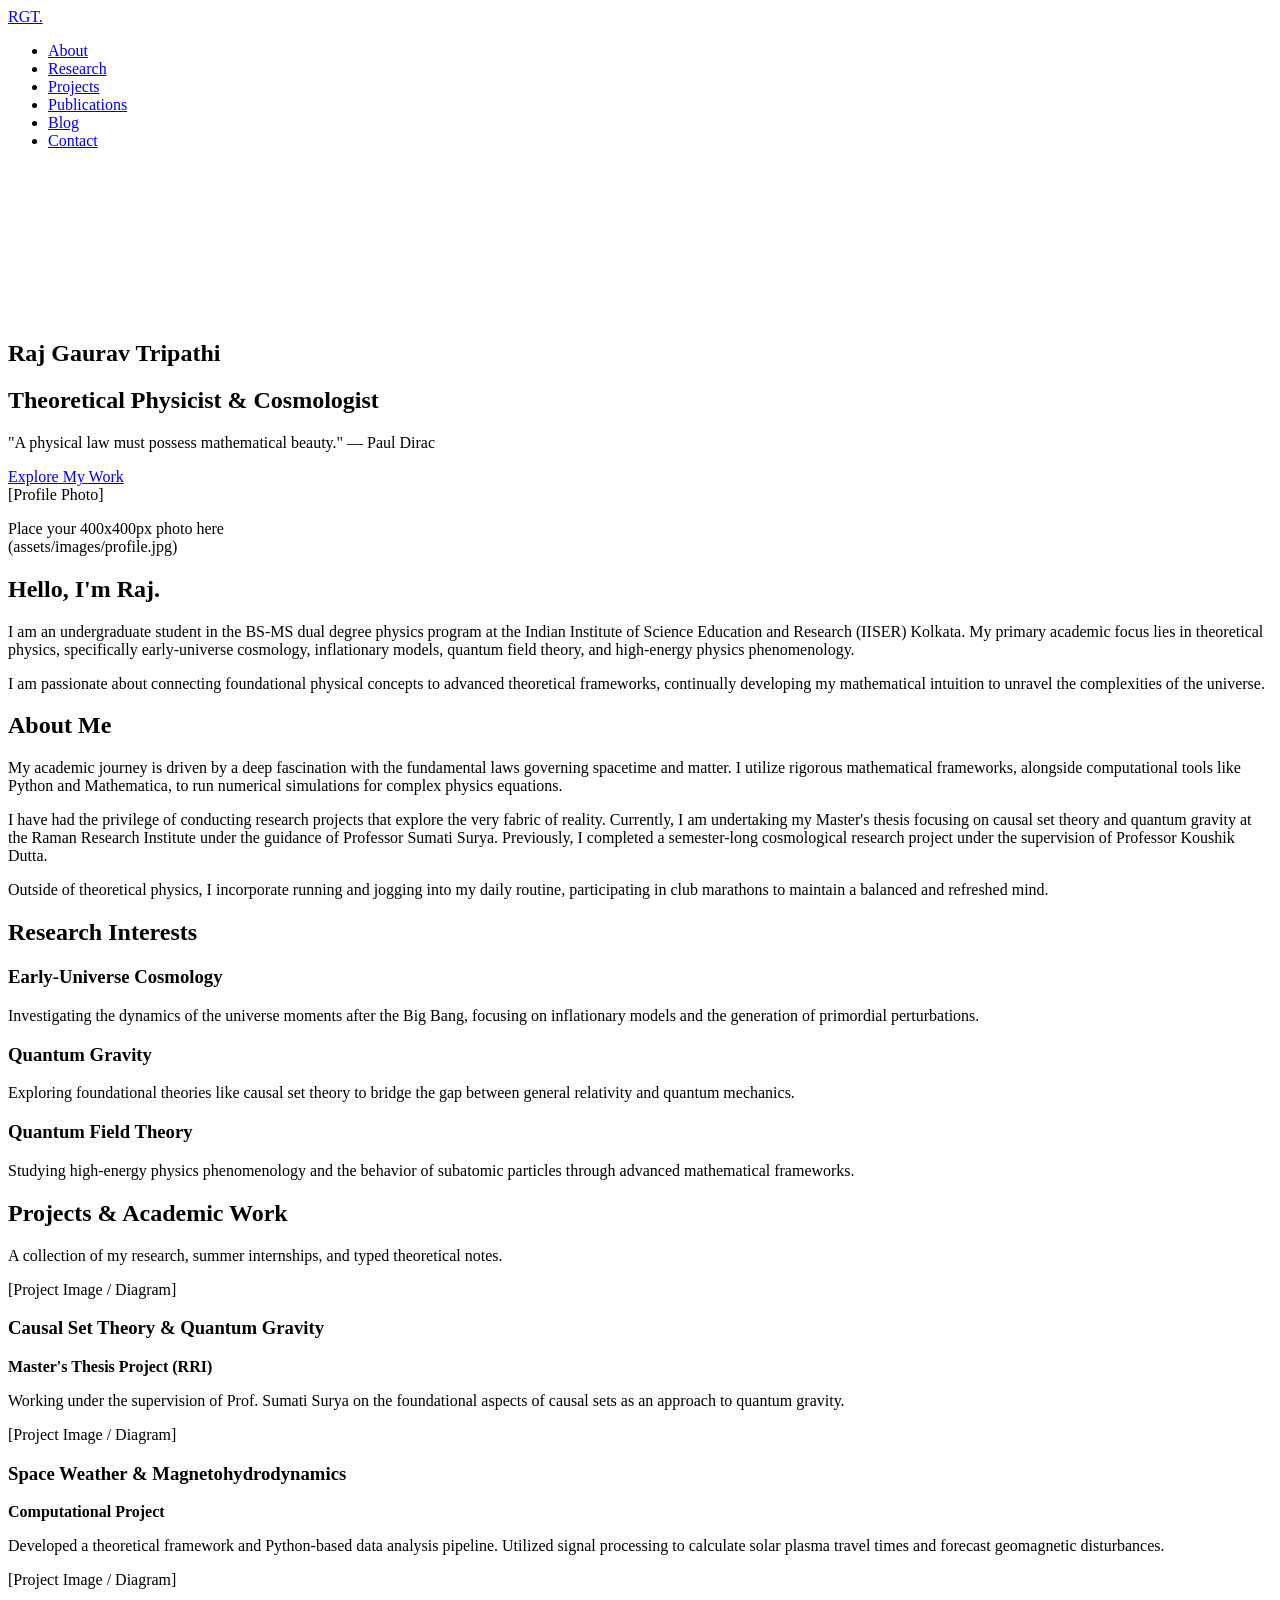
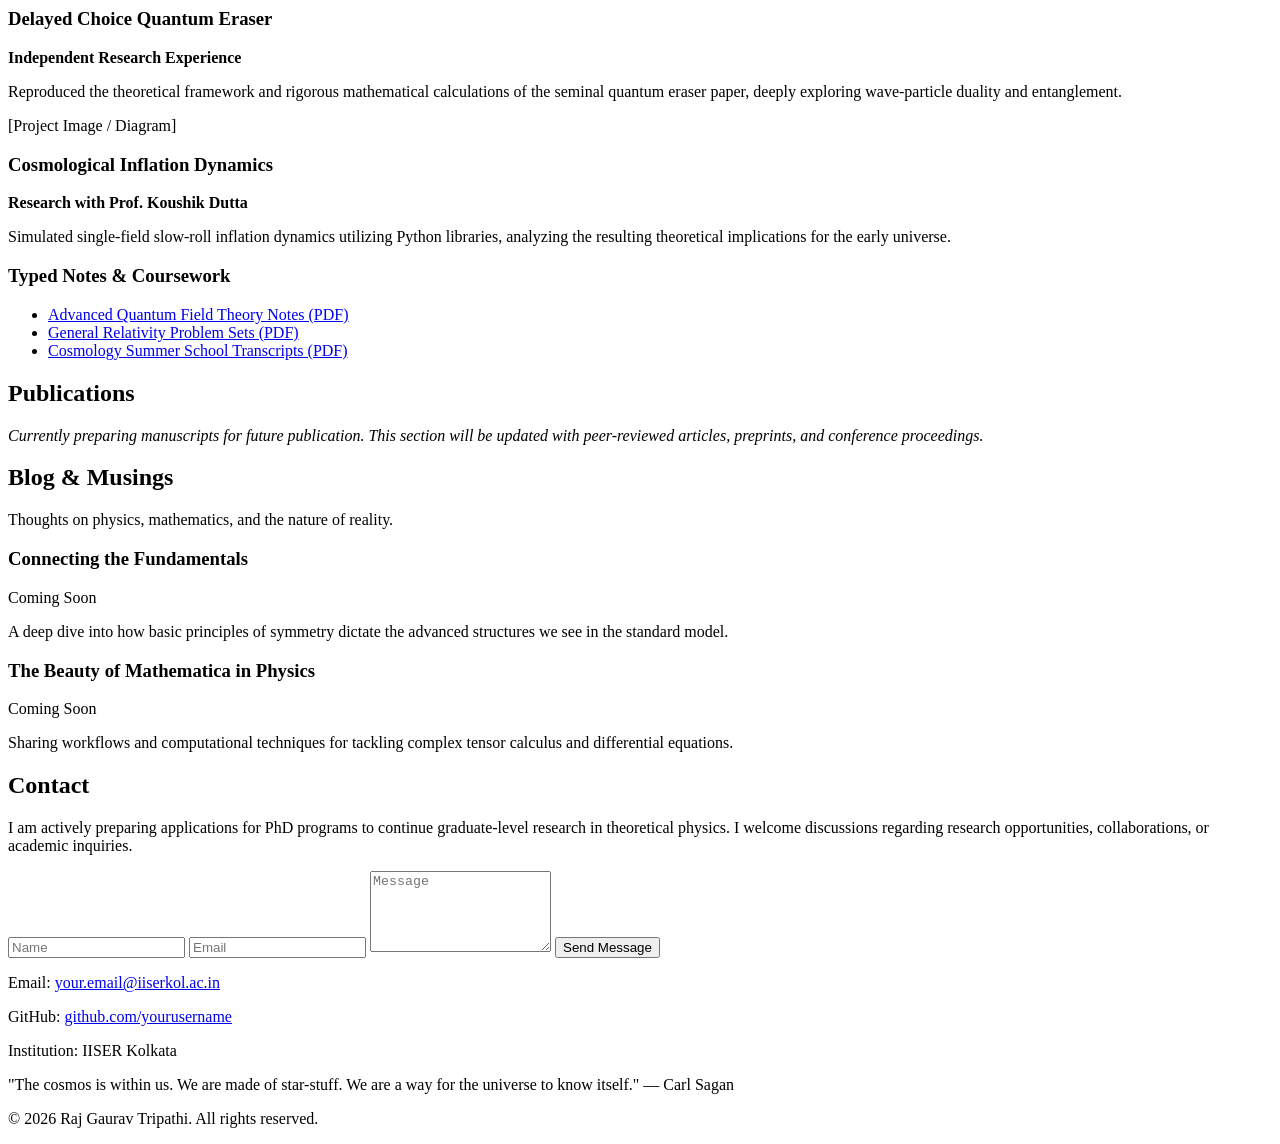
==== index.html @ 5aba6c73 "Add files via upload" ====
<!DOCTYPE html>
<html lang="en">
<head>
    <meta charset="UTF-8">
    <meta name="viewport" content="width=device-width, initial-scale=1.0">
    <title>Raj Gaurav Tripathi | Theoretical Physics Portfolio</title>
    <link rel="stylesheet" href="css/style.css">
    <!-- Google Fonts for academic typography -->
    <link href="https://fonts.googleapis.com/css2?family=Merriweather:wght@300;400;700&family=Inter:wght@300;400;600&display=swap" rel="stylesheet">
</head>
<body>

    <!-- Navigation -->
    <header class="header">
        <nav class="navbar">
            <a href="#" class="logo">RGT.</a>
            <ul class="nav-links">
                <li><a href="#about">About</a></li>
                <li><a href="#research">Research</a></li>
                <li><a href="#projects">Projects</a></li>
                <li><a href="#publications">Publications</a></li>
                <li><a href="#blog">Blog</a></li>
                <li><a href="#contact">Contact</a></li>
            </ul>
            <div class="hamburger">
                <span class="bar"></span>
                <span class="bar"></span>
                <span class="bar"></span>
            </div>
        </nav>
    </header>

    <!-- Hero Section -->
    <section id="hero" class="hero">
        <canvas id="cosmic-canvas"></canvas>
        <div class="hero-content">
            <h1>Raj Gaurav Tripathi</h1>
            <h2>Theoretical Physicist & Cosmologist</h2>
            <p>"A physical law must possess mathematical beauty." — Paul Dirac</p>
            <a href="#intro" class="btn">Explore My Work</a>
        </div>
    </section>

    <!-- Introduction & Photo -->
    <section id="intro" class="section light-bg">
        <div class="container intro-container">
            <div class="intro-photo">
                <!-- Placeholder for Profile Photo -->
                <div class="photo-placeholder">
                    <span>[Profile Photo]</span>
                    <p>Place your 400x400px photo here<br>(assets/images/profile.jpg)</p>
                </div>
            </div>
            <div class="intro-text">
                <h2>Hello, I'm Raj.</h2>
                <p>I am an undergraduate student in the BS-MS dual degree physics program at the Indian Institute of Science Education and Research (IISER) Kolkata. My primary academic focus lies in theoretical physics, specifically early-universe cosmology, inflationary models, quantum field theory, and high-energy physics phenomenology.</p>
                <p>I am passionate about connecting foundational physical concepts to advanced theoretical frameworks, continually developing my mathematical intuition to unravel the complexities of the universe.</p>
            </div>
        </div>
    </section>

    <!-- About -->
    <section id="about" class="section">
        <div class="container">
            <h2 class="section-title">About Me</h2>
            <p>My academic journey is driven by a deep fascination with the fundamental laws governing spacetime and matter. I utilize rigorous mathematical frameworks, alongside computational tools like Python and Mathematica, to run numerical simulations for complex physics equations.</p>
            <p>I have had the privilege of conducting research projects that explore the very fabric of reality. Currently, I am undertaking my Master's thesis focusing on causal set theory and quantum gravity at the Raman Research Institute under the guidance of Professor Sumati Surya. Previously, I completed a semester-long cosmological research project under the supervision of Professor Koushik Dutta.</p>
            <p>Outside of theoretical physics, I incorporate running and jogging into my daily routine, participating in club marathons to maintain a balanced and refreshed mind.</p>
        </div>
    </section>

    <!-- Research -->
    <section id="research" class="section light-bg">
        <div class="container">
            <h2 class="section-title">Research Interests</h2>
            <div class="grid-layout">
                <div class="card">
                    <h3>Early-Universe Cosmology</h3>
                    <p>Investigating the dynamics of the universe moments after the Big Bang, focusing on inflationary models and the generation of primordial perturbations.</p>
                </div>
                <div class="card">
                    <h3>Quantum Gravity</h3>
                    <p>Exploring foundational theories like causal set theory to bridge the gap between general relativity and quantum mechanics.</p>
                </div>
                <div class="card">
                    <h3>Quantum Field Theory</h3>
                    <p>Studying high-energy physics phenomenology and the behavior of subatomic particles through advanced mathematical frameworks.</p>
                </div>
            </div>
        </div>
    </section>

    <!-- Projects -->
    <section id="projects" class="section">
        <div class="container">
            <h2 class="section-title">Projects & Academic Work</h2>
            <p class="section-subtitle">A collection of my research, summer internships, and typed theoretical notes.</p>
            
            <div class="grid-layout">
                <!-- Project 1 -->
                <div class="card project-card">
                    <div class="project-img-placeholder">[Project Image / Diagram]</div>
                    <h3>Causal Set Theory & Quantum Gravity</h3>
                    <p><strong>Master's Thesis Project (RRI)</strong></p>
                    <p>Working under the supervision of Prof. Sumati Surya on the foundational aspects of causal sets as an approach to quantum gravity.</p>
                </div>
                
                <!-- Project 2 -->
                <div class="card project-card">
                    <div class="project-img-placeholder">[Project Image / Diagram]</div>
                    <h3>Space Weather & Magnetohydrodynamics</h3>
                    <p><strong>Computational Project</strong></p>
                    <p>Developed a theoretical framework and Python-based data analysis pipeline. Utilized signal processing to calculate solar plasma travel times and forecast geomagnetic disturbances.</p>
                </div>

                <!-- Project 3 -->
                <div class="card project-card">
                    <div class="project-img-placeholder">[Project Image / Diagram]</div>
                    <h3>Delayed Choice Quantum Eraser</h3>
                    <p><strong>Independent Research Experience</strong></p>
                    <p>Reproduced the theoretical framework and rigorous mathematical calculations of the seminal quantum eraser paper, deeply exploring wave-particle duality and entanglement.</p>
                </div>

                <!-- Project 4 -->
                <div class="card project-card">
                    <div class="project-img-placeholder">[Project Image / Diagram]</div>
                    <h3>Cosmological Inflation Dynamics</h3>
                    <p><strong>Research with Prof. Koushik Dutta</strong></p>
                    <p>Simulated single-field slow-roll inflation dynamics utilizing Python libraries, analyzing the resulting theoretical implications for the early universe.</p>
                </div>
            </div>

            <!-- Notes Section -->
            <div class="notes-section">
                <h3>Typed Notes & Coursework</h3>
                <ul class="notes-list">
                    <li><a href="#">Advanced Quantum Field Theory Notes (PDF)</a></li>
                    <li><a href="#">General Relativity Problem Sets (PDF)</a></li>
                    <li><a href="#">Cosmology Summer School Transcripts (PDF)</a></li>
                </ul>
            </div>
        </div>
    </section>

    <!-- Publications -->
    <section id="publications" class="section light-bg">
        <div class="container">
            <h2 class="section-title">Publications</h2>
            <div class="coming-soon">
                <p><em>Currently preparing manuscripts for future publication. This section will be updated with peer-reviewed articles, preprints, and conference proceedings.</em></p>
            </div>
        </div>
    </section>

    <!-- Blog -->
    <section id="blog" class="section">
        <div class="container">
            <h2 class="section-title">Blog & Musings</h2>
            <p class="section-subtitle">Thoughts on physics, mathematics, and the nature of reality.</p>
            <div class="grid-layout">
                <div class="card">
                    <h3>Connecting the Fundamentals</h3>
                    <p class="date">Coming Soon</p>
                    <p>A deep dive into how basic principles of symmetry dictate the advanced structures we see in the standard model.</p>
                </div>
                <div class="card">
                    <h3>The Beauty of Mathematica in Physics</h3>
                    <p class="date">Coming Soon</p>
                    <p>Sharing workflows and computational techniques for tackling complex tensor calculus and differential equations.</p>
                </div>
            </div>
        </div>
    </section>

    <!-- Contact -->
    <section id="contact" class="section light-bg">
        <div class="container">
            <h2 class="section-title">Contact</h2>
            <p>I am actively preparing applications for PhD programs to continue graduate-level research in theoretical physics. I welcome discussions regarding research opportunities, collaborations, or academic inquiries.</p>
            
            <form class="contact-form" action="#" method="POST">
                <input type="text" placeholder="Name" required>
                <input type="email" placeholder="Email" required>
                <textarea rows="5" placeholder="Message" required></textarea>
                <button type="submit" class="btn">Send Message</button>
            </form>
            
            <div class="contact-info">
                <p>Email: <a href="mailto:your.email@iiserkol.ac.in">your.email@iiserkol.ac.in</a></p>
                <p>GitHub: <a href="#">github.com/yourusername</a></p>
                <p>Institution: IISER Kolkata</p>
            </div>
        </div>
    </section>

    <!-- Footer -->
    <footer class="footer">
        <div class="container">
            <p>"The cosmos is within us. We are made of star-stuff. We are a way for the universe to know itself." — Carl Sagan</p>
            <p>&copy; 2026 Raj Gaurav Tripathi. All rights reserved.</p>
        </div>
    </footer>

    <script src="js/main.js"></script>
</body>
</html>
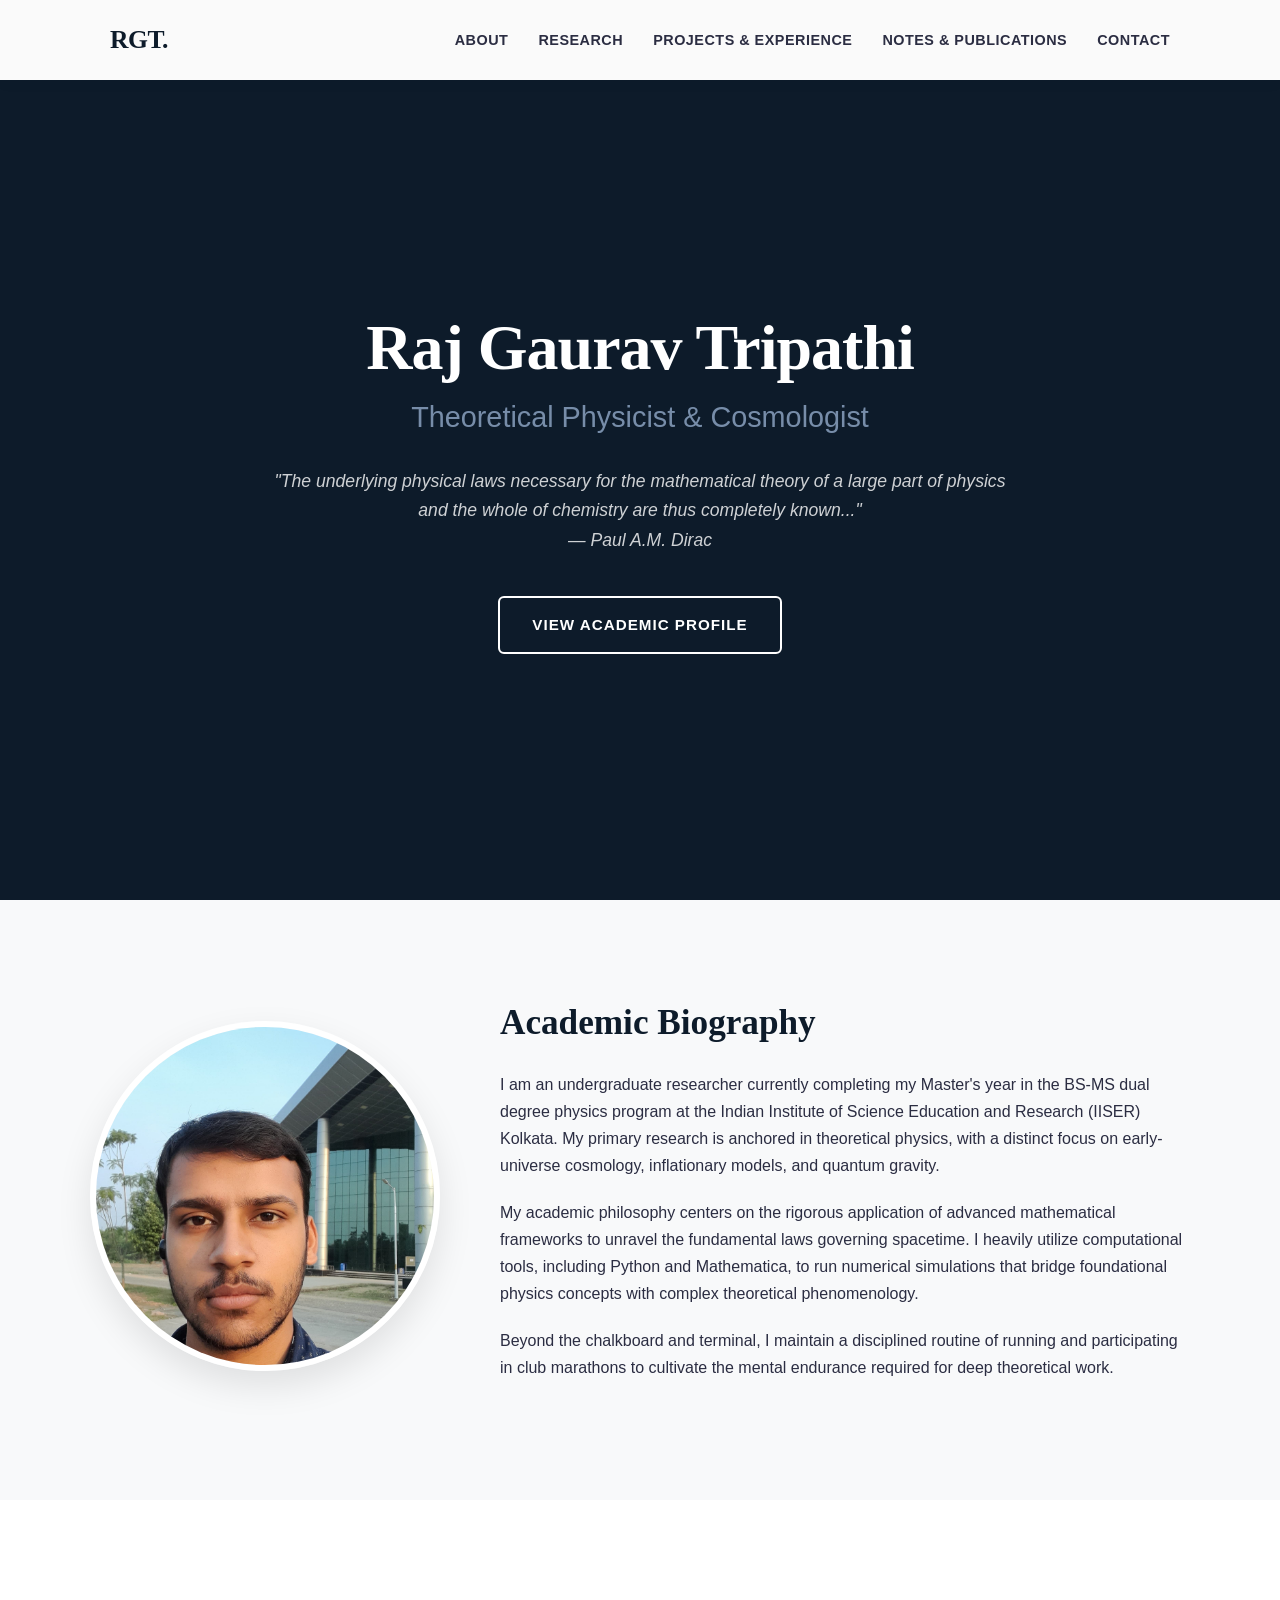
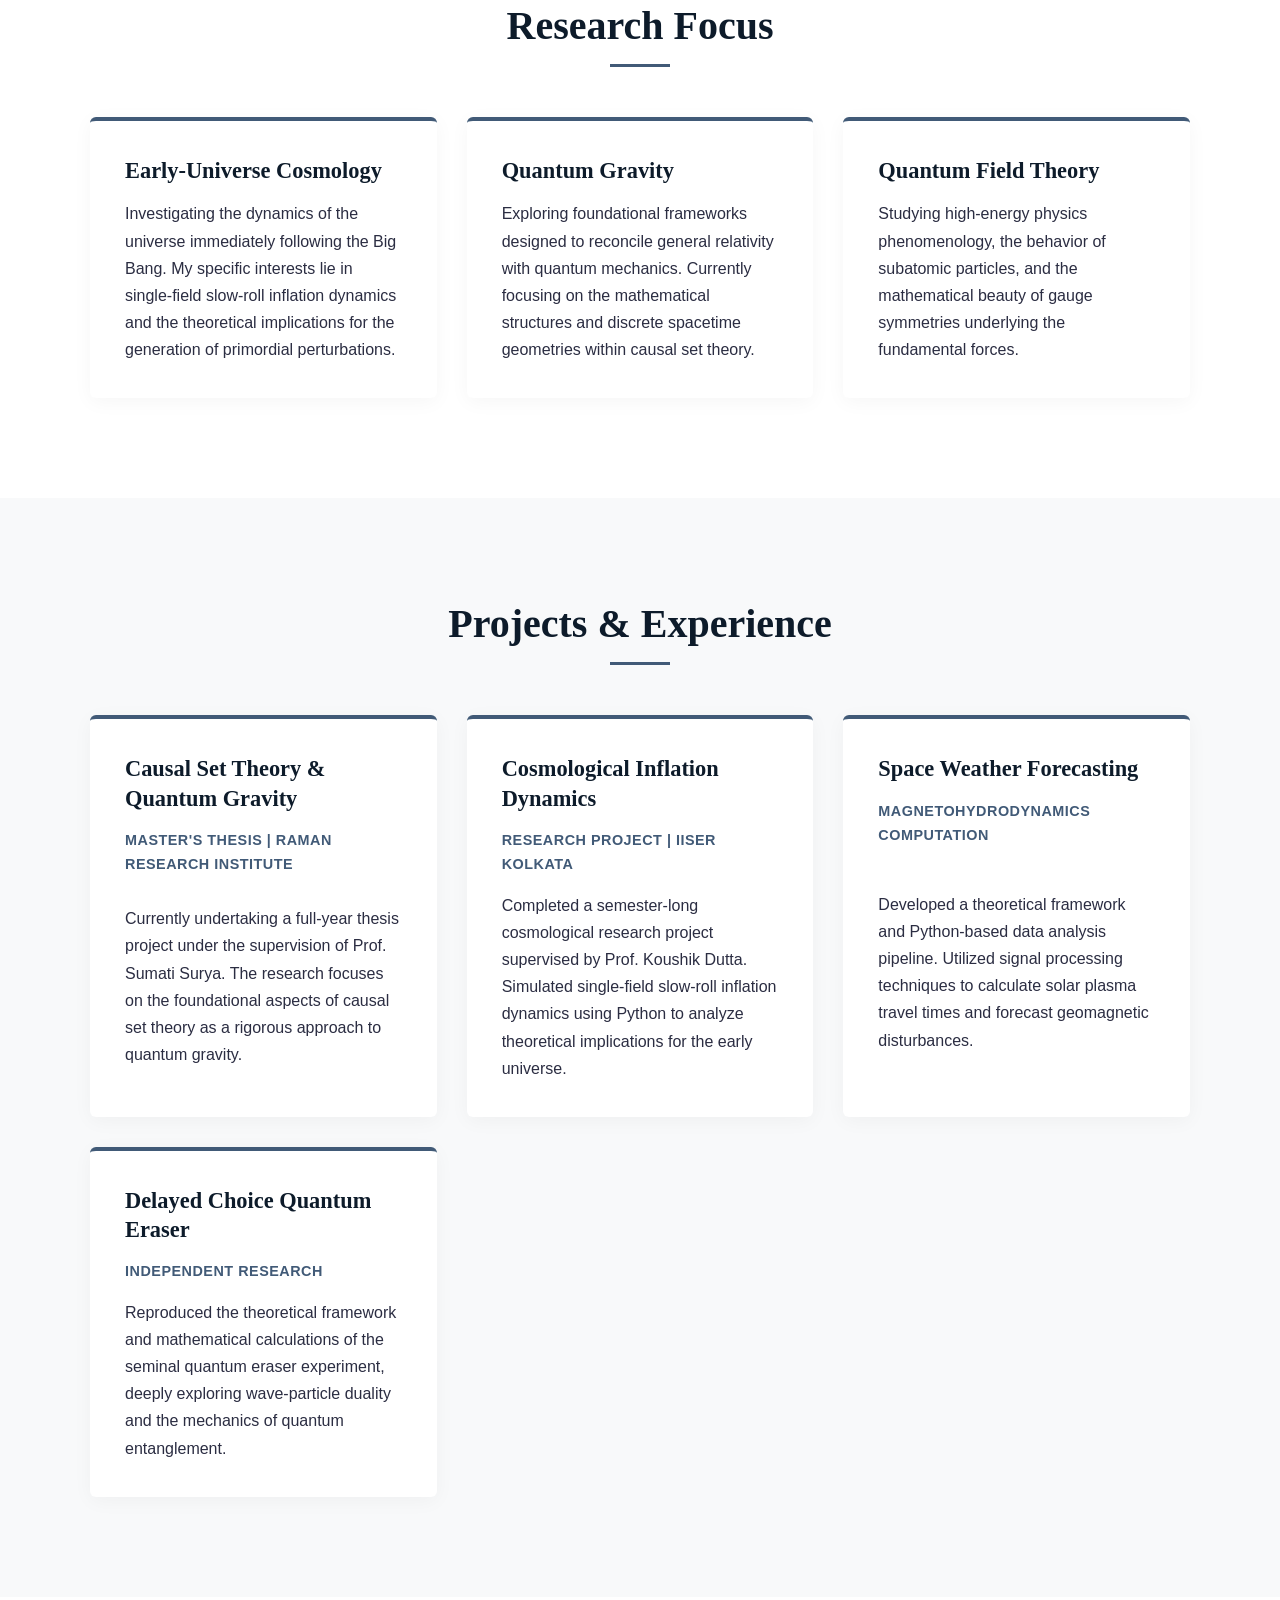
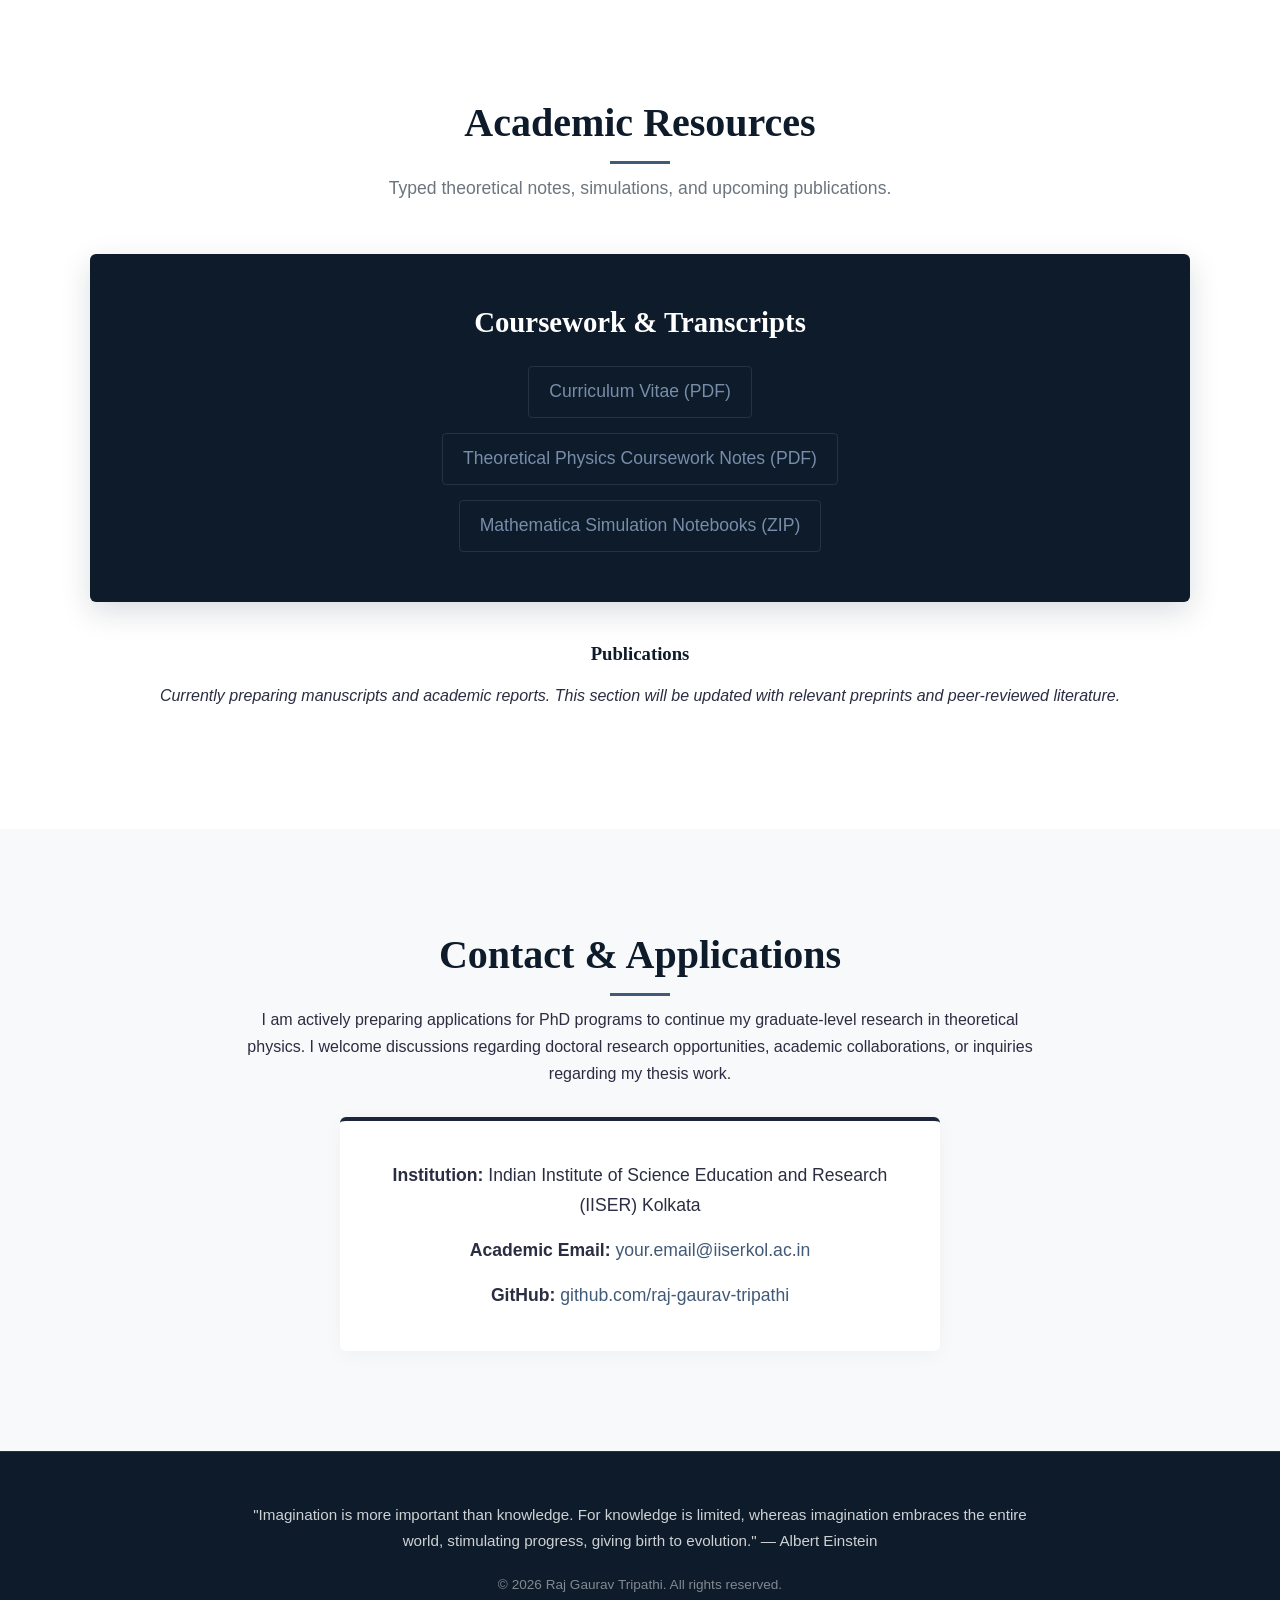
==== commit a8339bca: "Rename gemini-code-1784602385845.html to index.html" ====
--- a/index.html
+++ b/index.html
@@ -3,26 +3,30 @@
 <head>
     <meta charset="UTF-8">
     <meta name="viewport" content="width=device-width, initial-scale=1.0">
-    <title>Raj Gaurav Tripathi | Theoretical Physics Portfolio</title>
-    <link rel="stylesheet" href="css/style.css">
-    <!-- Google Fonts for academic typography -->
+    <!-- SEO meta tags to ensure your name ranks well when professors search for you -->
+    <meta name="description" content="Academic portfolio of Raj Gaurav Tripathi, researcher in theoretical physics, early-universe cosmology, and quantum gravity.">
+    <title>Raj Gaurav Tripathi | Theoretical Physics & Cosmology</title>
+    
+    <!-- Flat file path targeting the style.css in your root GitHub directory -->
+    <link rel="stylesheet" href="style.css">
+    
+    <!-- Academic Typography: Merriweather for rigorous text, Inter for clean UI -->
     <link href="https://fonts.googleapis.com/css2?family=Merriweather:wght@300;400;700&family=Inter:wght@300;400;600&display=swap" rel="stylesheet">
 </head>
 <body>
 
-    <!-- Navigation -->
-    <header class="header">
-        <nav class="navbar">
-            <a href="#" class="logo">RGT.</a>
+    <!-- Primary Navigation -->
+    <header class="header" role="banner">
+        <nav class="navbar" aria-label="Main Navigation">
+            <a href="#hero" class="logo">RGT.</a>
             <ul class="nav-links">
                 <li><a href="#about">About</a></li>
                 <li><a href="#research">Research</a></li>
-                <li><a href="#projects">Projects</a></li>
-                <li><a href="#publications">Publications</a></li>
-                <li><a href="#blog">Blog</a></li>
+                <li><a href="#projects">Projects & Experience</a></li>
+                <li><a href="#resources">Notes & Publications</a></li>
                 <li><a href="#contact">Contact</a></li>
             </ul>
-            <div class="hamburger">
+            <div class="hamburger" aria-label="Toggle Navigation">
                 <span class="bar"></span>
                 <span class="bar"></span>
                 <span class="bar"></span>
@@ -31,176 +35,143 @@
     </header>
 
     <!-- Hero Section -->
-    <section id="hero" class="hero">
-        <canvas id="cosmic-canvas"></canvas>
-        <div class="hero-content">
-            <h1>Raj Gaurav Tripathi</h1>
-            <h2>Theoretical Physicist & Cosmologist</h2>
-            <p>"A physical law must possess mathematical beauty." — Paul Dirac</p>
-            <a href="#intro" class="btn">Explore My Work</a>
-        </div>
-    </section>
+    <main>
+        <section id="hero" class="hero">
+            <!-- Canvas ID for the background animation we will add in the JS step -->
+            <canvas id="cosmic-canvas"></canvas>
+            <div class="hero-content">
+                <h1>Raj Gaurav Tripathi</h1>
+                <h2>Theoretical Physicist & Cosmologist</h2>
+                <blockquote>
+                    "The underlying physical laws necessary for the mathematical theory of a large part of physics and the whole of chemistry are thus completely known..." <br>— Paul A.M. Dirac
+                </blockquote>
+                <a href="#about" class="btn">View Academic Profile</a>
+            </div>
+        </section>
 
-    <!-- Introduction & Photo -->
-    <section id="intro" class="section light-bg">
-        <div class="container intro-container">
-            <div class="intro-photo">
-                <!-- Placeholder for Profile Photo -->
-                <div class="photo-placeholder">
-                    <span>[Profile Photo]</span>
-                    <p>Place your 400x400px photo here<br>(assets/images/profile.jpg)</p>
+        <!-- Academic Biography -->
+        <section id="about" class="section light-bg">
+            <div class="container intro-container">
+                <div class="intro-photo">
+                    <!-- Flat file path targeting your uploaded image -->
+                    <img src="profile.jpg" alt="Raj Gaurav Tripathi Profile" class="profile-image" onerror="this.style.display='none'; this.nextElementSibling.style.display='flex';">
+                    <div class="photo-placeholder" style="display:none;">
+                        <span>Upload profile.jpg</span>
+                    </div>
+                </div>
+                <div class="intro-text">
+                    <h2>Academic Biography</h2>
+                    <p>I am an undergraduate researcher currently completing my Master's year in the BS-MS dual degree physics program at the Indian Institute of Science Education and Research (IISER) Kolkata. My primary research is anchored in theoretical physics, with a distinct focus on early-universe cosmology, inflationary models, and quantum gravity.</p>
+                    <p>My academic philosophy centers on the rigorous application of advanced mathematical frameworks to unravel the fundamental laws governing spacetime. I heavily utilize computational tools, including Python and Mathematica, to run numerical simulations that bridge foundational physics concepts with complex theoretical phenomenology.</p>
+                    <p>Beyond the chalkboard and terminal, I maintain a disciplined routine of running and participating in club marathons to cultivate the mental endurance required for deep theoretical work.</p>
                 </div>
             </div>
-            <div class="intro-text">
-                <h2>Hello, I'm Raj.</h2>
-                <p>I am an undergraduate student in the BS-MS dual degree physics program at the Indian Institute of Science Education and Research (IISER) Kolkata. My primary academic focus lies in theoretical physics, specifically early-universe cosmology, inflationary models, quantum field theory, and high-energy physics phenomenology.</p>
-                <p>I am passionate about connecting foundational physical concepts to advanced theoretical frameworks, continually developing my mathematical intuition to unravel the complexities of the universe.</p>
-            </div>
-        </div>
-    </section>
+        </section>
 
-    <!-- About -->
-    <section id="about" class="section">
-        <div class="container">
-            <h2 class="section-title">About Me</h2>
-            <p>My academic journey is driven by a deep fascination with the fundamental laws governing spacetime and matter. I utilize rigorous mathematical frameworks, alongside computational tools like Python and Mathematica, to run numerical simulations for complex physics equations.</p>
-            <p>I have had the privilege of conducting research projects that explore the very fabric of reality. Currently, I am undertaking my Master's thesis focusing on causal set theory and quantum gravity at the Raman Research Institute under the guidance of Professor Sumati Surya. Previously, I completed a semester-long cosmological research project under the supervision of Professor Koushik Dutta.</p>
-            <p>Outside of theoretical physics, I incorporate running and jogging into my daily routine, participating in club marathons to maintain a balanced and refreshed mind.</p>
-        </div>
-    </section>
-
-    <!-- Research -->
-    <section id="research" class="section light-bg">
-        <div class="container">
-            <h2 class="section-title">Research Interests</h2>
-            <div class="grid-layout">
-                <div class="card">
-                    <h3>Early-Universe Cosmology</h3>
-                    <p>Investigating the dynamics of the universe moments after the Big Bang, focusing on inflationary models and the generation of primordial perturbations.</p>
-                </div>
-                <div class="card">
-                    <h3>Quantum Gravity</h3>
-                    <p>Exploring foundational theories like causal set theory to bridge the gap between general relativity and quantum mechanics.</p>
-                </div>
-                <div class="card">
-                    <h3>Quantum Field Theory</h3>
-                    <p>Studying high-energy physics phenomenology and the behavior of subatomic particles through advanced mathematical frameworks.</p>
+        <!-- Core Research Interests -->
+        <section id="research" class="section">
+            <div class="container">
+                <h2 class="section-title">Research Focus</h2>
+                <div class="grid-layout">
+                    <article class="card">
+                        <h3>Early-Universe Cosmology</h3>
+                        <p>Investigating the dynamics of the universe immediately following the Big Bang. My specific interests lie in single-field slow-roll inflation dynamics and the theoretical implications for the generation of primordial perturbations.</p>
+                    </article>
+                    <article class="card">
+                        <h3>Quantum Gravity</h3>
+                        <p>Exploring foundational frameworks designed to reconcile general relativity with quantum mechanics. Currently focusing on the mathematical structures and discrete spacetime geometries within causal set theory.</p>
+                    </article>
+                    <article class="card">
+                        <h3>Quantum Field Theory</h3>
+                        <p>Studying high-energy physics phenomenology, the behavior of subatomic particles, and the mathematical beauty of gauge symmetries underlying the fundamental forces.</p>
+                    </article>
                 </div>
             </div>
-        </div>
-    </section>
+        </section>
 
-    <!-- Projects -->
-    <section id="projects" class="section">
-        <div class="container">
-            <h2 class="section-title">Projects & Academic Work</h2>
-            <p class="section-subtitle">A collection of my research, summer internships, and typed theoretical notes.</p>
-            
-            <div class="grid-layout">
-                <!-- Project 1 -->
-                <div class="card project-card">
-                    <div class="project-img-placeholder">[Project Image / Diagram]</div>
-                    <h3>Causal Set Theory & Quantum Gravity</h3>
-                    <p><strong>Master's Thesis Project (RRI)</strong></p>
-                    <p>Working under the supervision of Prof. Sumati Surya on the foundational aspects of causal sets as an approach to quantum gravity.</p>
+        <!-- Academic Projects & Experience -->
+        <section id="projects" class="section light-bg">
+            <div class="container">
+                <h2 class="section-title">Projects & Experience</h2>
+                
+                <div class="grid-layout">
+                    <article class="card project-card">
+                        <h3>Causal Set Theory & Quantum Gravity</h3>
+                        <p class="institution"><strong>Master's Thesis | Raman Research Institute</strong></p>
+                        <p>Currently undertaking a full-year thesis project under the supervision of Prof. Sumati Surya. The research focuses on the foundational aspects of causal set theory as a rigorous approach to quantum gravity.</p>
+                    </article>
+                    
+                    <article class="card project-card">
+                        <h3>Cosmological Inflation Dynamics</h3>
+                        <p class="institution"><strong>Research Project | IISER Kolkata</strong></p>
+                        <p>Completed a semester-long cosmological research project supervised by Prof. Koushik Dutta. Simulated single-field slow-roll inflation dynamics using Python to analyze theoretical implications for the early universe.</p>
+                    </article>
+
+                    <article class="card project-card">
+                        <h3>Space Weather Forecasting</h3>
+                        <p class="institution"><strong>Magnetohydrodynamics Computation</strong></p>
+                        <p>Developed a theoretical framework and Python-based data analysis pipeline. Utilized signal processing techniques to calculate solar plasma travel times and forecast geomagnetic disturbances.</p>
+                    </article>
+
+                    <article class="card project-card">
+                        <h3>Delayed Choice Quantum Eraser</h3>
+                        <p class="institution"><strong>Independent Research</strong></p>
+                        <p>Reproduced the theoretical framework and mathematical calculations of the seminal quantum eraser experiment, deeply exploring wave-particle duality and the mechanics of quantum entanglement.</p>
+                    </article>
                 </div>
+            </div>
+        </section>
+
+        <!-- Resources, Notes & Publications -->
+        <section id="resources" class="section">
+            <div class="container">
+                <h2 class="section-title">Academic Resources</h2>
+                <p class="section-subtitle">Typed theoretical notes, simulations, and upcoming publications.</p>
                 
-                <!-- Project 2 -->
-                <div class="card project-card">
-                    <div class="project-img-placeholder">[Project Image / Diagram]</div>
-                    <h3>Space Weather & Magnetohydrodynamics</h3>
-                    <p><strong>Computational Project</strong></p>
-                    <p>Developed a theoretical framework and Python-based data analysis pipeline. Utilized signal processing to calculate solar plasma travel times and forecast geomagnetic disturbances.</p>
+                <div class="notes-section">
+                    <h3>Coursework & Transcripts</h3>
+                    <ul class="notes-list">
+                        <!-- Add your PDF filenames here once uploaded -->
+                        <li><a href="#">Curriculum Vitae (PDF)</a></li>
+                        <li><a href="#">Theoretical Physics Coursework Notes (PDF)</a></li>
+                        <li><a href="#">Mathematica Simulation Notebooks (ZIP)</a></li>
+                    </ul>
                 </div>
 
-                <!-- Project 3 -->
-                <div class="card project-card">
-                    <div class="project-img-placeholder">[Project Image / Diagram]</div>
-                    <h3>Delayed Choice Quantum Eraser</h3>
-                    <p><strong>Independent Research Experience</strong></p>
-                    <p>Reproduced the theoretical framework and rigorous mathematical calculations of the seminal quantum eraser paper, deeply exploring wave-particle duality and entanglement.</p>
-                </div>
-
-                <!-- Project 4 -->
-                <div class="card project-card">
-                    <div class="project-img-placeholder">[Project Image / Diagram]</div>
-                    <h3>Cosmological Inflation Dynamics</h3>
-                    <p><strong>Research with Prof. Koushik Dutta</strong></p>
-                    <p>Simulated single-field slow-roll inflation dynamics utilizing Python libraries, analyzing the resulting theoretical implications for the early universe.</p>
+                <div class="coming-soon" style="margin-top: 40px; text-align: center;">
+                    <h3>Publications</h3>
+                    <p><em>Currently preparing manuscripts and academic reports. This section will be updated with relevant preprints and peer-reviewed literature.</em></p>
                 </div>
             </div>
+        </section>
 
-            <!-- Notes Section -->
-            <div class="notes-section">
-                <h3>Typed Notes & Coursework</h3>
-                <ul class="notes-list">
-                    <li><a href="#">Advanced Quantum Field Theory Notes (PDF)</a></li>
-                    <li><a href="#">General Relativity Problem Sets (PDF)</a></li>
-                    <li><a href="#">Cosmology Summer School Transcripts (PDF)</a></li>
-                </ul>
-            </div>
-        </div>
-    </section>
-
-    <!-- Publications -->
-    <section id="publications" class="section light-bg">
-        <div class="container">
-            <h2 class="section-title">Publications</h2>
-            <div class="coming-soon">
-                <p><em>Currently preparing manuscripts for future publication. This section will be updated with peer-reviewed articles, preprints, and conference proceedings.</em></p>
-            </div>
-        </div>
-    </section>
-
-    <!-- Blog -->
-    <section id="blog" class="section">
-        <div class="container">
-            <h2 class="section-title">Blog & Musings</h2>
-            <p class="section-subtitle">Thoughts on physics, mathematics, and the nature of reality.</p>
-            <div class="grid-layout">
-                <div class="card">
-                    <h3>Connecting the Fundamentals</h3>
-                    <p class="date">Coming Soon</p>
-                    <p>A deep dive into how basic principles of symmetry dictate the advanced structures we see in the standard model.</p>
-                </div>
-                <div class="card">
-                    <h3>The Beauty of Mathematica in Physics</h3>
-                    <p class="date">Coming Soon</p>
-                    <p>Sharing workflows and computational techniques for tackling complex tensor calculus and differential equations.</p>
+        <!-- Contact Section -->
+        <section id="contact" class="section light-bg">
+            <div class="container">
+                <h2 class="section-title">Contact & Applications</h2>
+                <p style="text-align: center; max-width: 800px; margin: 0 auto 30px;">
+                    I am actively preparing applications for PhD programs to continue my graduate-level research in theoretical physics. I welcome discussions regarding doctoral research opportunities, academic collaborations, or inquiries regarding my thesis work.
+                </p>
+                
+                <div class="contact-info">
+                    <p><strong>Institution:</strong> Indian Institute of Science Education and Research (IISER) Kolkata</p>
+                    <!-- Update with your actual email and GitHub link -->
+                    <p><strong>Academic Email:</strong> <a href="mailto:your.email@iiserkol.ac.in">your.email@iiserkol.ac.in</a></p>
+                    <p><strong>GitHub:</strong> <a href="https://github.com/raj-gaurav-tripathi" target="_blank" rel="noopener noreferrer">github.com/raj-gaurav-tripathi</a></p>
                 </div>
             </div>
-        </div>
-    </section>
-
-    <!-- Contact -->
-    <section id="contact" class="section light-bg">
-        <div class="container">
-            <h2 class="section-title">Contact</h2>
-            <p>I am actively preparing applications for PhD programs to continue graduate-level research in theoretical physics. I welcome discussions regarding research opportunities, collaborations, or academic inquiries.</p>
-            
-            <form class="contact-form" action="#" method="POST">
-                <input type="text" placeholder="Name" required>
-                <input type="email" placeholder="Email" required>
-                <textarea rows="5" placeholder="Message" required></textarea>
-                <button type="submit" class="btn">Send Message</button>
-            </form>
-            
-            <div class="contact-info">
-                <p>Email: <a href="mailto:your.email@iiserkol.ac.in">your.email@iiserkol.ac.in</a></p>
-                <p>GitHub: <a href="#">github.com/yourusername</a></p>
-                <p>Institution: IISER Kolkata</p>
-            </div>
-        </div>
-    </section>
+        </section>
+    </main>
 
     <!-- Footer -->
-    <footer class="footer">
+    <footer class="footer" role="contentinfo">
         <div class="container">
-            <p>"The cosmos is within us. We are made of star-stuff. We are a way for the universe to know itself." — Carl Sagan</p>
+            <p>"Imagination is more important than knowledge. For knowledge is limited, whereas imagination embraces the entire world, stimulating progress, giving birth to evolution." — Albert Einstein</p>
             <p>&copy; 2026 Raj Gaurav Tripathi. All rights reserved.</p>
         </div>
     </footer>
 
-    <script src="js/main.js"></script>
+    <!-- Flat file path targeting the main.js in your root GitHub directory -->
+    <script src="main.js"></script>
 </body>
 </html>
--- a/style.css
+++ b/style.css
@@ -0,0 +1,503 @@
+/* CSS Reset & Core Variables */
+:root {
+    /* Academic Color Palette */
+    --primary-color: #0d1b2a;       /* Deep Cosmos Blue - for headers and footer */
+    --secondary-color: #1b263b;     /* Dark Slate - for accents and nav */
+    --accent-color: #415a77;        /* Muted Steel Blue - for links and borders */
+    --highlight-color: #778da9;     /* Light Steel - for hover states */
+    --text-main: #2b2d42;           /* Charcoal - for high readability body text */
+    --text-light: #6c757d;          /* Grey - for subtitles and metadata */
+    --bg-light: #f8f9fa;            /* Off-white - for alternating section backgrounds */
+    --bg-white: #ffffff;            /* Pure white - for cards and main background */
+    
+    /* Typography */
+    --font-heading: 'Merriweather', Georgia, serif;
+    --font-body: 'Inter', 'Helvetica Neue', Arial, sans-serif;
+    
+    /* Spacing & Layout */
+    --max-width: 1100px;
+    --section-padding: 100px 20px;
+    --border-radius: 6px;
+    --transition-speed: 0.3s;
+}
+
+* {
+    margin: 0;
+    padding: 0;
+    box-sizing: border-box;
+}
+
+html {
+    scroll-behavior: smooth;
+    font-size: 16px; /* Base size for rem scaling */
+}
+
+body {
+    font-family: var(--font-body);
+    color: var(--text-main);
+    line-height: 1.7;
+    background-color: var(--bg-white);
+    -webkit-font-smoothing: antialiased;
+    -moz-osx-font-smoothing: grayscale;
+}
+
+/* Base Typography */
+h1, h2, h3, h4 {
+    font-family: var(--font-heading);
+    color: var(--primary-color);
+    line-height: 1.3;
+    margin-bottom: 1rem;
+}
+
+p {
+    margin-bottom: 1.2rem;
+}
+
+a {
+    text-decoration: none;
+    color: var(--accent-color);
+    transition: color var(--transition-speed) ease;
+}
+
+a:hover {
+    color: var(--primary-color);
+}
+
+blockquote {
+    font-style: italic;
+    border-left: 4px solid var(--highlight-color);
+    padding-left: 1rem;
+    margin: 1.5rem 0;
+    color: var(--text-light);
+}
+
+/* Layout Containers */
+.container {
+    max-width: var(--max-width);
+    margin: 0 auto;
+}
+
+.section {
+    padding: var(--section-padding);
+}
+
+.section-title {
+    font-size: 2.5rem;
+    text-align: center;
+    margin-bottom: 10px;
+    position: relative;
+    padding-bottom: 15px;
+}
+
+/* Subtle underline for section titles */
+.section-title::after {
+    content: '';
+    position: absolute;
+    bottom: 0;
+    left: 50%;
+    transform: translateX(-50%);
+    width: 60px;
+    height: 3px;
+    background-color: var(--accent-color);
+}
+
+.section-subtitle {
+    text-align: center;
+    color: var(--text-light);
+    font-size: 1.1rem;
+    margin-bottom: 50px;
+}
+
+.light-bg {
+    background-color: var(--bg-light);
+}
+
+/* Navigation Menu */
+.header {
+    position: fixed;
+    top: 0;
+    width: 100%;
+    background-color: rgba(255, 255, 255, 0.98);
+    box-shadow: 0 1px 15px rgba(0, 0, 0, 0.05);
+    z-index: 1000;
+    transition: all var(--transition-speed) ease;
+}
+
+.navbar {
+    display: flex;
+    justify-content: space-between;
+    align-items: center;
+    padding: 18px 20px;
+    max-width: var(--max-width);
+    margin: 0 auto;
+}
+
+.logo {
+    font-family: var(--font-heading);
+    font-size: 1.6rem;
+    font-weight: 700;
+    color: var(--primary-color);
+    letter-spacing: -0.5px;
+}
+
+.nav-links {
+    display: flex;
+    list-style: none;
+}
+
+.nav-links li {
+    margin-left: 30px;
+}
+
+.nav-links a {
+    font-weight: 600;
+    font-size: 0.9rem;
+    color: var(--text-main);
+    text-transform: uppercase;
+    letter-spacing: 0.5px;
+    position: relative;
+}
+
+/* Hover effect for nav links */
+.nav-links a::after {
+    content: '';
+    position: absolute;
+    width: 0;
+    height: 2px;
+    bottom: -5px;
+    left: 0;
+    background-color: var(--accent-color);
+    transition: width var(--transition-speed) ease;
+}
+
+.nav-links a:hover::after {
+    width: 100%;
+}
+
+/* Hamburger Menu for Mobile */
+.hamburger {
+    display: none;
+    cursor: pointer;
+    background: transparent;
+    border: none;
+}
+
+.bar {
+    display: block;
+    width: 25px;
+    height: 3px;
+    margin: 5px auto;
+    background-color: var(--primary-color);
+    transition: all 0.3s ease-in-out;
+}
+
+/* Hero Section */
+.hero {
+    height: 100vh;
+    min-height: 600px;
+    position: relative;
+    display: flex;
+    align-items: center;
+    justify-content: center;
+    text-align: center;
+    color: var(--bg-white);
+    background-color: var(--primary-color);
+    overflow: hidden;
+    padding-top: 60px; /* Offset for fixed nav */
+}
+
+#cosmic-canvas {
+    position: absolute;
+    top: 0;
+    left: 0;
+    width: 100%;
+    height: 100%;
+    z-index: 1;
+}
+
+.hero-content {
+    position: relative;
+    z-index: 2;
+    padding: 0 20px;
+    max-width: 800px;
+}
+
+.hero h1 {
+    color: var(--bg-white);
+    font-size: clamp(2.5rem, 5vw, 4.5rem);
+    margin-bottom: 10px;
+    letter-spacing: -1px;
+}
+
+.hero h2 {
+    color: var(--highlight-color);
+    font-family: var(--font-body);
+    font-size: clamp(1.2rem, 3vw, 1.8rem);
+    font-weight: 300;
+    margin-bottom: 30px;
+}
+
+.hero blockquote {
+    border-left: none;
+    padding: 0;
+    color: rgba(255, 255, 255, 0.8);
+    font-size: 1.1rem;
+    margin-bottom: 40px;
+}
+
+.btn {
+    display: inline-block;
+    padding: 14px 32px;
+    background-color: transparent;
+    color: var(--bg-white);
+    border: 2px solid var(--bg-white);
+    border-radius: var(--border-radius);
+    font-weight: 600;
+    font-family: var(--font-body);
+    font-size: 0.95rem;
+    text-transform: uppercase;
+    letter-spacing: 1px;
+    transition: all var(--transition-speed) ease;
+}
+
+.btn:hover {
+    background-color: var(--bg-white);
+    color: var(--primary-color);
+}
+
+/* Introduction & Biography Section */
+.intro-container {
+    display: flex;
+    align-items: center;
+    gap: 60px;
+}
+
+.intro-photo {
+    flex: 0 0 350px;
+}
+
+.profile-image {
+    width: 100%;
+    height: auto;
+    aspect-ratio: 1 / 1;
+    object-fit: cover;
+    border-radius: 50%;
+    border: 6px solid var(--bg-white);
+    box-shadow: 0 15px 35px rgba(0, 0, 0, 0.1);
+}
+
+.photo-placeholder {
+    width: 100%;
+    aspect-ratio: 1 / 1;
+    background-color: #e9ecef;
+    border-radius: 50%;
+    display: flex;
+    flex-direction: column;
+    align-items: center;
+    justify-content: center;
+    color: var(--text-light);
+    border: 6px solid var(--bg-white);
+    box-shadow: 0 15px 35px rgba(0, 0, 0, 0.1);
+    font-family: monospace;
+}
+
+.intro-text {
+    flex: 1;
+}
+
+.intro-text h2 {
+    font-size: 2.2rem;
+    margin-bottom: 25px;
+}
+
+/* Grid Layout for Cards */
+.grid-layout {
+    display: grid;
+    grid-template-columns: repeat(auto-fit, minmax(320px, 1fr));
+    gap: 30px;
+    margin-top: 50px;
+}
+
+/* Academic Cards (Research & Projects) */
+.card {
+    background: var(--bg-white);
+    padding: 35px;
+    border-radius: var(--border-radius);
+    box-shadow: 0 4px 20px rgba(0, 0, 0, 0.04);
+    transition: transform var(--transition-speed) ease, box-shadow var(--transition-speed) ease;
+    border-top: 4px solid var(--accent-color);
+    display: flex;
+    flex-direction: column;
+}
+
+.card:hover {
+    transform: translateY(-5px);
+    box-shadow: 0 10px 25px rgba(0, 0, 0, 0.08);
+}
+
+.card h3 {
+    font-size: 1.4rem;
+    margin-bottom: 15px;
+}
+
+.project-card .institution {
+    color: var(--accent-color);
+    font-size: 0.9rem;
+    text-transform: uppercase;
+    letter-spacing: 0.5px;
+    margin-bottom: 15px;
+}
+
+.card p {
+    margin-bottom: 0;
+    flex-grow: 1; /* Pushes content to fill card height evenly */
+}
+
+/* Resources & Notes Section */
+.notes-section {
+    background-color: var(--primary-color);
+    color: var(--bg-white);
+    padding: 50px;
+    border-radius: var(--border-radius);
+    margin-top: 50px;
+    text-align: center;
+    box-shadow: 0 10px 30px rgba(13, 27, 42, 0.15);
+}
+
+.notes-section h3 {
+    color: var(--bg-white);
+    font-size: 1.8rem;
+    margin-bottom: 25px;
+}
+
+.notes-list {
+    list-style: none;
+    display: flex;
+    flex-direction: column;
+    gap: 15px;
+}
+
+.notes-list a {
+    color: var(--highlight-color);
+    font-family: var(--font-body);
+    font-size: 1.1rem;
+    display: inline-flex;
+    align-items: center;
+    justify-content: center;
+    padding: 10px 20px;
+    border: 1px solid rgba(255,255,255,0.1);
+    border-radius: 4px;
+    transition: all var(--transition-speed) ease;
+}
+
+.notes-list a:hover {
+    color: var(--bg-white);
+    border-color: var(--highlight-color);
+    background-color: rgba(255,255,255,0.05);
+}
+
+/* Contact Info Display */
+.contact-info {
+    background: var(--bg-white);
+    max-width: 600px;
+    margin: 0 auto;
+    padding: 40px;
+    border-radius: var(--border-radius);
+    box-shadow: 0 4px 20px rgba(0, 0, 0, 0.04);
+    text-align: center;
+    border-top: 4px solid var(--secondary-color);
+}
+
+.contact-info p {
+    margin-bottom: 15px;
+    font-size: 1.1rem;
+}
+
+.contact-info p:last-child {
+    margin-bottom: 0;
+}
+
+/* Footer */
+.footer {
+    background-color: var(--primary-color);
+    color: rgba(255, 255, 255, 0.8);
+    text-align: center;
+    padding: 50px 20px 30px;
+    border-top: 1px solid rgba(255,255,255,0.1);
+}
+
+.footer p {
+    font-size: 0.95rem;
+    max-width: 800px;
+    margin: 0 auto 20px;
+}
+
+.footer p:last-child {
+    font-size: 0.85rem;
+    opacity: 0.6;
+    margin-bottom: 0;
+}
+
+/* Mobile Responsiveness */
+@media (max-width: 992px) {
+    .intro-container {
+        flex-direction: column;
+        text-align: center;
+        gap: 40px;
+    }
+    
+    .intro-photo {
+        flex: 0 0 280px;
+        margin: 0 auto;
+    }
+}
+
+@media (max-width: 768px) {
+    :root {
+        --section-padding: 70px 20px;
+    }
+
+    .hamburger {
+        display: block;
+    }
+    
+    .nav-links {
+        position: fixed;
+        left: -100%;
+        top: 65px;
+        flex-direction: column;
+        background-color: rgba(255, 255, 255, 0.98);
+        width: 100%;
+        text-align: center;
+        transition: 0.3s ease;
+        box-shadow: 0 10px 15px rgba(0,0,0,0.05);
+        padding: 20px 0;
+    }
+    
+    .nav-links.active {
+        left: 0;
+    }
+
+    .nav-links li {
+        margin: 15px 0;
+    }
+
+    /* Hamburger Animation */
+    .hamburger.active .bar:nth-child(2) {
+        opacity: 0;
+    }
+    .hamburger.active .bar:nth-child(1) {
+        transform: translateY(8px) rotate(45deg);
+    }
+    .hamburger.active .bar:nth-child(3) {
+        transform: translateY(-8px) rotate(-45deg);
+    }
+
+    .section-title {
+        font-size: 2rem;
+    }
+    
+    .notes-section {
+        padding: 30px 20px;
+    }
+}
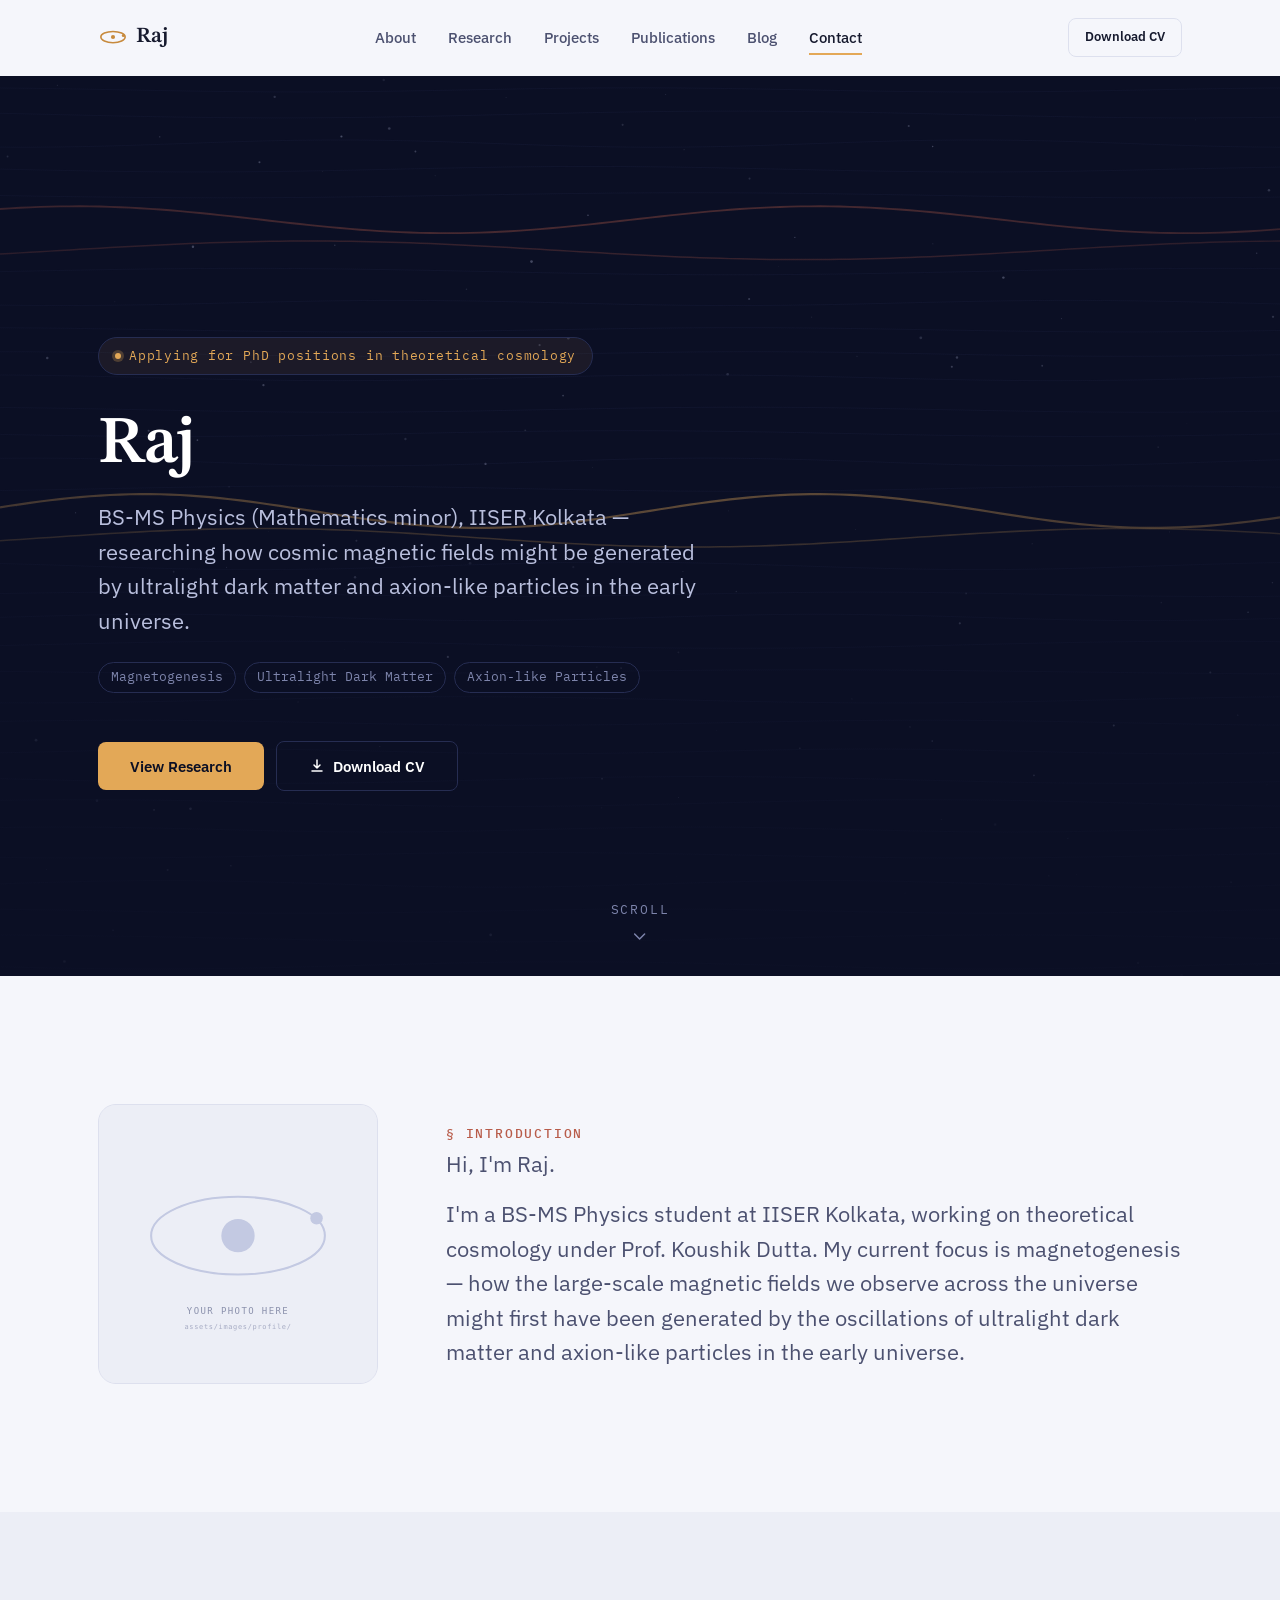
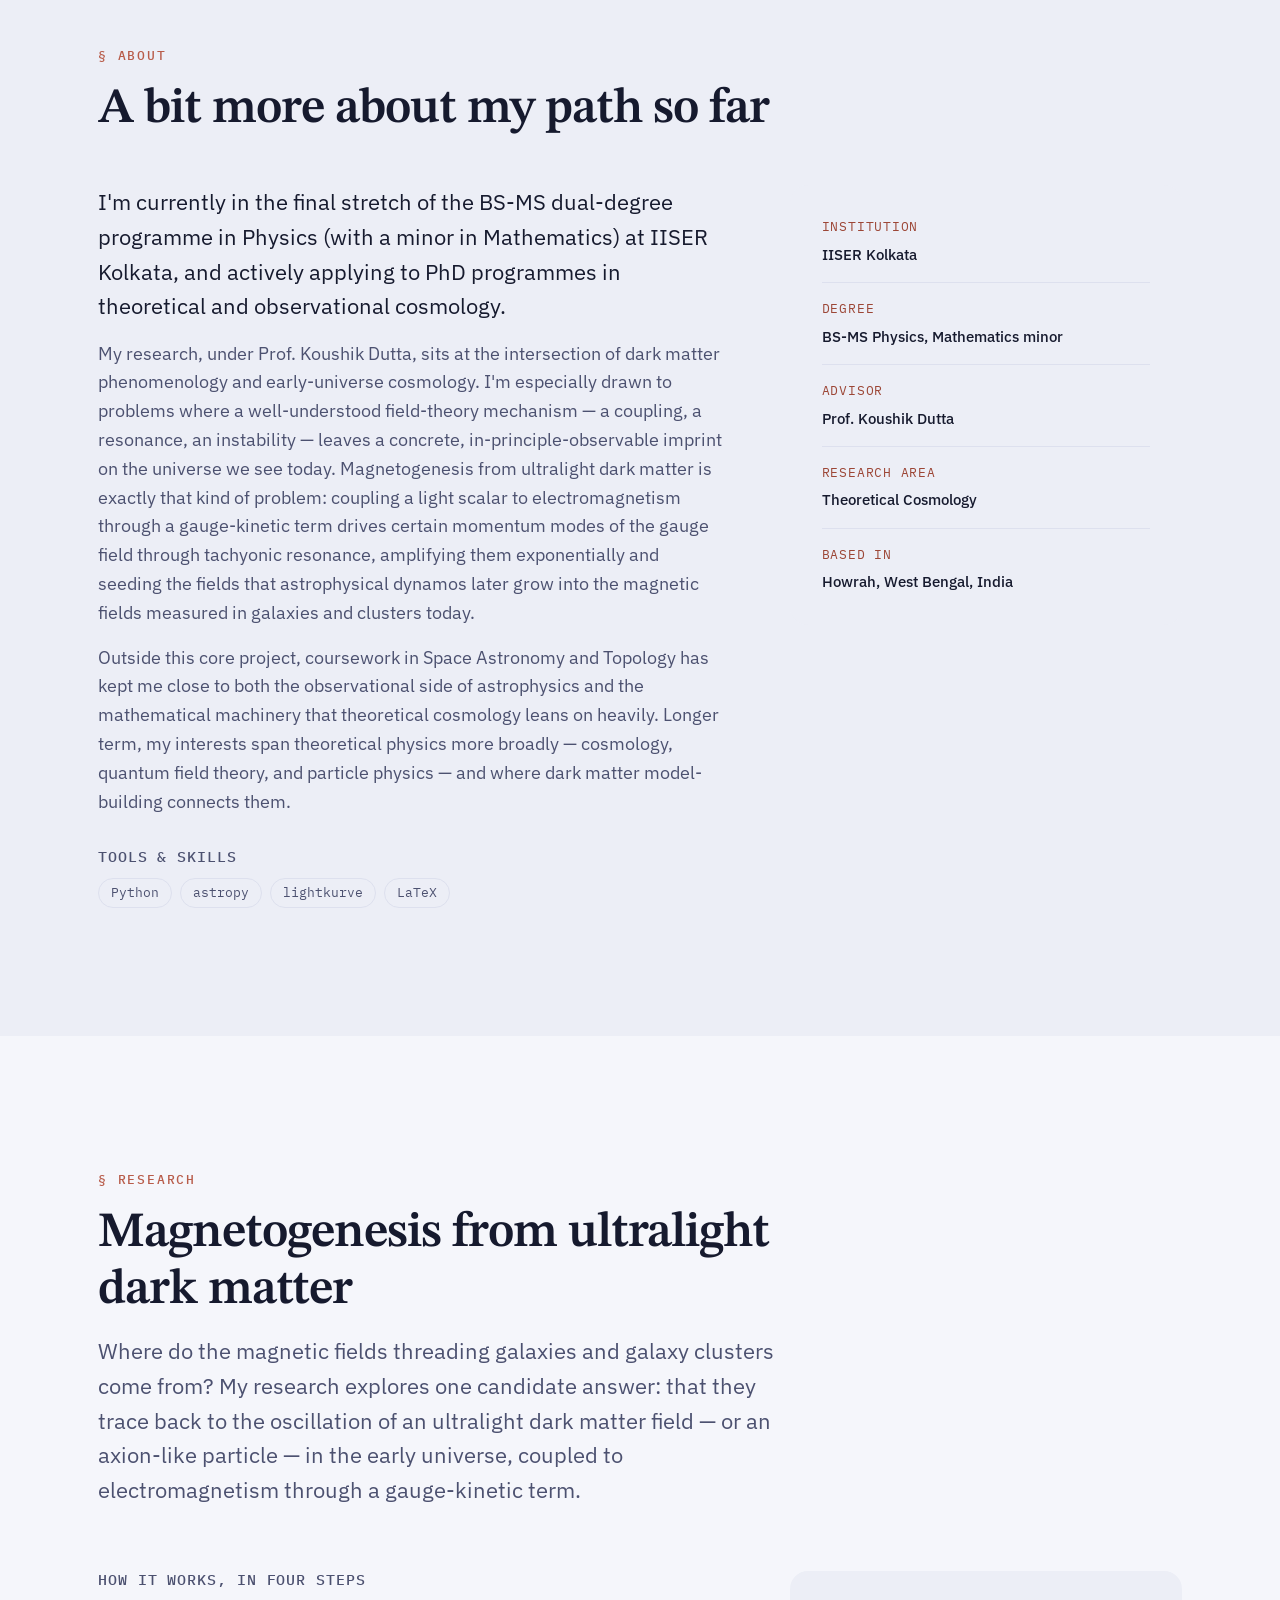
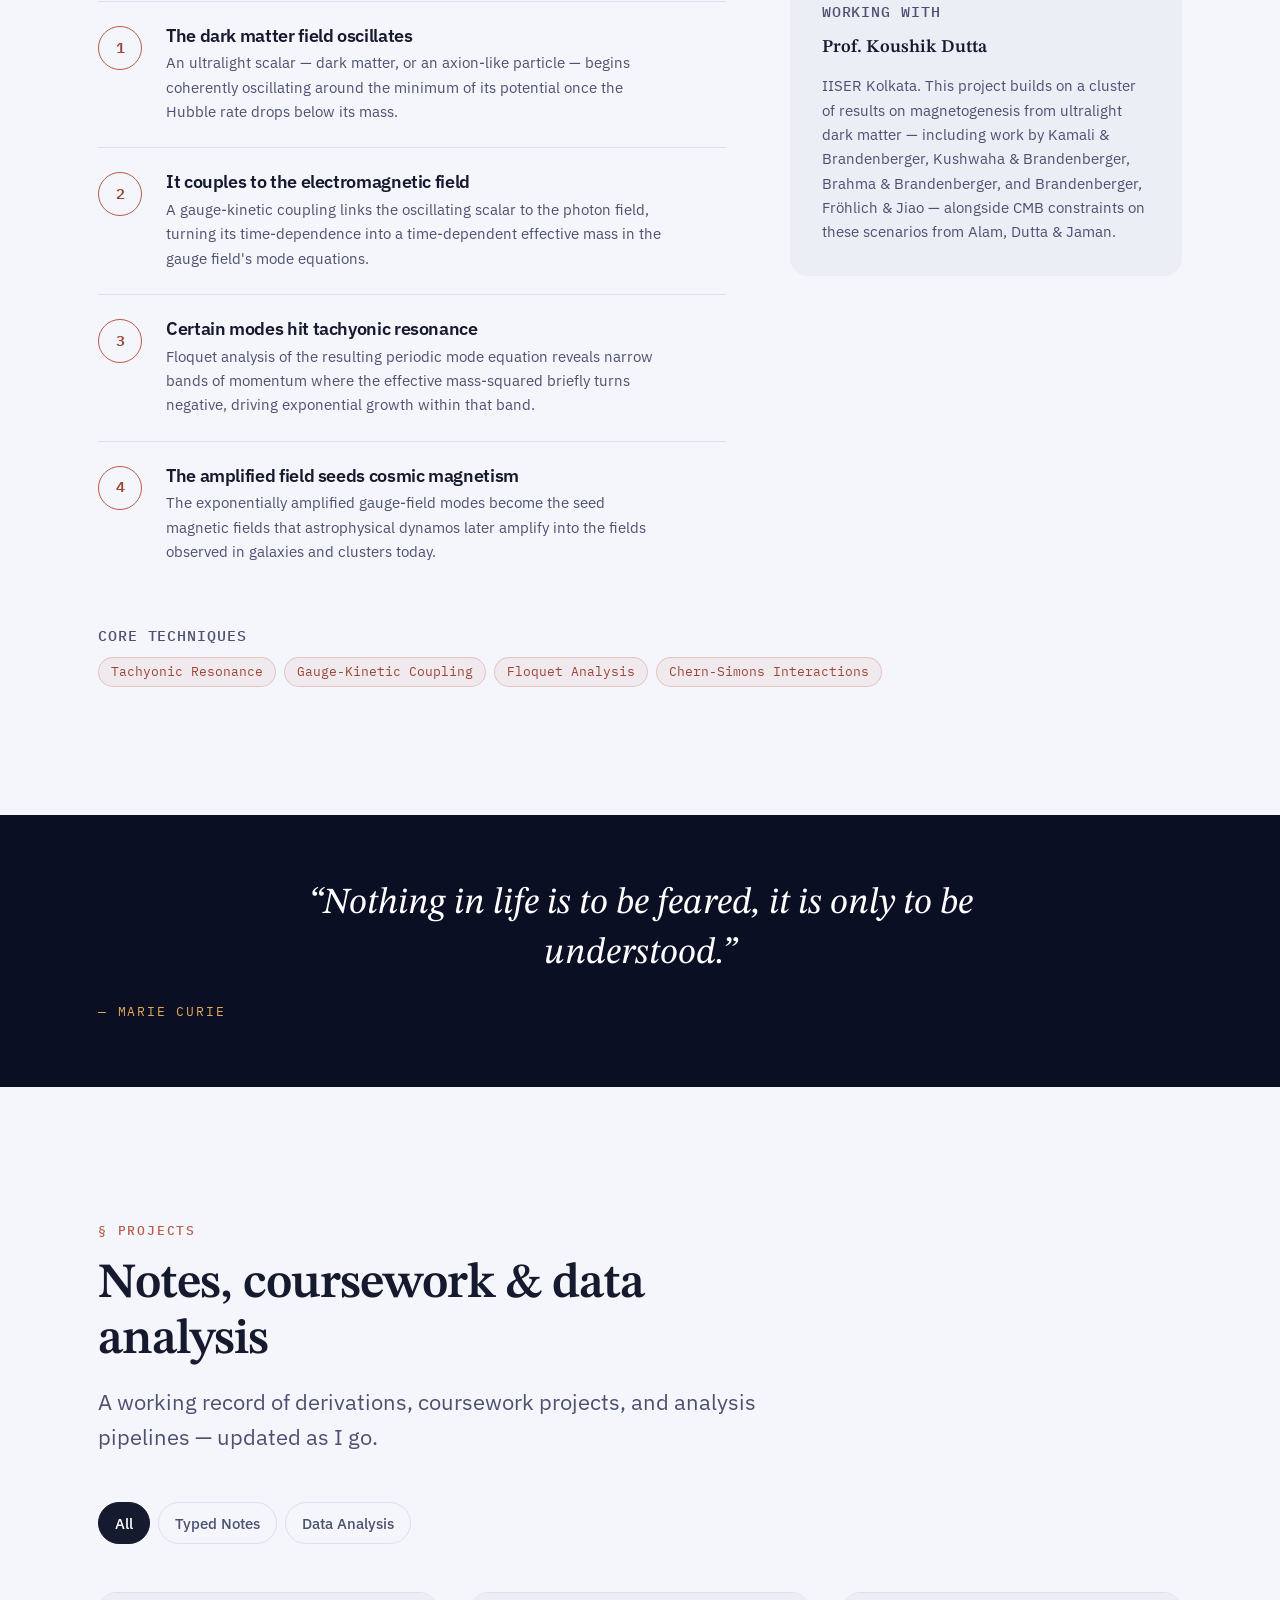
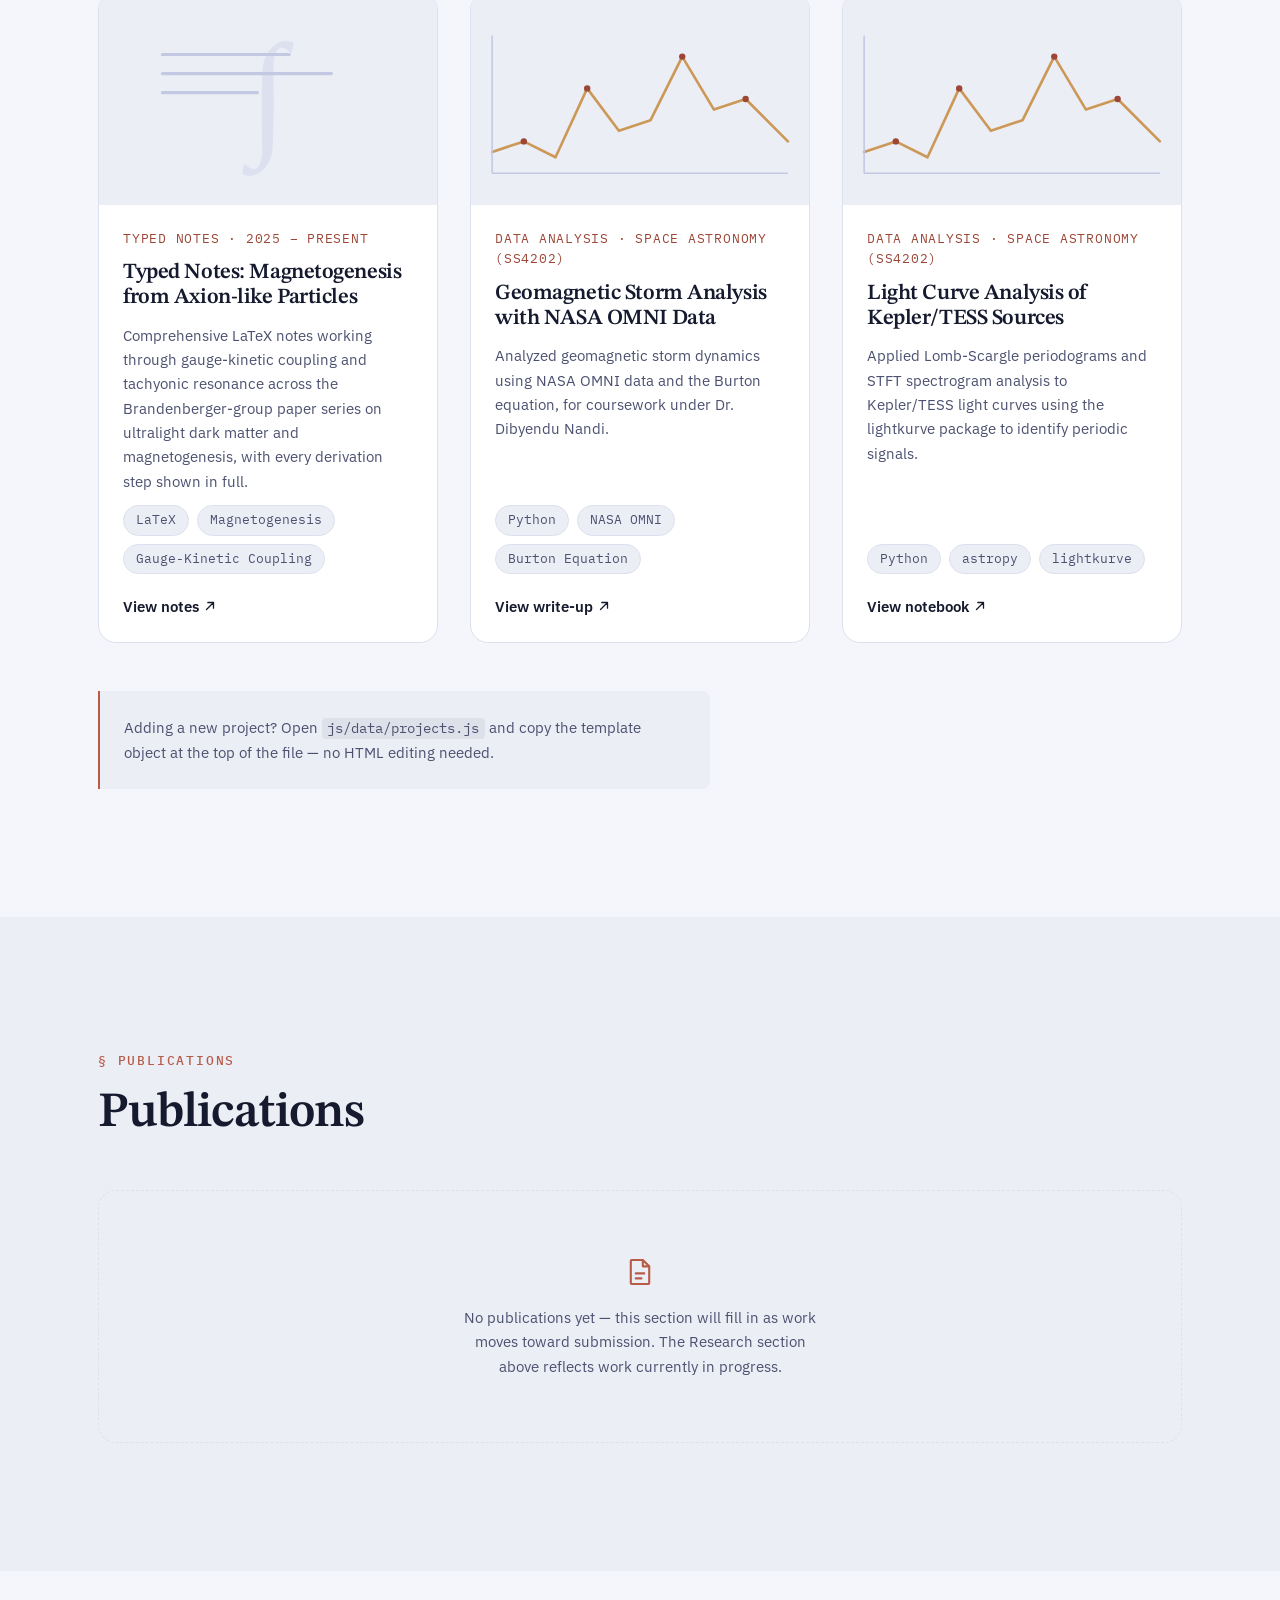
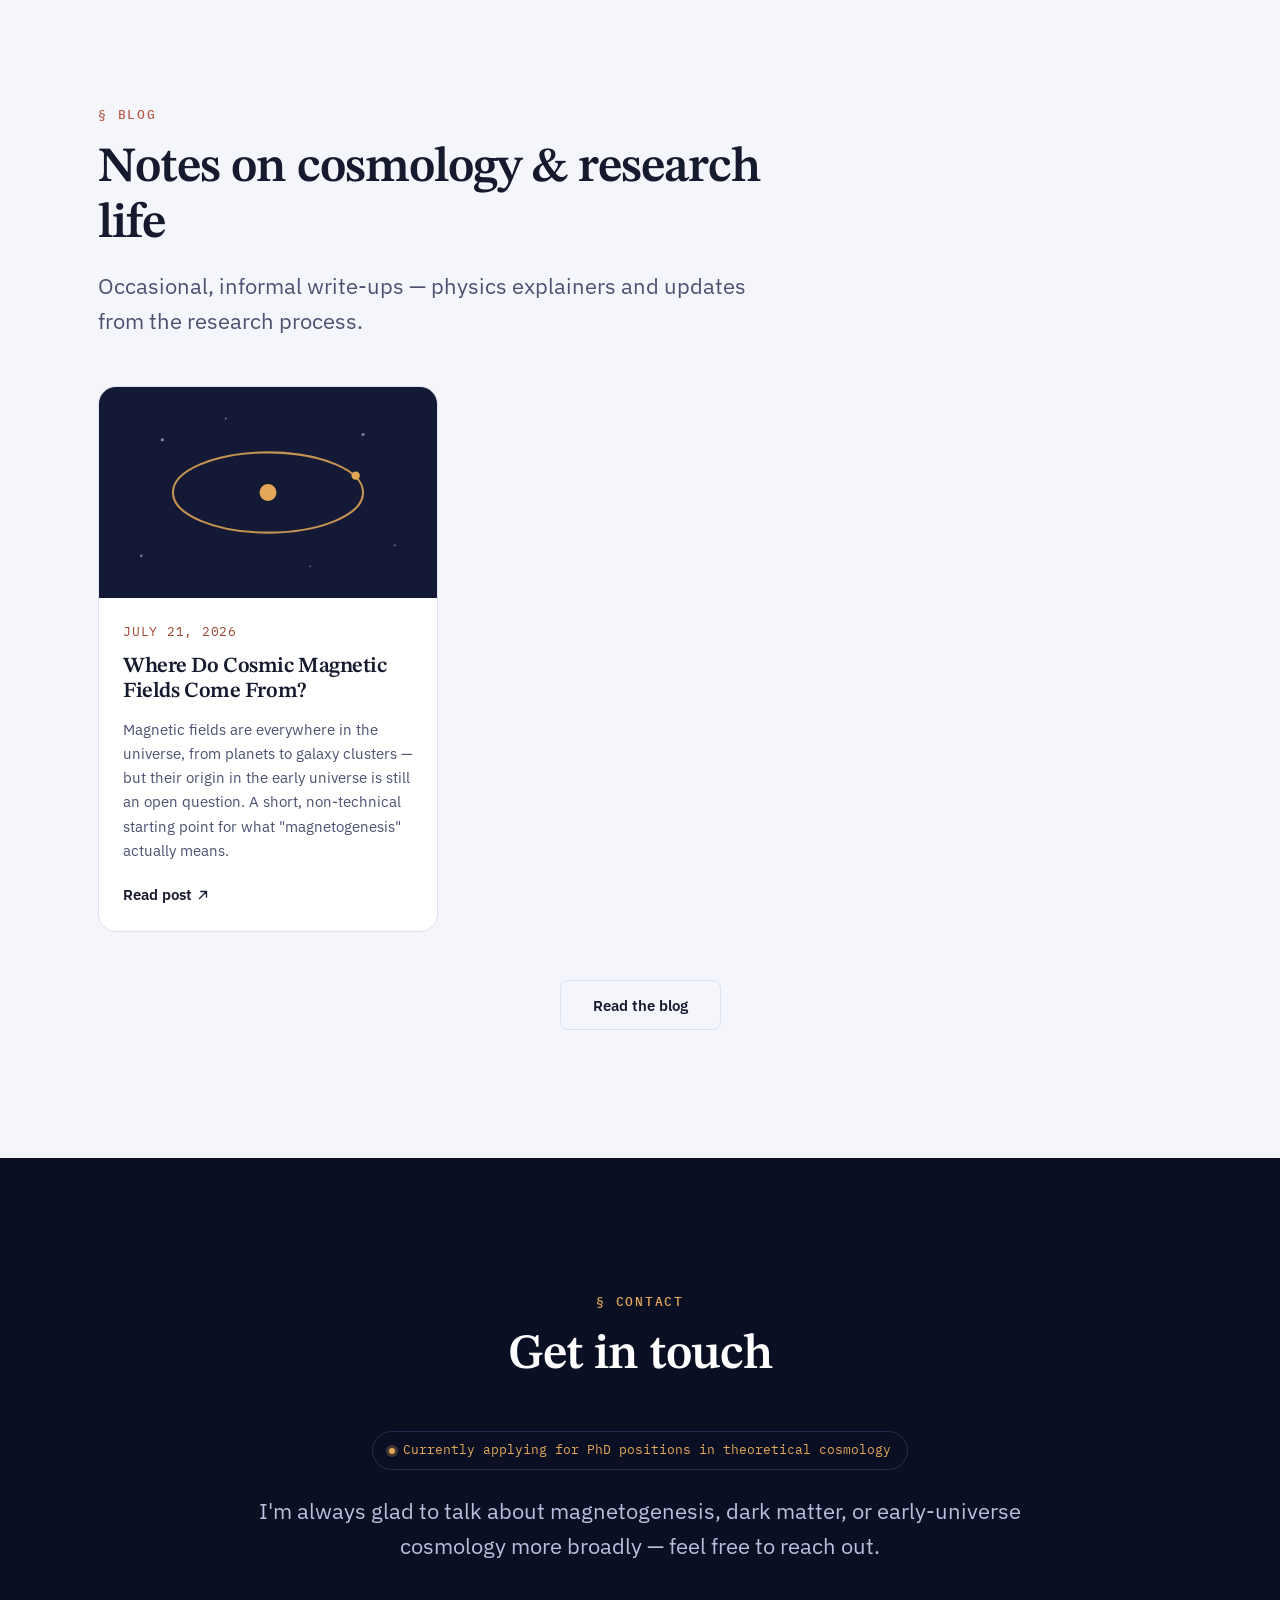
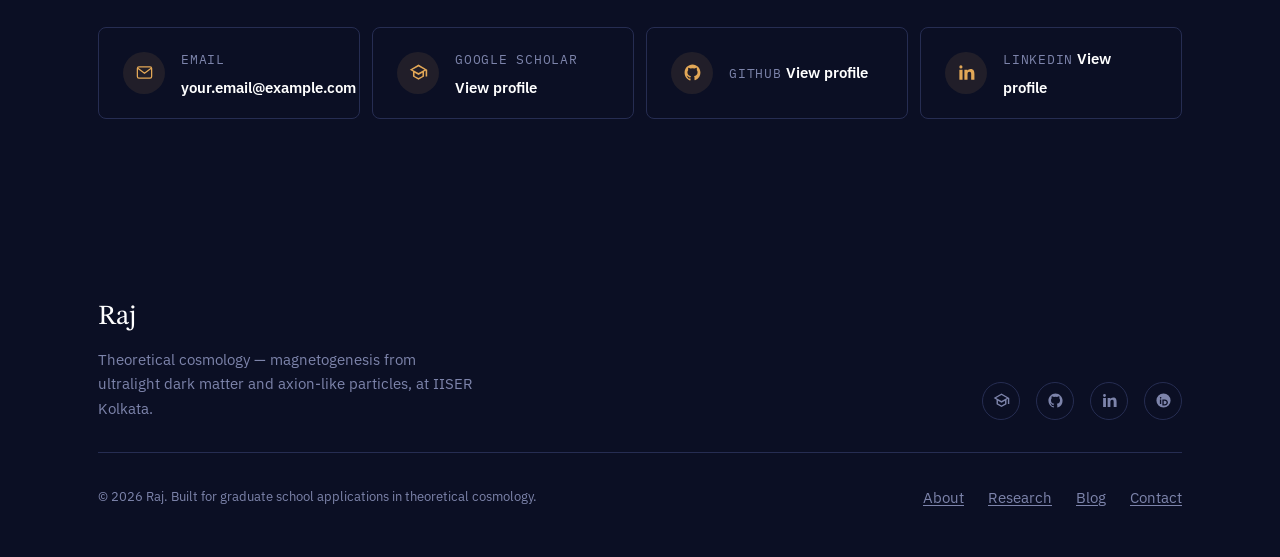
==== commit 3ed4f84d: "Add files via upload" ====
--- a/index.html
+++ b/index.html
@@ -1,177 +1,446 @@
 <!DOCTYPE html>
 <html lang="en">
 <head>
-    <meta charset="UTF-8">
-    <meta name="viewport" content="width=device-width, initial-scale=1.0">
-    <!-- SEO meta tags to ensure your name ranks well when professors search for you -->
-    <meta name="description" content="Academic portfolio of Raj Gaurav Tripathi, researcher in theoretical physics, early-universe cosmology, and quantum gravity.">
-    <title>Raj Gaurav Tripathi | Theoretical Physics & Cosmology</title>
-    
-    <!-- Flat file path targeting the style.css in your root GitHub directory -->
-    <link rel="stylesheet" href="style.css">
-    
-    <!-- Academic Typography: Merriweather for rigorous text, Inter for clean UI -->
-    <link href="https://fonts.googleapis.com/css2?family=Merriweather:wght@300;400;700&family=Inter:wght@300;400;600&display=swap" rel="stylesheet">
+  <meta charset="UTF-8">
+  <meta name="viewport" content="width=device-width, initial-scale=1.0">
+  <title>Raj — Theoretical Cosmology</title>
+  <meta name="description" content="Raj is a BS-MS physics student at IISER Kolkata working on theoretical cosmology — magnetogenesis from ultralight dark matter and axion-like particles — under Prof. Koushik Dutta.">
+  <meta name="color-scheme" content="light">
+
+  <!-- Open Graph — add a real og:image (ideally a 1200x630 JPG/PNG) once
+       you have a photo. SVGs generally don't render as link previews. -->
+  <meta property="og:title" content="Raj — Theoretical Cosmology">
+  <meta property="og:description" content="BS-MS physics student at IISER Kolkata, researching magnetogenesis from ultralight dark matter and axion-like particles.">
+  <meta property="og:type" content="website">
+
+  <link rel="icon" type="image/svg+xml" href="assets/images/favicon/favicon.svg">
+
+  <!-- Fonts: STIX Two Text (display — the typeface family built for physics
+       and math publishing), IBM Plex Sans (body/UI), IBM Plex Mono (labels,
+       tags, dates). See css/variables.css for how these are assigned. -->
+  <link rel="preconnect" href="https://fonts.googleapis.com">
+  <link rel="preconnect" href="https://fonts.gstatic.com" crossorigin>
+  <link href="https://fonts.googleapis.com/css2?family=STIX+Two+Text:ital,wght@0,400;0,500;0,600;0,700;1,400;1,500&family=IBM+Plex+Sans:wght@400;500;600;700&family=IBM+Plex+Mono:wght@400;500&display=swap" rel="stylesheet">
+
+  <link rel="stylesheet" href="css/variables.css">
+  <link rel="stylesheet" href="css/base.css">
+  <link rel="stylesheet" href="css/layout.css">
+  <link rel="stylesheet" href="css/hero.css">
+  <link rel="stylesheet" href="css/components.css">
+  <link rel="stylesheet" href="css/sections.css">
+  <link rel="stylesheet" href="css/animations.css">
+
+  <!-- This page lives at the project root, so shared-partial links need no
+       "../" prefix. See js/include-partials.js for how this is used. -->
+  <script>window.SITE_ROOT = "";</script>
 </head>
 <body>
-
-    <!-- Primary Navigation -->
-    <header class="header" role="banner">
-        <nav class="navbar" aria-label="Main Navigation">
-            <a href="#hero" class="logo">RGT.</a>
-            <ul class="nav-links">
-                <li><a href="#about">About</a></li>
-                <li><a href="#research">Research</a></li>
-                <li><a href="#projects">Projects & Experience</a></li>
-                <li><a href="#resources">Notes & Publications</a></li>
-                <li><a href="#contact">Contact</a></li>
-            </ul>
-            <div class="hamburger" aria-label="Toggle Navigation">
-                <span class="bar"></span>
-                <span class="bar"></span>
-                <span class="bar"></span>
+  <a class="skip-link" href="#main-content">Skip to content</a>
+
+  <!-- Nav is injected here from partials/nav.html — edit that ONE file to
+       change navigation on every page. -->
+  <div data-include="partials/nav.html"></div>
+
+  <main id="main-content">
+
+    <!-- ============================== HERO ============================== -->
+    <section class="hero section--void" id="hero">
+      <div class="hero__canvas-wrap">
+        <canvas id="hero-canvas" aria-hidden="true"></canvas>
+      </div>
+
+      <div class="hero__inner">
+        <span class="hero__badge">
+          <span class="hero__badge-dot"></span>
+          Applying for PhD positions in theoretical cosmology
+        </span>
+
+        <!-- EDIT: add your surname here if you'd like your full name shown -->
+        <h1>Raj</h1>
+
+        <p class="hero__role">
+          BS-MS Physics (Mathematics minor), IISER Kolkata — researching how
+          cosmic magnetic fields might be generated by ultralight dark
+          matter and axion-like particles in the early universe.
+        </p>
+
+        <div class="hero__tags">
+          <span>Magnetogenesis</span>
+          <span>Ultralight Dark Matter</span>
+          <span>Axion-like Particles</span>
+        </div>
+
+        <div class="hero__actions">
+          <a href="#research" class="btn btn--primary">View Research</a>
+          <!-- EDIT: add your CV as assets/resume/CV.pdf — see the file
+               already sitting in that folder for the exact name to use. -->
+          <a href="assets/resume/CV.pdf" class="btn btn--ghost">
+            <svg viewBox="0 0 16 16" fill="none" aria-hidden="true"><path d="M8 2v8m0 0 3-3m-3 3-3-3M3 13h10" stroke="currentColor" stroke-width="1.5" stroke-linecap="round" stroke-linejoin="round"/></svg>
+            Download CV
+          </a>
+        </div>
+      </div>
+
+      <div class="hero__scroll-cue">
+        <span>Scroll</span>
+        <svg viewBox="0 0 16 16" fill="none" aria-hidden="true"><path d="M3 6l5 5 5-5" stroke="currentColor" stroke-width="1.5" stroke-linecap="round" stroke-linejoin="round"/></svg>
+      </div>
+    </section>
+
+    <!-- ============================== INTRO ============================== -->
+    <section class="section" id="intro">
+      <div class="container intro">
+        <div class="intro__photo" data-reveal>
+          <!-- EDIT: replace this placeholder with your own photo. Save your
+               file as assets/images/profile/profile-photo.jpg (a square,
+               1:1 crop works best) and change the src below to match. -->
+          <img src="assets/images/profile/profile-photo-placeholder.svg" alt="Portrait of Raj" id="profile-photo">
+        </div>
+        <div class="intro__content" data-reveal>
+          <span class="eyebrow">§ Introduction</span>
+          <p>Hi, I'm Raj.</p>
+          <p>
+            I'm a BS-MS Physics student at IISER Kolkata, working on
+            theoretical cosmology under Prof. Koushik Dutta. My current
+            focus is magnetogenesis — how the large-scale magnetic fields
+            we observe across the universe might first have been generated
+            by the oscillations of ultralight dark matter and axion-like
+            particles in the early universe.
+          </p>
+        </div>
+      </div>
+    </section>
+
+    <!-- ============================== ABOUT ============================== -->
+    <section class="section section--alt" id="about">
+      <div class="container">
+        <div class="section-head">
+          <span class="eyebrow">§ About</span>
+          <h2>A bit more about my path so far</h2>
+        </div>
+
+        <div class="about">
+          <div class="about__bio prose" data-reveal>
+            <p>
+              I'm currently in the final stretch of the BS-MS dual-degree
+              programme in Physics (with a minor in Mathematics) at IISER
+              Kolkata, and actively applying to PhD programmes in
+              theoretical and observational cosmology.
+            </p>
+            <p>
+              My research, under Prof. Koushik Dutta, sits at the
+              intersection of dark matter phenomenology and early-universe
+              cosmology. I'm especially drawn to problems where a
+              well-understood field-theory mechanism — a coupling, a
+              resonance, an instability — leaves a concrete,
+              in-principle-observable imprint on the universe we see today.
+              Magnetogenesis from ultralight dark matter is exactly that
+              kind of problem: coupling a light scalar to electromagnetism
+              through a gauge-kinetic term drives certain momentum modes of
+              the gauge field through tachyonic resonance, amplifying them
+              exponentially and seeding the fields that astrophysical
+              dynamos later grow into the magnetic fields measured in
+              galaxies and clusters today.
+            </p>
+            <p>
+              Outside this core project, coursework in Space Astronomy and
+              Topology has kept me close to both the observational side of
+              astrophysics and the mathematical machinery that theoretical
+              cosmology leans on heavily. Longer term, my interests span
+              theoretical physics more broadly — cosmology, quantum field
+              theory, and particle physics — and where dark matter
+              model-building connects them.
+            </p>
+          </div>
+
+          <div class="about__facts" data-reveal>
+            <dl>
+              <div class="fact-row"><dt>Institution</dt><dd>IISER Kolkata</dd></div>
+              <div class="fact-row"><dt>Degree</dt><dd>BS-MS Physics, Mathematics minor</dd></div>
+              <div class="fact-row"><dt>Advisor</dt><dd>Prof. Koushik Dutta</dd></div>
+              <div class="fact-row"><dt>Research area</dt><dd>Theoretical Cosmology</dd></div>
+              <div class="fact-row"><dt>Based in</dt><dd>Howrah, West Bengal, India</dd></div>
+            </dl>
+          </div>
+        </div>
+
+        <div class="about__techniques" data-reveal>
+          <h3 class="label-heading">Tools &amp; skills</h3>
+          <div class="tag-row">
+            <span class="tag">Python</span>
+            <span class="tag">astropy</span>
+            <span class="tag">lightkurve</span>
+            <span class="tag">LaTeX</span>
+          </div>
+        </div>
+      </div>
+    </section>
+
+    <!-- ============================== RESEARCH ============================== -->
+    <section class="section" id="research">
+      <div class="container">
+        <div class="section-head">
+          <span class="eyebrow">§ Research</span>
+          <h2>Magnetogenesis from ultralight dark matter</h2>
+          <p class="research__intro">
+            Where do the magnetic fields threading galaxies and galaxy
+            clusters come from? My research explores one candidate answer:
+            that they trace back to the oscillation of an ultralight dark
+            matter field — or an axion-like particle — in the early
+            universe, coupled to electromagnetism through a gauge-kinetic
+            term.
+          </p>
+        </div>
+
+        <div class="research__grid">
+          <div class="research__process">
+            <h3 class="label-heading">How it works, in four steps</h3>
+            <div class="process" data-reveal-group>
+              <div class="process__step" data-reveal>
+                <span class="process__index">1</span>
+                <div>
+                  <h4 class="process__title">The dark matter field oscillates</h4>
+                  <p class="process__desc">
+                    An ultralight scalar — dark matter, or an axion-like
+                    particle — begins coherently oscillating around the
+                    minimum of its potential once the Hubble rate drops
+                    below its mass.
+                  </p>
+                </div>
+              </div>
+              <div class="process__step" data-reveal>
+                <span class="process__index">2</span>
+                <div>
+                  <h4 class="process__title">It couples to the electromagnetic field</h4>
+                  <p class="process__desc">
+                    A gauge-kinetic coupling links the oscillating scalar to
+                    the photon field, turning its time-dependence into a
+                    time-dependent effective mass in the gauge field's mode
+                    equations.
+                  </p>
+                </div>
+              </div>
+              <div class="process__step" data-reveal>
+                <span class="process__index">3</span>
+                <div>
+                  <h4 class="process__title">Certain modes hit tachyonic resonance</h4>
+                  <p class="process__desc">
+                    Floquet analysis of the resulting periodic mode equation
+                    reveals narrow bands of momentum where the effective
+                    mass-squared briefly turns negative, driving exponential
+                    growth within that band.
+                  </p>
+                </div>
+              </div>
+              <div class="process__step" data-reveal>
+                <span class="process__index">4</span>
+                <div>
+                  <h4 class="process__title">The amplified field seeds cosmic magnetism</h4>
+                  <p class="process__desc">
+                    The exponentially amplified gauge-field modes become the
+                    seed magnetic fields that astrophysical dynamos later
+                    amplify into the fields observed in galaxies and
+                    clusters today.
+                  </p>
+                </div>
+              </div>
             </div>
-        </nav>
-    </header>
-
-    <!-- Hero Section -->
-    <main>
-        <section id="hero" class="hero">
-            <!-- Canvas ID for the background animation we will add in the JS step -->
-            <canvas id="cosmic-canvas"></canvas>
-            <div class="hero-content">
-                <h1>Raj Gaurav Tripathi</h1>
-                <h2>Theoretical Physicist & Cosmologist</h2>
-                <blockquote>
-                    "The underlying physical laws necessary for the mathematical theory of a large part of physics and the whole of chemistry are thus completely known..." <br>— Paul A.M. Dirac
-                </blockquote>
-                <a href="#about" class="btn">View Academic Profile</a>
-            </div>
-        </section>
-
-        <!-- Academic Biography -->
-        <section id="about" class="section light-bg">
-            <div class="container intro-container">
-                <div class="intro-photo">
-                    <!-- Flat file path targeting your uploaded image -->
-                    <img src="profile.jpg" alt="Raj Gaurav Tripathi Profile" class="profile-image" onerror="this.style.display='none'; this.nextElementSibling.style.display='flex';">
-                    <div class="photo-placeholder" style="display:none;">
-                        <span>Upload profile.jpg</span>
-                    </div>
-                </div>
-                <div class="intro-text">
-                    <h2>Academic Biography</h2>
-                    <p>I am an undergraduate researcher currently completing my Master's year in the BS-MS dual degree physics program at the Indian Institute of Science Education and Research (IISER) Kolkata. My primary research is anchored in theoretical physics, with a distinct focus on early-universe cosmology, inflationary models, and quantum gravity.</p>
-                    <p>My academic philosophy centers on the rigorous application of advanced mathematical frameworks to unravel the fundamental laws governing spacetime. I heavily utilize computational tools, including Python and Mathematica, to run numerical simulations that bridge foundational physics concepts with complex theoretical phenomenology.</p>
-                    <p>Beyond the chalkboard and terminal, I maintain a disciplined routine of running and participating in club marathons to cultivate the mental endurance required for deep theoretical work.</p>
-                </div>
-            </div>
-        </section>
-
-        <!-- Core Research Interests -->
-        <section id="research" class="section">
-            <div class="container">
-                <h2 class="section-title">Research Focus</h2>
-                <div class="grid-layout">
-                    <article class="card">
-                        <h3>Early-Universe Cosmology</h3>
-                        <p>Investigating the dynamics of the universe immediately following the Big Bang. My specific interests lie in single-field slow-roll inflation dynamics and the theoretical implications for the generation of primordial perturbations.</p>
-                    </article>
-                    <article class="card">
-                        <h3>Quantum Gravity</h3>
-                        <p>Exploring foundational frameworks designed to reconcile general relativity with quantum mechanics. Currently focusing on the mathematical structures and discrete spacetime geometries within causal set theory.</p>
-                    </article>
-                    <article class="card">
-                        <h3>Quantum Field Theory</h3>
-                        <p>Studying high-energy physics phenomenology, the behavior of subatomic particles, and the mathematical beauty of gauge symmetries underlying the fundamental forces.</p>
-                    </article>
-                </div>
-            </div>
-        </section>
-
-        <!-- Academic Projects & Experience -->
-        <section id="projects" class="section light-bg">
-            <div class="container">
-                <h2 class="section-title">Projects & Experience</h2>
-                
-                <div class="grid-layout">
-                    <article class="card project-card">
-                        <h3>Causal Set Theory & Quantum Gravity</h3>
-                        <p class="institution"><strong>Master's Thesis | Raman Research Institute</strong></p>
-                        <p>Currently undertaking a full-year thesis project under the supervision of Prof. Sumati Surya. The research focuses on the foundational aspects of causal set theory as a rigorous approach to quantum gravity.</p>
-                    </article>
-                    
-                    <article class="card project-card">
-                        <h3>Cosmological Inflation Dynamics</h3>
-                        <p class="institution"><strong>Research Project | IISER Kolkata</strong></p>
-                        <p>Completed a semester-long cosmological research project supervised by Prof. Koushik Dutta. Simulated single-field slow-roll inflation dynamics using Python to analyze theoretical implications for the early universe.</p>
-                    </article>
-
-                    <article class="card project-card">
-                        <h3>Space Weather Forecasting</h3>
-                        <p class="institution"><strong>Magnetohydrodynamics Computation</strong></p>
-                        <p>Developed a theoretical framework and Python-based data analysis pipeline. Utilized signal processing techniques to calculate solar plasma travel times and forecast geomagnetic disturbances.</p>
-                    </article>
-
-                    <article class="card project-card">
-                        <h3>Delayed Choice Quantum Eraser</h3>
-                        <p class="institution"><strong>Independent Research</strong></p>
-                        <p>Reproduced the theoretical framework and mathematical calculations of the seminal quantum eraser experiment, deeply exploring wave-particle duality and the mechanics of quantum entanglement.</p>
-                    </article>
-                </div>
-            </div>
-        </section>
-
-        <!-- Resources, Notes & Publications -->
-        <section id="resources" class="section">
-            <div class="container">
-                <h2 class="section-title">Academic Resources</h2>
-                <p class="section-subtitle">Typed theoretical notes, simulations, and upcoming publications.</p>
-                
-                <div class="notes-section">
-                    <h3>Coursework & Transcripts</h3>
-                    <ul class="notes-list">
-                        <!-- Add your PDF filenames here once uploaded -->
-                        <li><a href="#">Curriculum Vitae (PDF)</a></li>
-                        <li><a href="#">Theoretical Physics Coursework Notes (PDF)</a></li>
-                        <li><a href="#">Mathematica Simulation Notebooks (ZIP)</a></li>
-                    </ul>
-                </div>
-
-                <div class="coming-soon" style="margin-top: 40px; text-align: center;">
-                    <h3>Publications</h3>
-                    <p><em>Currently preparing manuscripts and academic reports. This section will be updated with relevant preprints and peer-reviewed literature.</em></p>
-                </div>
-            </div>
-        </section>
-
-        <!-- Contact Section -->
-        <section id="contact" class="section light-bg">
-            <div class="container">
-                <h2 class="section-title">Contact & Applications</h2>
-                <p style="text-align: center; max-width: 800px; margin: 0 auto 30px;">
-                    I am actively preparing applications for PhD programs to continue my graduate-level research in theoretical physics. I welcome discussions regarding doctoral research opportunities, academic collaborations, or inquiries regarding my thesis work.
-                </p>
-                
-                <div class="contact-info">
-                    <p><strong>Institution:</strong> Indian Institute of Science Education and Research (IISER) Kolkata</p>
-                    <!-- Update with your actual email and GitHub link -->
-                    <p><strong>Academic Email:</strong> <a href="mailto:your.email@iiserkol.ac.in">your.email@iiserkol.ac.in</a></p>
-                    <p><strong>GitHub:</strong> <a href="https://github.com/raj-gaurav-tripathi" target="_blank" rel="noopener noreferrer">github.com/raj-gaurav-tripathi</a></p>
-                </div>
-            </div>
-        </section>
-    </main>
-
-    <!-- Footer -->
-    <footer class="footer" role="contentinfo">
-        <div class="container">
-            <p>"Imagination is more important than knowledge. For knowledge is limited, whereas imagination embraces the entire world, stimulating progress, giving birth to evolution." — Albert Einstein</p>
-            <p>&copy; 2026 Raj Gaurav Tripathi. All rights reserved.</p>
-        </div>
-    </footer>
-
-    <!-- Flat file path targeting the main.js in your root GitHub directory -->
-    <script src="main.js"></script>
+          </div>
+
+          <div class="research__advisor" data-reveal>
+            <h3 class="label-heading">Working with</h3>
+            <p><strong>Prof. Koushik Dutta</strong></p>
+            <p>
+              IISER Kolkata. This project builds on a cluster of results on
+              magnetogenesis from ultralight dark matter — including work by
+              Kamali &amp; Brandenberger, Kushwaha &amp; Brandenberger,
+              Brahma &amp; Brandenberger, and Brandenberger, Fr&ouml;hlich
+              &amp; Jiao — alongside CMB constraints on these scenarios from
+              Alam, Dutta &amp; Jaman.
+            </p>
+          </div>
+        </div>
+
+        <div class="research__techniques" data-reveal>
+          <h3 class="label-heading">Core techniques</h3>
+          <div class="tag-row">
+            <span class="tag tag--accent">Tachyonic Resonance</span>
+            <span class="tag tag--accent">Gauge-Kinetic Coupling</span>
+            <span class="tag tag--accent">Floquet Analysis</span>
+            <span class="tag tag--accent">Chern-Simons Interactions</span>
+          </div>
+        </div>
+      </div>
+    </section>
+
+    <!-- ============================== QUOTE STRIP ============================== -->
+    <section class="section--void quote-strip">
+      <div class="container" id="quote-mount">
+        <!-- Filled by js/ui.js (initRandomQuote), picking one entry at
+             random from js/data/quotes.js on every load. -->
+      </div>
+    </section>
+
+    <!-- ============================== PROJECTS ============================== -->
+    <section class="section" id="projects">
+      <div class="container">
+        <div class="section-head">
+          <span class="eyebrow">§ Projects</span>
+          <h2>Notes, coursework &amp; data analysis</h2>
+          <p>A working record of derivations, coursework projects, and analysis pipelines — updated as I go.</p>
+        </div>
+
+        <div class="projects__filters" id="projects-filters">
+          <!-- Filled by js/render.js (renderProjects), built automatically
+               from the categories used in js/data/projects.js. -->
+        </div>
+
+        <div class="projects__grid" id="projects-grid" data-reveal-group>
+          <!-- Filled by js/render.js (renderProjects). -->
+        </div>
+
+        <p class="projects__note">
+          Adding a new project? Open <code>js/data/projects.js</code> and
+          copy the template object at the top of the file — no HTML editing
+          needed.
+        </p>
+      </div>
+    </section>
+
+    <!-- ============================== PUBLICATIONS ============================== -->
+    <section class="section section--alt" id="publications">
+      <div class="container">
+        <div class="section-head">
+          <span class="eyebrow">§ Publications</span>
+          <h2>Publications</h2>
+        </div>
+
+        <div id="publications-list">
+          <!-- Static fallback — js/render.js (renderPublications) replaces
+               this automatically the moment js/data/publications.js has at
+               least one entry. Until then, this stays as-is. -->
+          <div class="empty-state" data-reveal>
+            <svg viewBox="0 0 24 24" fill="none" stroke="currentColor" stroke-width="1.5" aria-hidden="true">
+              <path d="M6 3.5h8l4.5 4.5V20a.5.5 0 0 1-.5.5H6a.5.5 0 0 1-.5-.5V4a.5.5 0 0 1 .5-.5Z" stroke-linejoin="round"/>
+              <path d="M14 3.5V8h4.5" stroke-linejoin="round"/>
+              <path d="M9 13h6M9 16.5h4" stroke-linecap="round"/>
+            </svg>
+            <p>
+              No publications yet — this section will fill in as work moves
+              toward submission. The Research section above reflects work
+              currently in progress.
+            </p>
+          </div>
+        </div>
+      </div>
+    </section>
+
+    <!-- ============================== BLOG TEASER ============================== -->
+    <section class="section" id="blog">
+      <div class="container">
+        <div class="section-head">
+          <span class="eyebrow">§ Blog</span>
+          <h2>Notes on cosmology &amp; research life</h2>
+          <p>Occasional, informal write-ups — physics explainers and updates from the research process.</p>
+        </div>
+
+        <div class="blog-teaser__grid" id="blog-teaser-grid" data-reveal-group>
+          <!-- Filled by js/render.js (renderBlogTeaser), pulling the most
+               recent entries from js/data/blog-posts.js. -->
+        </div>
+
+        <div class="blog-teaser__foot">
+          <a href="blog.html" class="btn btn--outline">Read the blog</a>
+        </div>
+      </div>
+    </section>
+
+    <!-- ============================== CONTACT ============================== -->
+    <section class="section section--void" id="contact">
+      <div class="container">
+        <div class="section-head section-head--center">
+          <span class="eyebrow eyebrow--on-dark">§ Contact</span>
+          <h2>Get in touch</h2>
+        </div>
+
+        <div class="contact__lead">
+          <span class="contact__availability">
+            <span class="hero__badge-dot"></span>
+            Currently applying for PhD positions in theoretical cosmology
+          </span>
+          <p class="contact__note">
+            I'm always glad to talk about magnetogenesis, dark matter, or
+            early-universe cosmology more broadly — feel free to reach out.
+          </p>
+        </div>
+
+        <!-- EDIT: replace every href="#" below with your real address / profile URLs -->
+        <div class="contact-grid" data-reveal-group>
+          <a class="contact-tile" href="mailto:your.email@example.com" data-reveal>
+            <span class="contact-tile__icon">
+              <svg viewBox="0 0 24 24" fill="none" stroke="currentColor" stroke-width="1.6" aria-hidden="true"><rect x="3" y="5" width="18" height="14" rx="2"/><path d="m4 7 8 6 8-6" stroke-linecap="round" stroke-linejoin="round"/></svg>
+            </span>
+            <span>
+              <span class="contact-tile__label">Email</span>
+              <span class="contact-tile__value">your.email@example.com</span>
+            </span>
+          </a>
+
+          <a class="contact-tile" href="#" data-reveal>
+            <span class="contact-tile__icon">
+              <svg viewBox="0 0 24 24" fill="currentColor" aria-hidden="true"><path d="M12 2 1 8.5l4 2.3v6.4l7 3.8 7-3.8v-6.4l2-1.1V17h2V8.5L12 2Zm0 2.3 7.6 4.2L12 12.7 4.4 8.5 12 4.3Zm-5 8.1 5 2.7 5-2.7v3.9l-5 2.7-5-2.7v-3.9Z"/></svg>
+            </span>
+            <span>
+              <span class="contact-tile__label">Google Scholar</span>
+              <span class="contact-tile__value">View profile</span>
+            </span>
+          </a>
+
+          <a class="contact-tile" href="#" data-reveal>
+            <span class="contact-tile__icon">
+              <svg viewBox="0 0 24 24" fill="currentColor" aria-hidden="true"><path d="M12 2C6.48 2 2 6.58 2 12.25c0 4.53 2.87 8.37 6.84 9.73.5.1.68-.22.68-.5v-1.94c-2.78.62-3.37-1.36-3.37-1.36-.46-1.2-1.11-1.52-1.11-1.52-.9-.64.07-.63.07-.63 1 .07 1.53 1.05 1.53 1.05.9 1.57 2.34 1.12 2.91.86.09-.66.35-1.12.64-1.38-2.22-.26-4.56-1.14-4.56-5.06 0-1.12.39-2.03 1.03-2.75-.1-.26-.45-1.3.1-2.71 0 0 .84-.27 2.75 1.05a9.4 9.4 0 0 1 5 0c1.9-1.32 2.75-1.05 2.75-1.05.55 1.41.2 2.45.1 2.71.64.72 1.03 1.63 1.03 2.75 0 3.93-2.34 4.79-4.57 5.05.36.32.68.94.68 1.9v2.82c0 .28.18.61.69.5A10.26 10.26 0 0 0 22 12.25C22 6.58 17.52 2 12 2Z"/></svg>
+            </span>
+            <span>
+              <span class="contact-tile__label">GitHub</span>
+              <span class="contact-tile__value">View profile</span>
+            </span>
+          </a>
+
+          <a class="contact-tile" href="#" data-reveal>
+            <span class="contact-tile__icon">
+              <svg viewBox="0 0 24 24" fill="currentColor" aria-hidden="true"><path d="M6.94 5a2 2 0 1 1-4-.02 2 2 0 0 1 4 .02ZM7 8.48H3V21h4V8.48Zm6.32 0H9.34V21h3.94v-6.57c0-1.74.33-3.42 2.48-3.42 2.12 0 2.15 1.98 2.15 3.53V21H22v-7.19c0-3.5-.76-6.19-4.84-6.19-1.96 0-3.28 1.08-3.82 2.1h-.05V8.48Z"/></svg>
+            </span>
+            <span>
+              <span class="contact-tile__label">LinkedIn</span>
+              <span class="contact-tile__value">View profile</span>
+            </span>
+          </a>
+        </div>
+      </div>
+    </section>
+
+  </main>
+
+  <!-- Footer is injected here from partials/footer.html -->
+  <div data-include="partials/footer.html"></div>
+
+  <div class="back-to-top-wrap" id="back-to-top-wrap">
+    <button id="back-to-top-btn" aria-label="Back to top">
+      <svg viewBox="0 0 16 16" fill="none" aria-hidden="true"><path d="M13 9 8 4 3 9m5-5v12" stroke="currentColor" stroke-width="1.6" stroke-linecap="round" stroke-linejoin="round"/></svg>
+    </button>
+  </div>
+
+  <!-- Scripts: partial-loading first, then data, then behaviour, then the
+       page's own entry script (main.js) which sequences everything else. -->
+  <script src="js/include-partials.js"></script>
+  <script src="js/data/projects.js"></script>
+  <script src="js/data/publications.js"></script>
+  <script src="js/data/quotes.js"></script>
+  <script src="js/data/blog-posts.js"></script>
+  <script src="js/nav.js"></script>
+  <script src="js/ui.js"></script>
+  <script src="js/starfield.js"></script>
+  <script src="js/render.js"></script>
+  <script src="js/main.js"></script>
 </body>
 </html>
--- a/css/variables.css
+++ b/css/variables.css
@@ -0,0 +1,125 @@
+/* ==========================================================================
+   DESIGN TOKENS
+   ==========================================================================
+   Every color, font, spacing value and timing used anywhere on the site is
+   defined once here as a CSS custom property ("variable") and referenced
+   everywhere else. This is the ONE file to edit if you want to re-skin the
+   whole site — change a value here and it updates everywhere it's used.
+
+   Palette concept: the site is grounded in your own physics rather than a
+   generic "space" look. VOID is the vacuum of the early universe, FLUX is
+   the electromagnetic field magnetogenesis generates, RESONANCE is the
+   tachyonic growth that seeds it, QUIET is the stable (non-resonant) modes.
+   ========================================================================== */
+
+:root {
+
+  /* --- COLOR: base ------------------------------------------------------ */
+  /* Deep indigo-black used for the hero and the contact band. Intentionally
+     NOT pure black — it carries a blue undertone so it reads as "night sky"
+     rather than "OLED dark mode". */
+  --color-void: #0b0f24;
+  --color-void-soft: #141a35;   /* lighter tint of void, for cards/gradients on dark bg */
+  --color-void-line: #262d52;   /* hairline borders on dark backgrounds */
+
+  /* Cool off-white for the main reading surface. Deliberately cool-toned
+     (not cream/beige) to avoid the generic "warm editorial" look and to sit
+     comfortably next to the indigo. */
+  --color-paper: #f5f6fb;
+  --color-paper-alt: #eceef6;   /* slightly deeper tint, for alternating section bg / cards */
+  --color-paper-line: #dde0ee;  /* hairline borders on light backgrounds */
+
+  /* Text */
+  --color-ink: #161a2e;         /* primary text on paper */
+  --color-ink-soft: #4c5170;    /* secondary / muted text on paper */
+  --color-mist: #b9bfdd;        /* secondary / muted text on void */
+  --color-mist-soft: #7d84ab;   /* tertiary text on void */
+
+  /* --- COLOR: accent ------------------------------------------------------
+     FLUX  = the generated field itself: warm amber, used for links, calls
+             to action, and the "growing" resonance bands in the hero.
+     RESONANCE = the instability that seeds it: a muted copper-rose, used
+             sparingly for tags, hover states and secondary emphasis. */
+  --color-flux: #e3a857;
+  --color-flux-strong: #c78a3d;
+  --color-resonance: #b85c4a;
+  --color-resonance-strong: #9c4636;
+
+  /* --- TYPOGRAPHY ---------------------------------------------------------
+     Display: STIX Two Text — the typeface family built for physics and
+     mathematics publishing, so headings carry real disciplinary heritage
+     rather than a generic "elegant serif".
+     Body / UI: IBM Plex Sans — clean, technical extraction, pairs with the
+     matching Plex Mono for anything data-like (dates, tags, categories). */
+  --font-display: 'STIX Two Text', 'Iowan Old Style', Georgia, 'Times New Roman', serif;
+  --font-body: 'IBM Plex Sans', -apple-system, BlinkMacSystemFont, 'Segoe UI', Roboto, sans-serif;
+  --font-mono: 'IBM Plex Mono', ui-monospace, 'SF Mono', Consolas, monospace;
+
+  /* Fluid type scale — clamp(min, preferred, max) so text scales smoothly
+     between mobile and desktop without extra breakpoint overrides. */
+  --text-xs:   clamp(0.72rem, 0.69rem + 0.15vw, 0.8rem);
+  --text-sm:   clamp(0.84rem, 0.8rem + 0.2vw, 0.95rem);
+  --text-base: clamp(1rem, 0.95rem + 0.25vw, 1.125rem);
+  --text-lg:   clamp(1.15rem, 1.05rem + 0.4vw, 1.35rem);
+  --text-xl:   clamp(1.4rem, 1.25rem + 0.6vw, 1.75rem);
+  --text-2xl:  clamp(1.75rem, 1.5rem + 1vw, 2.3rem);
+  --text-3xl:  clamp(2.2rem, 1.8rem + 1.6vw, 3.2rem);
+  --text-4xl:  clamp(2.75rem, 2.1rem + 2.6vw, 4.5rem);
+
+  --leading-tight: 1.15;
+  --leading-snug: 1.35;
+  --leading-normal: 1.6;
+  --leading-relaxed: 1.75;
+
+  --tracking-tight: -0.02em;
+  --tracking-normal: 0;
+  --tracking-wide: 0.06em;
+  --tracking-wider: 0.14em;
+
+  /* --- SPACING --------------------------------------------------------- */
+  --space-1: 0.25rem;   /*  4px */
+  --space-2: 0.5rem;    /*  8px */
+  --space-3: 0.75rem;   /* 12px */
+  --space-4: 1rem;      /* 16px */
+  --space-5: 1.5rem;    /* 24px */
+  --space-6: 2rem;      /* 32px */
+  --space-7: 3rem;      /* 48px */
+  --space-8: 4rem;      /* 64px */
+  --space-9: 6rem;      /* 96px */
+  --space-10: 8rem;     /* 128px */
+
+  /* --- SHAPE & DEPTH -----------------------------------------------------
+     Radii are modest and present (not zero, not pill-shaped) — crisp but
+     not sharp. Shadows are tinted with ink/void instead of flat gray so
+     they feel like part of the same palette rather than a UI-kit default. */
+  --radius-sm: 4px;
+  --radius-md: 8px;
+  --radius-lg: 18px;
+  --radius-full: 999px;
+
+  --shadow-sm: 0 1px 2px rgba(11, 15, 36, 0.06), 0 1px 1px rgba(11, 15, 36, 0.04);
+  --shadow-md: 0 8px 24px rgba(11, 15, 36, 0.09), 0 2px 6px rgba(11, 15, 36, 0.06);
+  --shadow-lg: 0 20px 48px rgba(11, 15, 36, 0.16), 0 6px 16px rgba(11, 15, 36, 0.08);
+  --shadow-glow-flux: 0 0 0 1px rgba(227, 168, 87, 0.35), 0 8px 28px rgba(227, 168, 87, 0.18);
+
+  /* --- MOTION ------------------------------------------------------------
+     One consistent easing curve used everywhere so movement feels like a
+     single hand designed it, rather than mixed browser defaults. */
+  --ease-out: cubic-bezier(0.16, 1, 0.3, 1);
+  --duration-fast: 150ms;
+  --duration-base: 280ms;
+  --duration-slow: 500ms;
+
+  /* --- LAYOUT --------------------------------------------------------- */
+  --container-max: 1180px;
+  --container-padding: clamp(1.25rem, 4vw, 3rem);
+  --nav-height: 76px;
+
+  /* --- BREAKPOINTS (reference only — CSS vars can't be used inside
+     @media conditions, so these are written as plain px in every file.
+     Documented here so the convention stays consistent everywhere.)
+     tablet : 640px
+     desktop: 1024px
+     wide   : 1280px
+     ----------------------------------------------------------------- */
+}
--- a/css/base.css
+++ b/css/base.css
@@ -0,0 +1,250 @@
+/* ==========================================================================
+   BASE
+   ==========================================================================
+   A light reset + default typography + a handful of utility classes that
+   get reused across many sections. Component-specific styles (buttons,
+   cards…) live in components.css; section-specific layout lives in
+   sections.css. This file is the "ground floor" everything else builds on.
+   ========================================================================== */
+
+/* --- Reset -------------------------------------------------------------- */
+*,
+*::before,
+*::after {
+  box-sizing: border-box;
+}
+
+* {
+  margin: 0;
+}
+
+html {
+  -webkit-text-size-adjust: 100%;
+  scroll-behavior: smooth;
+}
+
+/* Respect users who've asked for reduced motion — smooth scroll and all
+   keyframe animation get switched off. This is also handled per-animation
+   in animations.css / starfield.js, this is the page-scroll piece. */
+@media (prefers-reduced-motion: reduce) {
+  html {
+    scroll-behavior: auto;
+  }
+  *,
+  *::before,
+  *::after {
+    animation-duration: 0.01ms !important;
+    animation-iteration-count: 1 !important;
+    transition-duration: 0.01ms !important;
+    scroll-behavior: auto !important;
+  }
+}
+
+img,
+picture,
+svg {
+  display: block;
+  max-width: 100%;
+}
+
+button,
+input,
+textarea,
+select {
+  font: inherit;
+  color: inherit;
+}
+
+button {
+  background: none;
+  border: none;
+  cursor: pointer;
+  padding: 0;
+}
+
+a {
+  color: inherit;
+  text-decoration: none;
+}
+
+ul,
+ol {
+  list-style: none;
+  padding: 0;
+}
+
+/* --- Document defaults ---------------------------------------------------*/
+body {
+  font-family: var(--font-body);
+  font-size: var(--text-base);
+  line-height: var(--leading-normal);
+  color: var(--color-ink);
+  background-color: var(--color-paper);
+  -webkit-font-smoothing: antialiased;
+  text-rendering: optimizeLegibility;
+}
+
+h1, h2, h3, h4 {
+  font-family: var(--font-display);
+  font-weight: 600;
+  line-height: var(--leading-tight);
+  letter-spacing: var(--tracking-tight);
+  color: var(--color-ink);
+}
+
+h1 { font-size: var(--text-4xl); }
+h2 { font-size: var(--text-3xl); }
+h3 { font-size: var(--text-xl); }
+h4 { font-size: var(--text-lg); font-family: var(--font-body); font-weight: 600; }
+
+p {
+  max-width: 68ch;
+}
+
+p + p {
+  margin-top: var(--space-4);
+}
+
+strong { font-weight: 600; }
+
+/* Links inside prose get a quiet underline that brightens on hover, rather
+   than a full color change — keeps body copy calm. */
+.prose a {
+  color: var(--color-ink);
+  text-decoration: underline;
+  text-decoration-color: var(--color-flux);
+  text-decoration-thickness: 1.5px;
+  text-underline-offset: 3px;
+  transition: color var(--duration-fast) var(--ease-out);
+}
+
+.prose a:hover {
+  color: var(--color-flux-strong);
+}
+
+/* --- Focus states ---------------------------------------------------------
+   Visible on every interactive element for keyboard users, but only shown
+   for keyboard focus (not mouse clicks) via :focus-visible. */
+a:focus-visible,
+button:focus-visible,
+input:focus-visible,
+textarea:focus-visible {
+  outline: 2px solid var(--color-flux);
+  outline-offset: 3px;
+  border-radius: var(--radius-sm);
+}
+
+/* --- Skip link -----------------------------------------------------------
+   Hidden until focused; lets keyboard/screen-reader users jump straight to
+   the main content instead of tabbing through the whole nav every time. */
+.skip-link {
+  position: absolute;
+  top: -100px;
+  left: var(--space-4);
+  z-index: 1000;
+  background: var(--color-flux);
+  color: var(--color-void);
+  padding: var(--space-3) var(--space-5);
+  border-radius: var(--radius-sm);
+  font-weight: 600;
+  transition: top var(--duration-fast) var(--ease-out);
+}
+
+.skip-link:focus {
+  top: var(--space-4);
+}
+
+/* --- Layout utilities ----------------------------------------------------*/
+.container {
+  width: 100%;
+  max-width: var(--container-max);
+  margin-inline: auto;
+  padding-inline: var(--container-padding);
+}
+
+.visually-hidden {
+  position: absolute;
+  width: 1px;
+  height: 1px;
+  padding: 0;
+  margin: -1px;
+  overflow: hidden;
+  clip: rect(0, 0, 0, 0);
+  white-space: nowrap;
+  border: 0;
+}
+
+/* Small caps "eyebrow" label used above section headings — e.g. "§ RESEARCH".
+   The section-mark (§) nods to physics-paper section numbering. */
+.eyebrow {
+  display: inline-flex;
+  align-items: center;
+  gap: var(--space-2);
+  font-family: var(--font-mono);
+  font-size: var(--text-xs);
+  font-weight: 500;
+  letter-spacing: var(--tracking-wider);
+  text-transform: uppercase;
+  color: var(--color-resonance);
+}
+
+.eyebrow--on-dark {
+  color: var(--color-flux);
+}
+
+/* Reusable section header block: eyebrow + heading + optional intro copy */
+.section-head {
+  max-width: 62ch;
+  margin-bottom: var(--space-7);
+}
+
+.section-head h2 {
+  margin-top: var(--space-3);
+}
+
+.section-head p {
+  margin-top: var(--space-4);
+  color: var(--color-ink-soft);
+  font-size: var(--text-lg);
+}
+
+/* Centered variant — text-align:center cascades down and also centers the
+   eyebrow, since .eyebrow is an inline-flex (atomic inline) box. */
+.section-head--center {
+  margin-inline: auto;
+  text-align: center;
+}
+
+/* Section spacing rhythm — every full-width <section> gets consistent
+   vertical breathing room. */
+.section {
+  padding-block: var(--space-9);
+}
+
+@media (min-width: 1024px) {
+  .section {
+    padding-block: var(--space-10);
+  }
+}
+
+.section--tight {
+  padding-block: var(--space-7);
+}
+
+/* Dark "band" sections (hero, quote strip, contact) share this treatment */
+.section--void {
+  background-color: var(--color-void);
+  color: var(--color-mist);
+  position: relative;
+  overflow: hidden;
+}
+
+.section--void h1,
+.section--void h2,
+.section--void h3 {
+  color: #fff;
+}
+
+.section--alt {
+  background-color: var(--color-paper-alt);
+}
--- a/css/layout.css
+++ b/css/layout.css
@@ -0,0 +1,298 @@
+/* ==========================================================================
+   LAYOUT — Navigation + Footer
+   ==========================================================================
+   Styles for the markup that lives in partials/nav.html and
+   partials/footer.html. These two files are fetched and injected into every
+   page by js/include-partials.js, so their styling lives in one shared
+   place here rather than being duplicated per page.
+   ========================================================================== */
+
+/* --- Navigation ----------------------------------------------------------*/
+.site-nav {
+  position: sticky;
+  top: 0;
+  z-index: 100;
+  height: var(--nav-height);
+  display: flex;
+  align-items: center;
+  background-color: rgba(245, 246, 251, 0.85);
+  backdrop-filter: blur(10px) saturate(1.4);
+  -webkit-backdrop-filter: blur(10px) saturate(1.4);
+  border-bottom: 1px solid transparent;
+  transition: border-color var(--duration-base) var(--ease-out),
+              box-shadow var(--duration-base) var(--ease-out);
+}
+
+/* nav.js toggles this class on once the page has scrolled a little, so the
+   hairline + shadow only appear once there's content to separate from. */
+.site-nav.is-scrolled {
+  border-bottom-color: var(--color-paper-line);
+  box-shadow: var(--shadow-sm);
+}
+
+.site-nav__inner {
+  width: 100%;
+  max-width: var(--container-max);
+  margin-inline: auto;
+  padding-inline: var(--container-padding);
+  display: flex;
+  align-items: center;
+  justify-content: space-between;
+}
+
+.site-nav__brand {
+  display: flex;
+  align-items: center;
+  gap: var(--space-2);
+  font-family: var(--font-display);
+  font-weight: 600;
+  font-size: var(--text-lg);
+  color: var(--color-ink);
+}
+
+.site-nav__brand-mark {
+  width: 30px;
+  height: 30px;
+  color: var(--color-flux-strong);
+}
+
+.site-nav__links {
+  display: none;
+  align-items: center;
+  gap: var(--space-6);
+  font-size: var(--text-sm);
+  font-weight: 500;
+}
+
+.site-nav__links a {
+  position: relative;
+  padding-block: var(--space-1);
+  color: var(--color-ink-soft);
+  transition: color var(--duration-fast) var(--ease-out);
+}
+
+.site-nav__links a::after {
+  content: '';
+  position: absolute;
+  left: 0;
+  right: 100%;
+  bottom: -4px;
+  height: 2px;
+  background-color: var(--color-flux);
+  transition: right var(--duration-base) var(--ease-out);
+}
+
+.site-nav__links a:hover {
+  color: var(--color-ink);
+}
+
+.site-nav__links a:hover::after {
+  right: 0;
+}
+
+/* JS adds this to the link matching the section currently in view */
+.site-nav__links a.is-active {
+  color: var(--color-ink);
+}
+
+.site-nav__links a.is-active::after {
+  right: 0;
+}
+
+.site-nav__cta {
+  display: none;
+}
+
+/* Hamburger toggle — visible on mobile only */
+.site-nav__toggle {
+  display: flex;
+  flex-direction: column;
+  justify-content: center;
+  gap: 5px;
+  width: 40px;
+  height: 40px;
+  padding: 8px;
+}
+
+.site-nav__toggle span {
+  display: block;
+  height: 2px;
+  width: 100%;
+  background-color: var(--color-ink);
+  border-radius: var(--radius-full);
+  transition: transform var(--duration-base) var(--ease-out),
+              opacity var(--duration-base) var(--ease-out);
+}
+
+.site-nav__toggle[aria-expanded="true"] span:nth-child(1) {
+  transform: translateY(7px) rotate(45deg);
+}
+.site-nav__toggle[aria-expanded="true"] span:nth-child(2) {
+  opacity: 0;
+}
+.site-nav__toggle[aria-expanded="true"] span:nth-child(3) {
+  transform: translateY(-7px) rotate(-45deg);
+}
+
+/* Mobile menu overlay */
+.site-nav__mobile {
+  position: fixed;
+  inset: var(--nav-height) 0 0 0;
+  background-color: var(--color-paper);
+  padding: var(--space-6) var(--container-padding);
+  display: flex;
+  flex-direction: column;
+  gap: var(--space-2);
+  transform: translateX(100%);
+  transition: transform var(--duration-slow) var(--ease-out);
+  z-index: 99;
+  overflow-y: auto;
+}
+
+.site-nav__mobile.is-open {
+  transform: translateX(0);
+}
+
+.site-nav__mobile a {
+  font-family: var(--font-display);
+  font-size: var(--text-2xl);
+  padding-block: var(--space-3);
+  border-bottom: 1px solid var(--color-paper-line);
+  color: var(--color-ink);
+}
+
+.site-nav__mobile .site-nav__cta {
+  display: inline-flex;
+  margin-top: var(--space-5);
+}
+
+@media (min-width: 1024px) {
+  .site-nav__links {
+    display: flex;
+  }
+  .site-nav__cta {
+    display: inline-flex;
+  }
+  .site-nav__toggle,
+  .site-nav__mobile {
+    display: none;
+  }
+}
+
+/* --- Footer ----------------------------------------------------------- */
+.site-footer {
+  background-color: var(--color-void);
+  color: var(--color-mist-soft);
+  padding-block: var(--space-7);
+}
+
+.site-footer__inner {
+  display: flex;
+  flex-direction: column;
+  gap: var(--space-6);
+}
+
+.site-footer__top {
+  display: flex;
+  flex-direction: column;
+  gap: var(--space-5);
+  padding-bottom: var(--space-6);
+  border-bottom: 1px solid var(--color-void-line);
+}
+
+.site-footer__brand {
+  font-family: var(--font-display);
+  font-size: var(--text-xl);
+  color: #fff;
+}
+
+.site-footer__tagline {
+  font-size: var(--text-sm);
+  max-width: 42ch;
+  margin-top: var(--space-2);
+}
+
+.site-footer__links {
+  display: flex;
+  flex-wrap: wrap;
+  gap: var(--space-2) var(--space-5);
+  font-size: var(--text-sm);
+}
+
+.site-footer__links a {
+  transition: color var(--duration-fast) var(--ease-out);
+}
+
+.site-footer__links a:hover {
+  color: var(--color-flux);
+}
+
+.site-footer__social {
+  display: flex;
+  gap: var(--space-4);
+}
+
+.site-footer__social a {
+  display: flex;
+  align-items: center;
+  justify-content: center;
+  width: 38px;
+  height: 38px;
+  border: 1px solid var(--color-void-line);
+  border-radius: var(--radius-full);
+  transition: border-color var(--duration-fast) var(--ease-out),
+              color var(--duration-fast) var(--ease-out);
+}
+
+.site-footer__social a:hover {
+  border-color: var(--color-flux);
+  color: var(--color-flux);
+}
+
+.site-footer__social svg {
+  width: 17px;
+  height: 17px;
+}
+
+.site-footer__bottom {
+  display: flex;
+  flex-direction: column-reverse;
+  gap: var(--space-3);
+  font-size: var(--text-xs);
+  color: var(--color-mist-soft);
+}
+
+.site-footer__bottom a {
+  text-decoration: underline;
+  text-underline-offset: 2px;
+}
+
+.back-to-top {
+  display: inline-flex;
+  align-items: center;
+  gap: var(--space-2);
+  font-family: var(--font-mono);
+  font-size: var(--text-xs);
+  letter-spacing: var(--tracking-wide);
+  text-transform: uppercase;
+  color: var(--color-mist);
+  align-self: flex-start;
+}
+
+.back-to-top svg {
+  width: 14px;
+  height: 14px;
+}
+
+@media (min-width: 640px) {
+  .site-footer__top {
+    flex-direction: row;
+    align-items: flex-end;
+    justify-content: space-between;
+  }
+  .site-footer__bottom {
+    flex-direction: row;
+    align-items: center;
+    justify-content: space-between;
+  }
+}
--- a/css/hero.css
+++ b/css/hero.css
@@ -0,0 +1,166 @@
+/* ==========================================================================
+   HERO
+   ==========================================================================
+   The hero is the site's one big signature moment: a full-height dark band
+   with a canvas animation behind the title. The animation (drawn by
+   js/starfield.js) visualises a Floquet instability / resonance-band
+   pattern — the actual physics behind magnetogenesis — rather than a
+   generic twinkling starfield. Everything else in the hero stays quiet so
+   that animation can carry the visual interest.
+   ========================================================================== */
+
+.hero {
+  min-height: 100svh;
+  display: flex;
+  flex-direction: column;
+  justify-content: center;
+  padding-top: var(--nav-height);
+}
+
+.hero__canvas-wrap {
+  position: absolute;
+  inset: 0;
+  z-index: 0;
+}
+
+#hero-canvas {
+  width: 100%;
+  height: 100%;
+  display: block;
+}
+
+/* Soft vignette so text stays legible over the animation without needing a
+   flat overlay that would mute the visualisation underneath it. */
+.hero__canvas-wrap::after {
+  content: '';
+  position: absolute;
+  inset: 0;
+  background:
+    radial-gradient(ellipse 80% 60% at 50% 40%, transparent 0%, rgba(11, 15, 36, 0.55) 100%),
+    linear-gradient(180deg, rgba(11,15,36,0.15) 0%, rgba(11,15,36,0.75) 100%);
+  pointer-events: none;
+}
+
+.hero__inner {
+  position: relative;
+  z-index: 1;
+  width: 100%;
+  max-width: var(--container-max);
+  margin-inline: auto;
+  padding-inline: var(--container-padding);
+  padding-block: var(--space-8);
+  text-align: center;
+}
+
+.hero__badge {
+  display: inline-flex;
+  align-items: center;
+  gap: var(--space-2);
+  padding: var(--space-2) var(--space-4);
+  border: 1px solid var(--color-void-line);
+  border-radius: var(--radius-full);
+  font-family: var(--font-mono);
+  font-size: var(--text-xs);
+  letter-spacing: var(--tracking-wide);
+  color: var(--color-flux);
+  background-color: rgba(227, 168, 87, 0.08);
+  margin-bottom: var(--space-6);
+}
+
+.hero__badge-dot {
+  width: 6px;
+  height: 6px;
+  border-radius: 50%;
+  background-color: var(--color-flux);
+  box-shadow: 0 0 0 3px rgba(227, 168, 87, 0.25);
+}
+
+.hero h1 {
+  font-size: var(--text-4xl);
+  color: #fff;
+  letter-spacing: var(--tracking-tight);
+}
+
+.hero__role {
+  margin-top: var(--space-4);
+  font-size: var(--text-lg);
+  color: var(--color-mist);
+  max-width: 46ch;
+  margin-inline: auto;
+}
+
+.hero__tags {
+  margin-top: var(--space-5);
+  display: flex;
+  flex-wrap: wrap;
+  justify-content: center;
+  gap: var(--space-2);
+  font-family: var(--font-mono);
+  font-size: var(--text-xs);
+}
+
+.hero__tags span {
+  padding: var(--space-1) var(--space-3);
+  border: 1px solid var(--color-void-line);
+  border-radius: var(--radius-full);
+  color: var(--color-mist-soft);
+}
+
+.hero__actions {
+  margin-top: var(--space-7);
+  display: flex;
+  flex-direction: column;
+  align-items: center;
+  gap: var(--space-3);
+}
+
+.hero__scroll-cue {
+  position: absolute;
+  left: 50%;
+  bottom: var(--space-6);
+  transform: translateX(-50%);
+  z-index: 1;
+  display: flex;
+  flex-direction: column;
+  align-items: center;
+  gap: var(--space-2);
+  color: var(--color-mist-soft);
+}
+
+.hero__scroll-cue span {
+  font-family: var(--font-mono);
+  font-size: var(--text-xs);
+  letter-spacing: var(--tracking-wider);
+  text-transform: uppercase;
+}
+
+.hero__scroll-cue svg {
+  width: 16px;
+  height: 16px;
+  animation: hero-scroll-bounce 2.2s var(--ease-out) infinite;
+}
+
+@media (min-width: 640px) {
+  .hero__actions {
+    flex-direction: row;
+    justify-content: center;
+  }
+}
+
+@media (min-width: 1024px) {
+  .hero__inner {
+    text-align: left;
+  }
+  .hero__role {
+    margin-inline: 0;
+  }
+  .hero__badge {
+    margin-inline: 0;
+  }
+  .hero__tags {
+    justify-content: flex-start;
+  }
+  .hero__actions {
+    justify-content: flex-start;
+  }
+}
--- a/css/components.css
+++ b/css/components.css
@@ -0,0 +1,362 @@
+/* ==========================================================================
+   COMPONENTS
+   ==========================================================================
+   Small reusable pieces used across multiple sections: buttons, cards,
+   tags/badges, the quote block, and contact link tiles. If you want to
+   change what every card or button on the site looks like, this is the
+   file to edit.
+   ========================================================================== */
+
+/* --- Buttons ------------------------------------------------------------*/
+.btn {
+  display: inline-flex;
+  align-items: center;
+  justify-content: center;
+  gap: var(--space-2);
+  padding: var(--space-3) var(--space-6);
+  border-radius: var(--radius-md);
+  font-size: var(--text-sm);
+  font-weight: 600;
+  letter-spacing: var(--tracking-normal);
+  transition: transform var(--duration-fast) var(--ease-out),
+              box-shadow var(--duration-fast) var(--ease-out),
+              background-color var(--duration-fast) var(--ease-out),
+              border-color var(--duration-fast) var(--ease-out);
+  white-space: nowrap;
+}
+
+.btn svg {
+  width: 16px;
+  height: 16px;
+}
+
+.btn:active {
+  transform: translateY(1px);
+}
+
+.btn--primary {
+  background-color: var(--color-flux);
+  color: var(--color-void);
+}
+
+.btn--primary:hover {
+  background-color: var(--color-flux-strong);
+  box-shadow: var(--shadow-glow-flux);
+}
+
+.btn--ghost {
+  background-color: transparent;
+  color: #fff;
+  border: 1px solid var(--color-void-line);
+}
+
+.btn--ghost:hover {
+  border-color: var(--color-flux);
+  color: var(--color-flux);
+}
+
+.btn--outline {
+  background-color: transparent;
+  color: var(--color-ink);
+  border: 1px solid var(--color-paper-line);
+}
+
+.btn--outline:hover {
+  border-color: var(--color-resonance);
+  color: var(--color-resonance-strong);
+}
+
+.btn--sm {
+  padding: var(--space-2) var(--space-4);
+  font-size: var(--text-xs);
+}
+
+/* --- Label heading ---------------------------------------------------------
+   Small mono, uppercase, letterspaced sub-heading used above things like
+   "Tools & Techniques" or "Working with" — reused across About and
+   Research so it's defined once here instead of per section. */
+.label-heading {
+  font-family: var(--font-mono);
+  font-size: var(--text-sm);
+  font-weight: 500;
+  letter-spacing: var(--tracking-wide);
+  text-transform: uppercase;
+  color: var(--color-ink-soft);
+  margin-bottom: var(--space-3);
+}
+
+/* --- Tags / badges --------------------------------------------------------
+   Used for research techniques, project categories, publication types. The
+   monospace face signals "this is metadata", consistent with dates below. */
+.tag {
+  display: inline-flex;
+  align-items: center;
+  padding: var(--space-1) var(--space-3);
+  border-radius: var(--radius-full);
+  font-family: var(--font-mono);
+  font-size: var(--text-xs);
+  letter-spacing: var(--tracking-normal);
+  background-color: var(--color-paper-alt);
+  color: var(--color-ink-soft);
+  border: 1px solid var(--color-paper-line);
+}
+
+.tag--accent {
+  background-color: rgba(184, 92, 74, 0.08);
+  border-color: rgba(184, 92, 74, 0.25);
+  color: var(--color-resonance-strong);
+}
+
+.tag-row {
+  display: flex;
+  flex-wrap: wrap;
+  gap: var(--space-2);
+}
+
+/* --- Cards ---------------------------------------------------------------
+   Shared card shell used by project cards, publication cards and blog
+   teaser cards. Flat at rest, a small lift + border brighten on hover. */
+.card {
+  display: flex;
+  flex-direction: column;
+  background-color: #fff;
+  border: 1px solid var(--color-paper-line);
+  border-radius: var(--radius-lg);
+  overflow: hidden;
+  transition: transform var(--duration-base) var(--ease-out),
+              box-shadow var(--duration-base) var(--ease-out),
+              border-color var(--duration-base) var(--ease-out);
+}
+
+.card:hover {
+  transform: translateY(-4px);
+  box-shadow: var(--shadow-md);
+  border-color: var(--color-paper-line);
+}
+
+.card__media {
+  aspect-ratio: 16 / 10;
+  background-color: var(--color-paper-alt);
+  overflow: hidden;
+}
+
+.card__media img,
+.card__media svg {
+  width: 100%;
+  height: 100%;
+  object-fit: cover;
+}
+
+.card__body {
+  padding: var(--space-5);
+  display: flex;
+  flex-direction: column;
+  gap: var(--space-3);
+  flex: 1;
+}
+
+.card__meta {
+  font-family: var(--font-mono);
+  font-size: var(--text-xs);
+  letter-spacing: var(--tracking-wide);
+  text-transform: uppercase;
+  color: var(--color-resonance-strong);
+}
+
+.card__title {
+  font-family: var(--font-display);
+  font-size: var(--text-lg);
+  font-weight: 600;
+  color: var(--color-ink);
+}
+
+.card__desc {
+  font-size: var(--text-sm);
+  color: var(--color-ink-soft);
+  flex: 1;
+}
+
+.card__footer {
+  display: flex;
+  align-items: center;
+  justify-content: space-between;
+  margin-top: var(--space-2);
+}
+
+.card__link {
+  display: inline-flex;
+  align-items: center;
+  gap: var(--space-1);
+  font-size: var(--text-sm);
+  font-weight: 600;
+  color: var(--color-ink);
+}
+
+.card__link svg {
+  width: 14px;
+  height: 14px;
+  transition: transform var(--duration-fast) var(--ease-out);
+}
+
+.card__link:hover svg {
+  transform: translate(2px, -2px);
+}
+
+/* --- Quote strip -----------------------------------------------------------
+   A single quote, chosen at random on load from js/data/quotes.js, shown in
+   a slim dark band. Deliberately static (no auto-cycling) to stay quiet. */
+.quote-strip {
+  padding-block: var(--space-8);
+}
+
+.quote-strip blockquote {
+  max-width: 44rem;
+  margin-inline: auto;
+  text-align: center;
+  font-family: var(--font-display);
+  font-style: italic;
+  font-size: var(--text-2xl);
+  line-height: var(--leading-snug);
+  color: #fff;
+}
+
+.quote-strip cite {
+  display: block;
+  margin-top: var(--space-5);
+  font-family: var(--font-mono);
+  font-style: normal;
+  font-size: var(--text-xs);
+  letter-spacing: var(--tracking-wider);
+  text-transform: uppercase;
+  color: var(--color-flux);
+}
+
+/* --- Empty state -----------------------------------------------------------
+   Used by the Publications section until real entries are added. */
+.empty-state {
+  display: flex;
+  flex-direction: column;
+  align-items: center;
+  text-align: center;
+  gap: var(--space-4);
+  padding: var(--space-8) var(--space-5);
+  border: 1px dashed var(--color-paper-line);
+  border-radius: var(--radius-lg);
+  color: var(--color-ink-soft);
+}
+
+.empty-state svg {
+  width: 34px;
+  height: 34px;
+  color: var(--color-resonance);
+}
+
+.empty-state p {
+  max-width: 40ch;
+  font-size: var(--text-sm);
+}
+
+/* --- Contact tiles ---------------------------------------------------------
+   Each way to reach Raj (email, Scholar, GitHub…) as a small linked tile. */
+.contact-grid {
+  display: grid;
+  grid-template-columns: repeat(auto-fit, minmax(220px, 1fr));
+  gap: var(--space-3);
+}
+
+.contact-tile {
+  display: flex;
+  align-items: center;
+  gap: var(--space-4);
+  padding: var(--space-4) var(--space-5);
+  border: 1px solid var(--color-void-line);
+  border-radius: var(--radius-md);
+  transition: border-color var(--duration-fast) var(--ease-out),
+              background-color var(--duration-fast) var(--ease-out);
+}
+
+.contact-tile:hover {
+  border-color: var(--color-flux);
+  background-color: rgba(227, 168, 87, 0.05);
+}
+
+.contact-tile__icon {
+  display: flex;
+  align-items: center;
+  justify-content: center;
+  width: 42px;
+  height: 42px;
+  flex-shrink: 0;
+  border-radius: var(--radius-full);
+  background-color: rgba(227, 168, 87, 0.1);
+  color: var(--color-flux);
+}
+
+.contact-tile__icon svg {
+  width: 19px;
+  height: 19px;
+}
+
+.contact-tile__label {
+  font-size: var(--text-xs);
+  color: var(--color-mist-soft);
+  font-family: var(--font-mono);
+  letter-spacing: var(--tracking-wide);
+  text-transform: uppercase;
+}
+
+.contact-tile__value {
+  font-size: var(--text-sm);
+  font-weight: 600;
+  color: #fff;
+  margin-top: 2px;
+}
+
+/* --- Process steps (used in Research section) -----------------------------
+   A genuinely sequential 4-step diagram of how magnetogenesis happens —
+   numbers are used here because the steps really are causal/ordered, not
+   as decoration. */
+.process {
+  display: flex;
+  flex-direction: column;
+}
+
+.process__step {
+  display: flex;
+  gap: var(--space-5);
+  padding-block: var(--space-5);
+  border-top: 1px solid var(--color-paper-line);
+}
+
+.process__step:last-child {
+  padding-bottom: 0;
+}
+
+.process__index {
+  flex-shrink: 0;
+  display: flex;
+  align-items: center;
+  justify-content: center;
+  width: 44px;
+  height: 44px;
+  border-radius: 50%;
+  border: 1px solid var(--color-resonance);
+  color: var(--color-resonance-strong);
+  font-family: var(--font-mono);
+  font-size: var(--text-sm);
+  font-weight: 600;
+}
+
+.process__title {
+  font-family: var(--font-body);
+  font-weight: 600;
+  font-size: var(--text-base);
+  color: var(--color-ink);
+}
+
+.process__desc {
+  margin-top: var(--space-1);
+  font-size: var(--text-sm);
+  color: var(--color-ink-soft);
+  max-width: 56ch;
+}
--- a/css/sections.css
+++ b/css/sections.css
@@ -0,0 +1,293 @@
+/* ==========================================================================
+   SECTIONS
+   ==========================================================================
+   Layout for each named section of index.html, in the order they appear on
+   the page: Intro, About, Research, Projects, Publications, Blog teaser,
+   Contact. Shared building blocks (cards, tags, buttons) live in
+   components.css — this file is about how they're arranged per section.
+   ========================================================================== */
+
+/* --- Intro (photo + short greeting) ---------------------------------------*/
+.intro {
+  display: grid;
+  gap: var(--space-7);
+  align-items: center;
+}
+
+.intro__photo {
+  width: 100%;
+  max-width: 280px;
+  margin-inline: auto;
+  aspect-ratio: 1;
+  border-radius: var(--radius-lg);
+  overflow: hidden;
+  background-color: var(--color-paper-alt);
+  border: 1px solid var(--color-paper-line);
+}
+
+.intro__photo img {
+  width: 100%;
+  height: 100%;
+  object-fit: cover;
+}
+
+.intro__content p {
+  font-size: var(--text-lg);
+  color: var(--color-ink-soft);
+}
+
+.intro__content p:first-child {
+  color: var(--color-ink);
+  font-family: var(--font-display);
+  font-size: var(--text-2xl);
+}
+
+@media (min-width: 768px) {
+  .intro {
+    grid-template-columns: 300px 1fr;
+  }
+  .intro__photo {
+    margin-inline: 0;
+  }
+}
+
+/* --- About ------------------------------------------------------------ */
+.about {
+  display: grid;
+  gap: var(--space-8);
+}
+
+.about__bio p {
+  font-size: var(--text-base);
+  color: var(--color-ink-soft);
+}
+
+.about__bio p:first-child {
+  font-size: var(--text-lg);
+  color: var(--color-ink);
+}
+
+.about__techniques {
+  margin-top: var(--space-6);
+}
+
+.about__facts {
+  padding: var(--space-6);
+  background-color: var(--color-paper-alt);
+  border-radius: var(--radius-lg);
+  height: fit-content;
+}
+
+.about__facts dl {
+  display: flex;
+  flex-direction: column;
+  gap: var(--space-4);
+}
+
+.about__facts .fact-row {
+  padding-bottom: var(--space-4);
+  border-bottom: 1px solid var(--color-paper-line);
+}
+
+.about__facts .fact-row:last-child {
+  border-bottom: none;
+  padding-bottom: 0;
+}
+
+.about__facts dt {
+  font-family: var(--font-mono);
+  font-size: var(--text-xs);
+  letter-spacing: var(--tracking-wide);
+  text-transform: uppercase;
+  color: var(--color-resonance-strong);
+}
+
+.about__facts dd {
+  margin-top: var(--space-1);
+  font-size: var(--text-sm);
+  color: var(--color-ink);
+  font-weight: 500;
+}
+
+@media (min-width: 1024px) {
+  .about {
+    grid-template-columns: 1.6fr 1fr;
+  }
+}
+
+/* --- Research ----------------------------------------------------------- */
+.research__intro {
+  max-width: 72ch;
+  font-size: var(--text-lg);
+  color: var(--color-ink-soft);
+}
+
+.research__grid {
+  margin-top: var(--space-8);
+  display: grid;
+  gap: var(--space-8);
+}
+
+.research__advisor {
+  padding: var(--space-6);
+  background-color: var(--color-paper-alt);
+  border-radius: var(--radius-lg);
+  height: fit-content;
+}
+
+.research__advisor p {
+  font-size: var(--text-sm);
+  color: var(--color-ink-soft);
+  margin-top: var(--space-3);
+}
+
+.research__advisor strong {
+  color: var(--color-ink);
+  font-size: var(--text-base);
+  font-family: var(--font-display);
+}
+
+.research__techniques {
+  margin-top: var(--space-8);
+}
+
+@media (min-width: 1024px) {
+  .research__grid {
+    grid-template-columns: 1.6fr 1fr;
+  }
+}
+
+/* --- Projects ------------------------------------------------------------*/
+.projects__filters {
+  display: flex;
+  flex-wrap: wrap;
+  gap: var(--space-2);
+  margin-bottom: var(--space-7);
+}
+
+.filter-pill {
+  padding: var(--space-2) var(--space-4);
+  border-radius: var(--radius-full);
+  border: 1px solid var(--color-paper-line);
+  font-size: var(--text-sm);
+  font-weight: 500;
+  color: var(--color-ink-soft);
+  transition: all var(--duration-fast) var(--ease-out);
+}
+
+.filter-pill:hover {
+  border-color: var(--color-resonance);
+  color: var(--color-resonance-strong);
+}
+
+.filter-pill.is-active {
+  background-color: var(--color-ink);
+  border-color: var(--color-ink);
+  color: #fff;
+}
+
+.projects__grid,
+.blog-teaser__grid {
+  display: grid;
+  grid-template-columns: 1fr;
+  gap: var(--space-6);
+}
+
+@media (min-width: 640px) {
+  .projects__grid,
+  .blog-teaser__grid {
+    grid-template-columns: repeat(2, 1fr);
+  }
+}
+
+@media (min-width: 1024px) {
+  .projects__grid,
+  .blog-teaser__grid {
+    grid-template-columns: repeat(3, 1fr);
+  }
+}
+
+.projects__note {
+  margin-top: var(--space-7);
+  padding: var(--space-5);
+  border-left: 2px solid var(--color-resonance);
+  background-color: var(--color-paper-alt);
+  border-radius: 0 var(--radius-md) var(--radius-md) 0;
+  font-size: var(--text-sm);
+  color: var(--color-ink-soft);
+}
+
+.projects__note code {
+  font-family: var(--font-mono);
+  font-size: 0.9em;
+  background-color: rgba(11, 15, 36, 0.06);
+  padding: 0.1em 0.4em;
+  border-radius: 4px;
+}
+
+/* --- Publications ---------------------------------------------------------*/
+.pub-list {
+  display: flex;
+  flex-direction: column;
+  gap: var(--space-4);
+}
+
+.pub-item {
+  padding: var(--space-5);
+  border: 1px solid var(--color-paper-line);
+  border-radius: var(--radius-md);
+  display: flex;
+  flex-direction: column;
+  gap: var(--space-2);
+}
+
+.pub-item__title {
+  font-family: var(--font-display);
+  font-size: var(--text-base);
+  font-weight: 600;
+}
+
+.pub-item__meta {
+  font-size: var(--text-sm);
+  color: var(--color-ink-soft);
+}
+
+.pub-item__links {
+  display: flex;
+  gap: var(--space-4);
+  margin-top: var(--space-1);
+  font-size: var(--text-sm);
+  font-weight: 600;
+}
+
+/* --- Blog teaser (on the homepage) ----------------------------------------*/
+.blog-teaser__foot {
+  margin-top: var(--space-7);
+  text-align: center;
+}
+
+/* --- Contact ---------------------------------------------------------- */
+.contact__lead {
+  text-align: center;
+  margin-bottom: var(--space-8);
+}
+
+.contact__note {
+  max-width: 60ch;
+  margin-inline: auto;
+  color: var(--color-mist);
+  font-size: var(--text-lg);
+}
+
+.contact__availability {
+  display: inline-flex;
+  align-items: center;
+  gap: var(--space-2);
+  margin-bottom: var(--space-5);
+  padding: var(--space-2) var(--space-4);
+  border: 1px solid var(--color-void-line);
+  border-radius: var(--radius-full);
+  font-family: var(--font-mono);
+  font-size: var(--text-xs);
+  color: var(--color-flux);
+}
--- a/css/animations.css
+++ b/css/animations.css
@@ -0,0 +1,127 @@
+/* ==========================================================================
+   ANIMATIONS
+   ==========================================================================
+   Keyframes + the scroll-reveal system. js/ui.js adds the class
+   "is-revealed" to elements carrying [data-reveal] once they scroll into
+   view (via IntersectionObserver); the actual fade/rise is defined here in
+   CSS so it stays GPU-cheap and easy to retune.
+
+   Reduced motion: base.css already disables most transitions/animations
+   globally when prefers-reduced-motion is set. The one exception is the
+   scroll-reveal below, which we handle explicitly so content doesn't get
+   stuck invisible if a browser only partially honours the global rule.
+   ========================================================================== */
+
+[data-reveal] {
+  opacity: 0;
+  transform: translateY(18px);
+  transition: opacity var(--duration-slow) var(--ease-out),
+              transform var(--duration-slow) var(--ease-out);
+}
+
+[data-reveal].is-revealed {
+  opacity: 1;
+  transform: translateY(0);
+}
+
+/* Stagger helper — add [data-reveal-group] to a grid/list parent and each
+   direct child with [data-reveal] receives an increasing delay. Set via
+   inline custom property by ui.js rather than N manual classes. */
+[data-reveal] {
+  transition-delay: calc(var(--reveal-delay, 0) * 70ms);
+}
+
+@media (prefers-reduced-motion: reduce) {
+  [data-reveal] {
+    opacity: 1;
+    transform: none;
+    transition: none;
+  }
+}
+
+/* Hero scroll cue */
+@keyframes hero-scroll-bounce {
+  0%, 100% { transform: translateY(0); opacity: 0.6; }
+  50% { transform: translateY(6px); opacity: 1; }
+}
+
+/* Gentle pulse used by the hero badge dot */
+@keyframes badge-pulse {
+  0%, 100% { box-shadow: 0 0 0 3px rgba(227, 168, 87, 0.25); }
+  50% { box-shadow: 0 0 0 6px rgba(227, 168, 87, 0.12); }
+}
+
+.hero__badge-dot {
+  animation: badge-pulse 2.6s var(--ease-out) infinite;
+}
+
+@media (prefers-reduced-motion: reduce) {
+  .hero__badge-dot,
+  .hero__scroll-cue svg {
+    animation: none;
+  }
+}
+
+/* Fade-in used once for the whole hero on first paint, independent of the
+   scroll-reveal system since it's above the fold and visible immediately. */
+@keyframes hero-fade-in {
+  from { opacity: 0; transform: translateY(14px); }
+  to { opacity: 1; transform: translateY(0); }
+}
+
+.hero__inner > * {
+  animation: hero-fade-in var(--duration-slow) var(--ease-out) both;
+}
+
+.hero__badge      { animation-delay: 0ms; }
+.hero h1          { animation-delay: 80ms; }
+.hero__role       { animation-delay: 150ms; }
+.hero__tags       { animation-delay: 220ms; }
+.hero__actions    { animation-delay: 300ms; }
+
+@media (prefers-reduced-motion: reduce) {
+  .hero__inner > * {
+    animation: none;
+  }
+}
+
+/* Back-to-top button visibility, toggled by ui.js adding .is-visible */
+.back-to-top-wrap {
+  position: fixed;
+  right: var(--space-5);
+  bottom: var(--space-5);
+  z-index: 90;
+  opacity: 0;
+  transform: translateY(10px);
+  pointer-events: none;
+  transition: opacity var(--duration-base) var(--ease-out),
+              transform var(--duration-base) var(--ease-out);
+}
+
+.back-to-top-wrap.is-visible {
+  opacity: 1;
+  transform: translateY(0);
+  pointer-events: auto;
+}
+
+.back-to-top-wrap button {
+  display: flex;
+  align-items: center;
+  justify-content: center;
+  width: 46px;
+  height: 46px;
+  border-radius: 50%;
+  background-color: var(--color-ink);
+  color: #fff;
+  box-shadow: var(--shadow-md);
+  transition: background-color var(--duration-fast) var(--ease-out);
+}
+
+.back-to-top-wrap button:hover {
+  background-color: var(--color-void);
+}
+
+.back-to-top-wrap svg {
+  width: 18px;
+  height: 18px;
+}
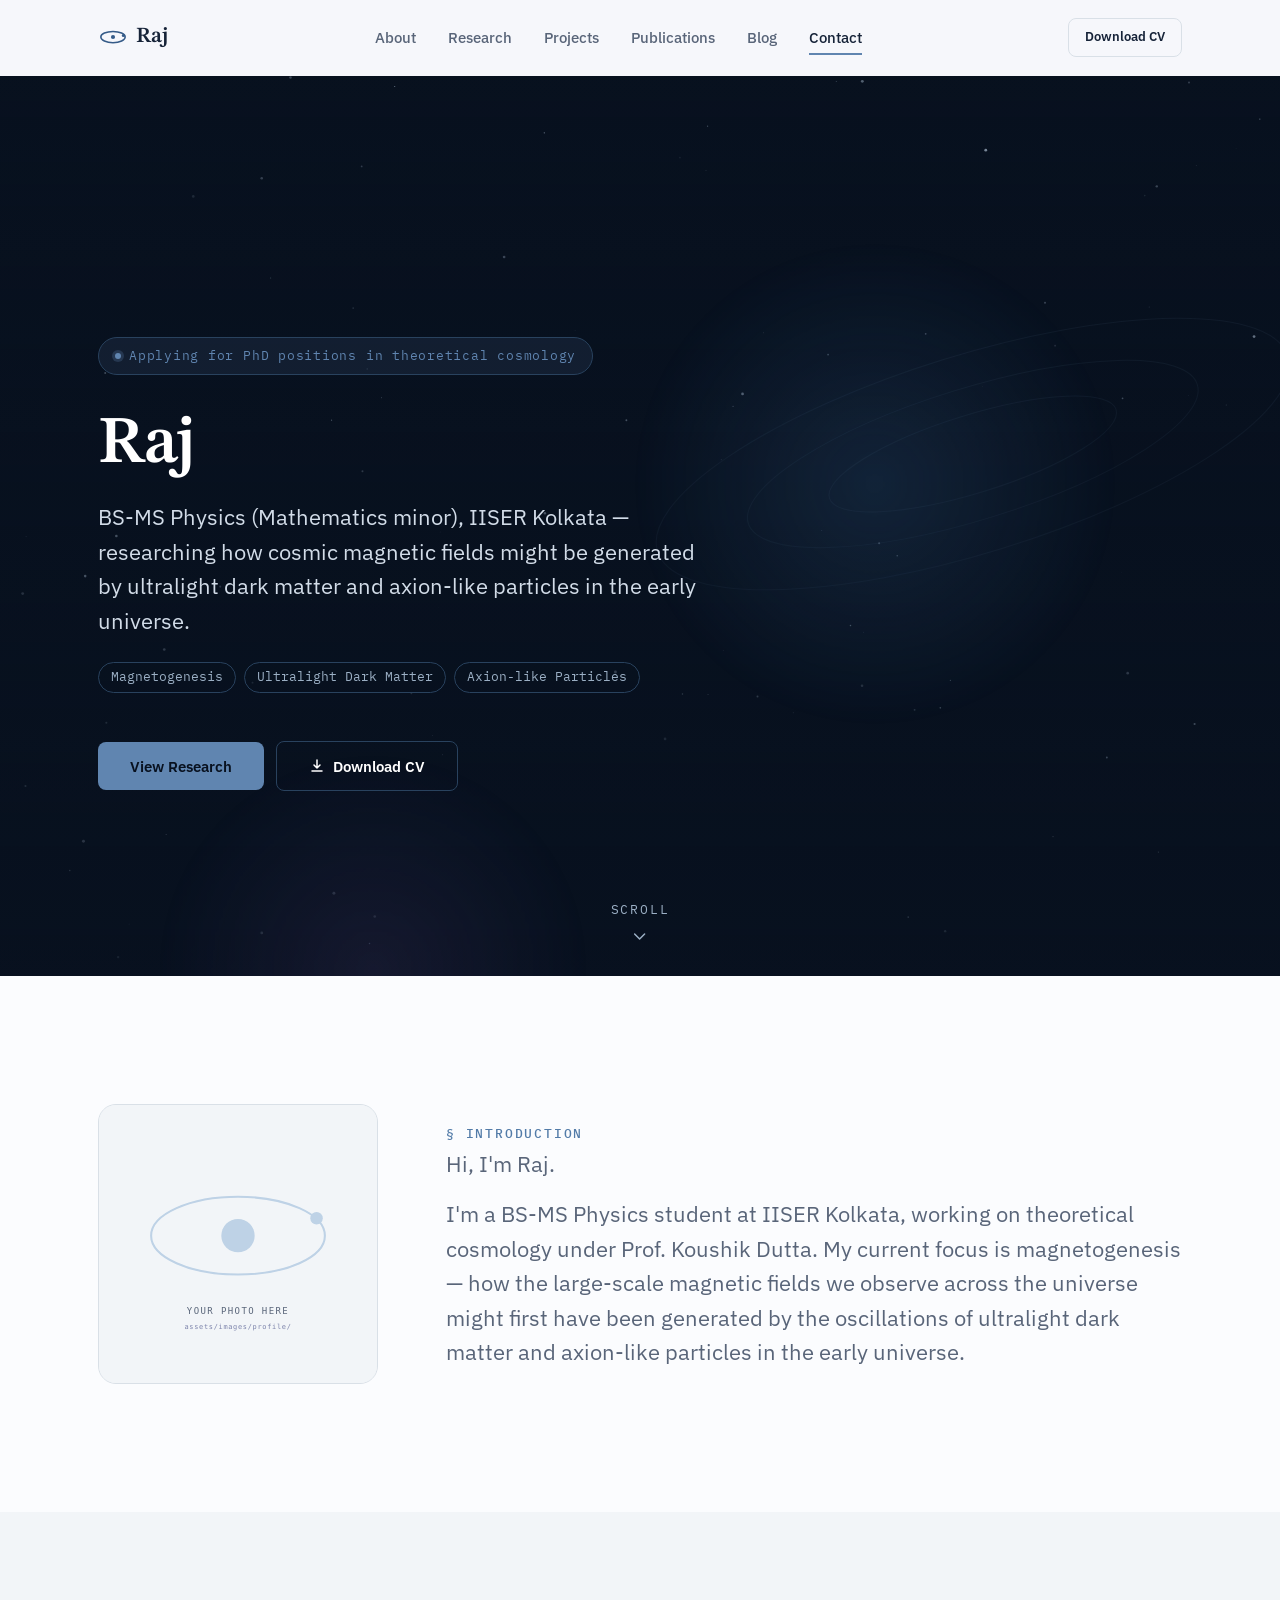
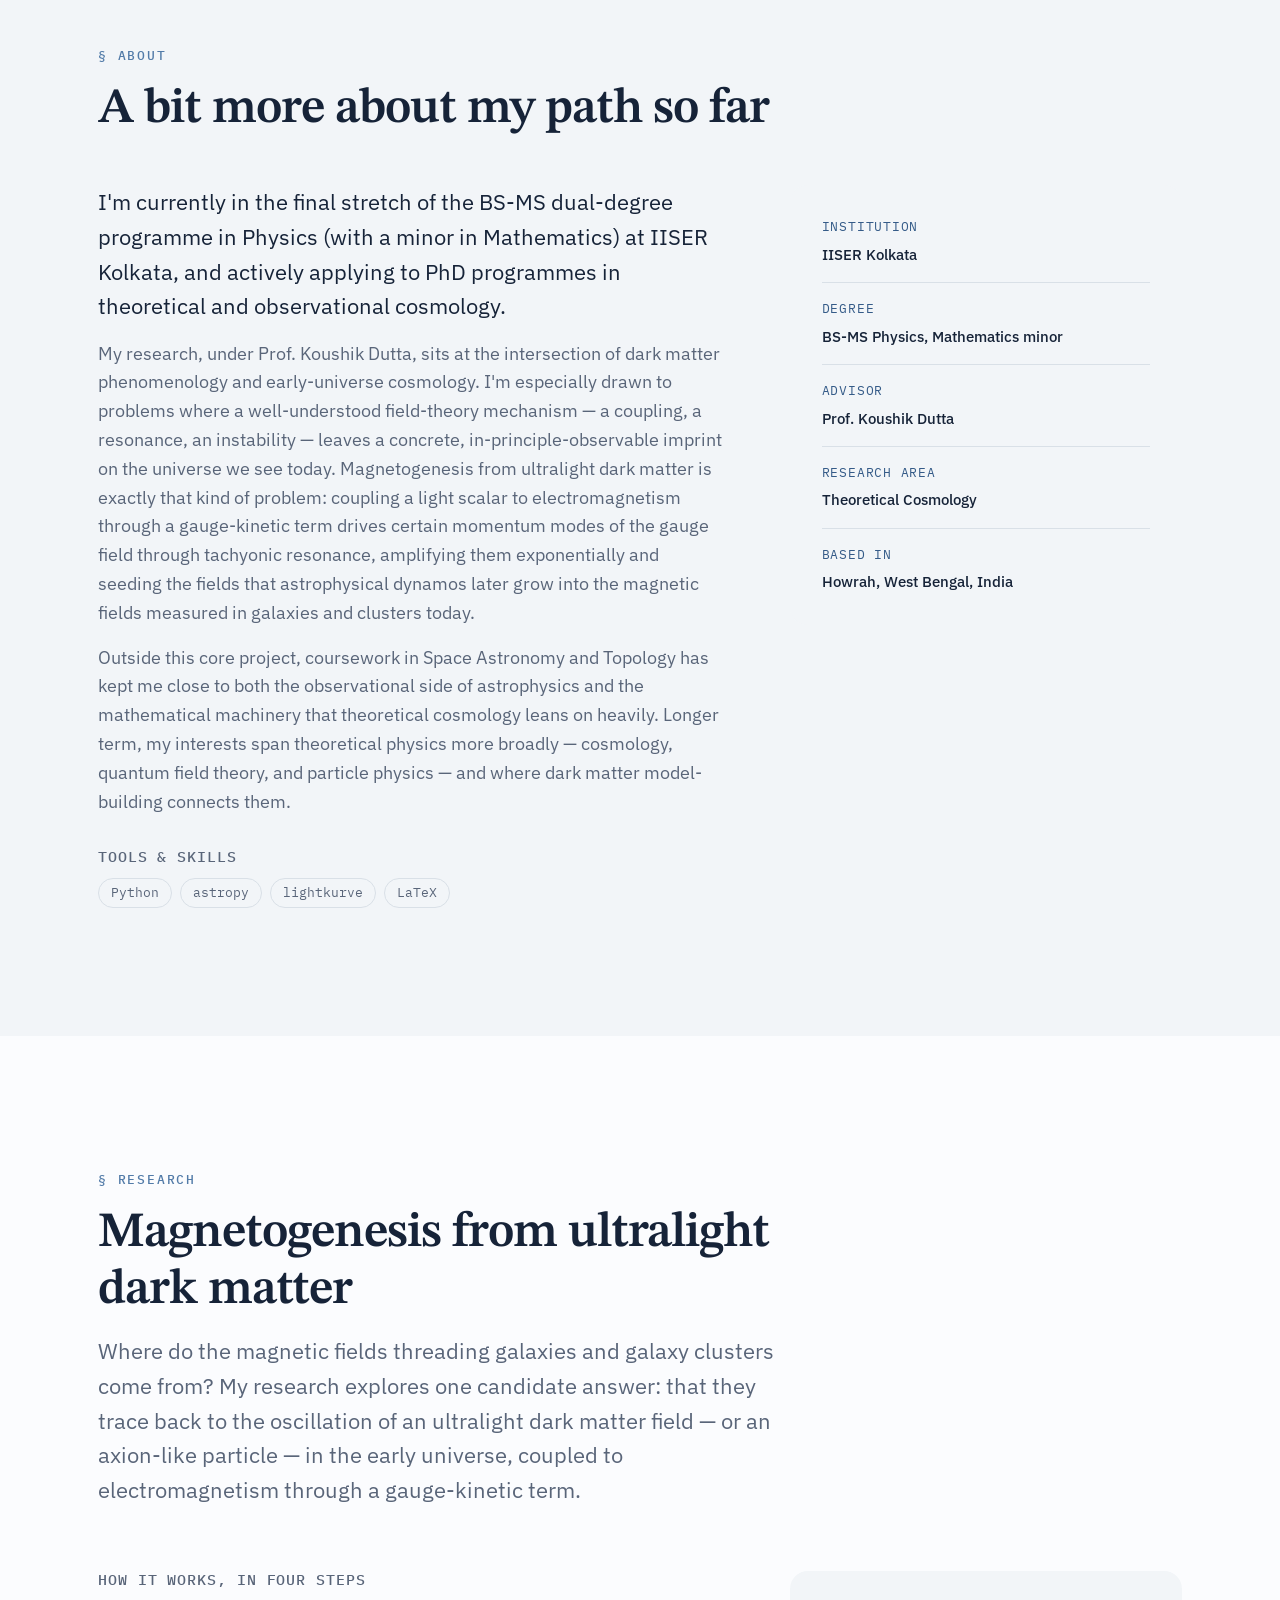
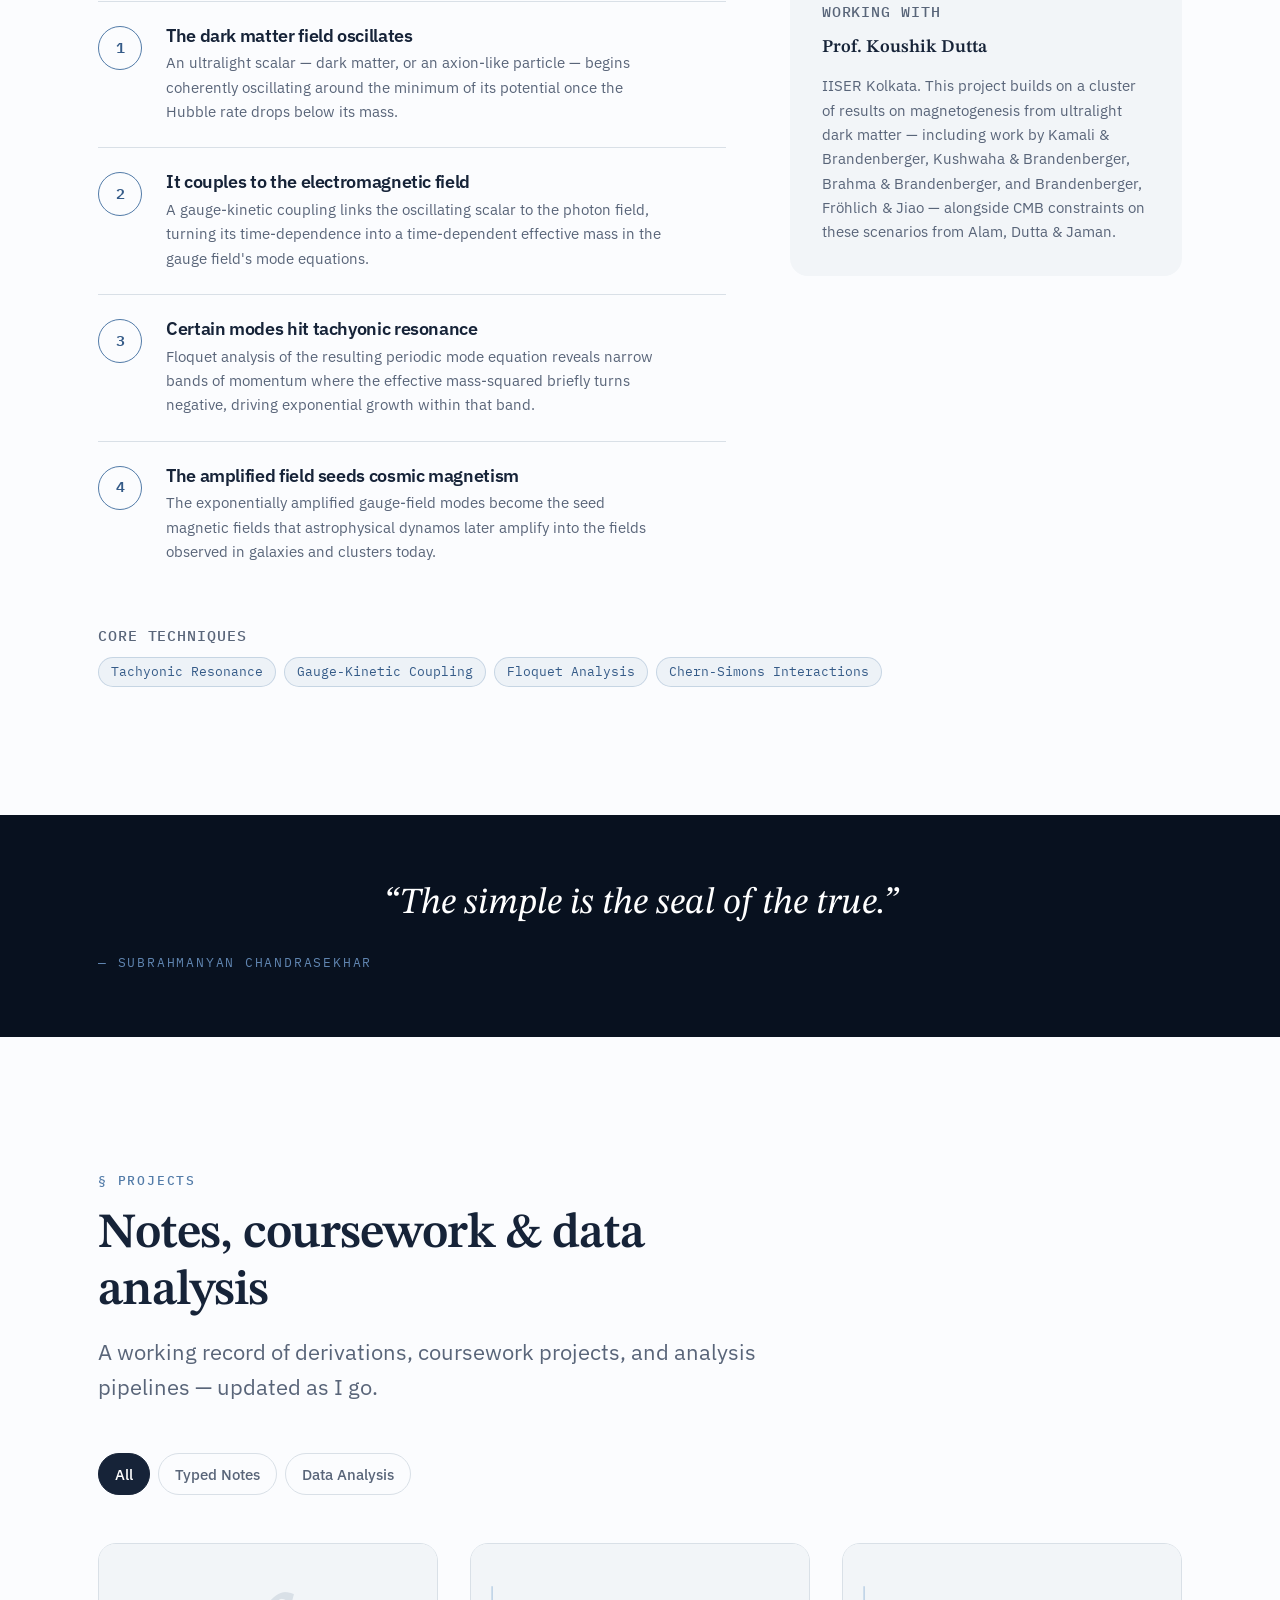
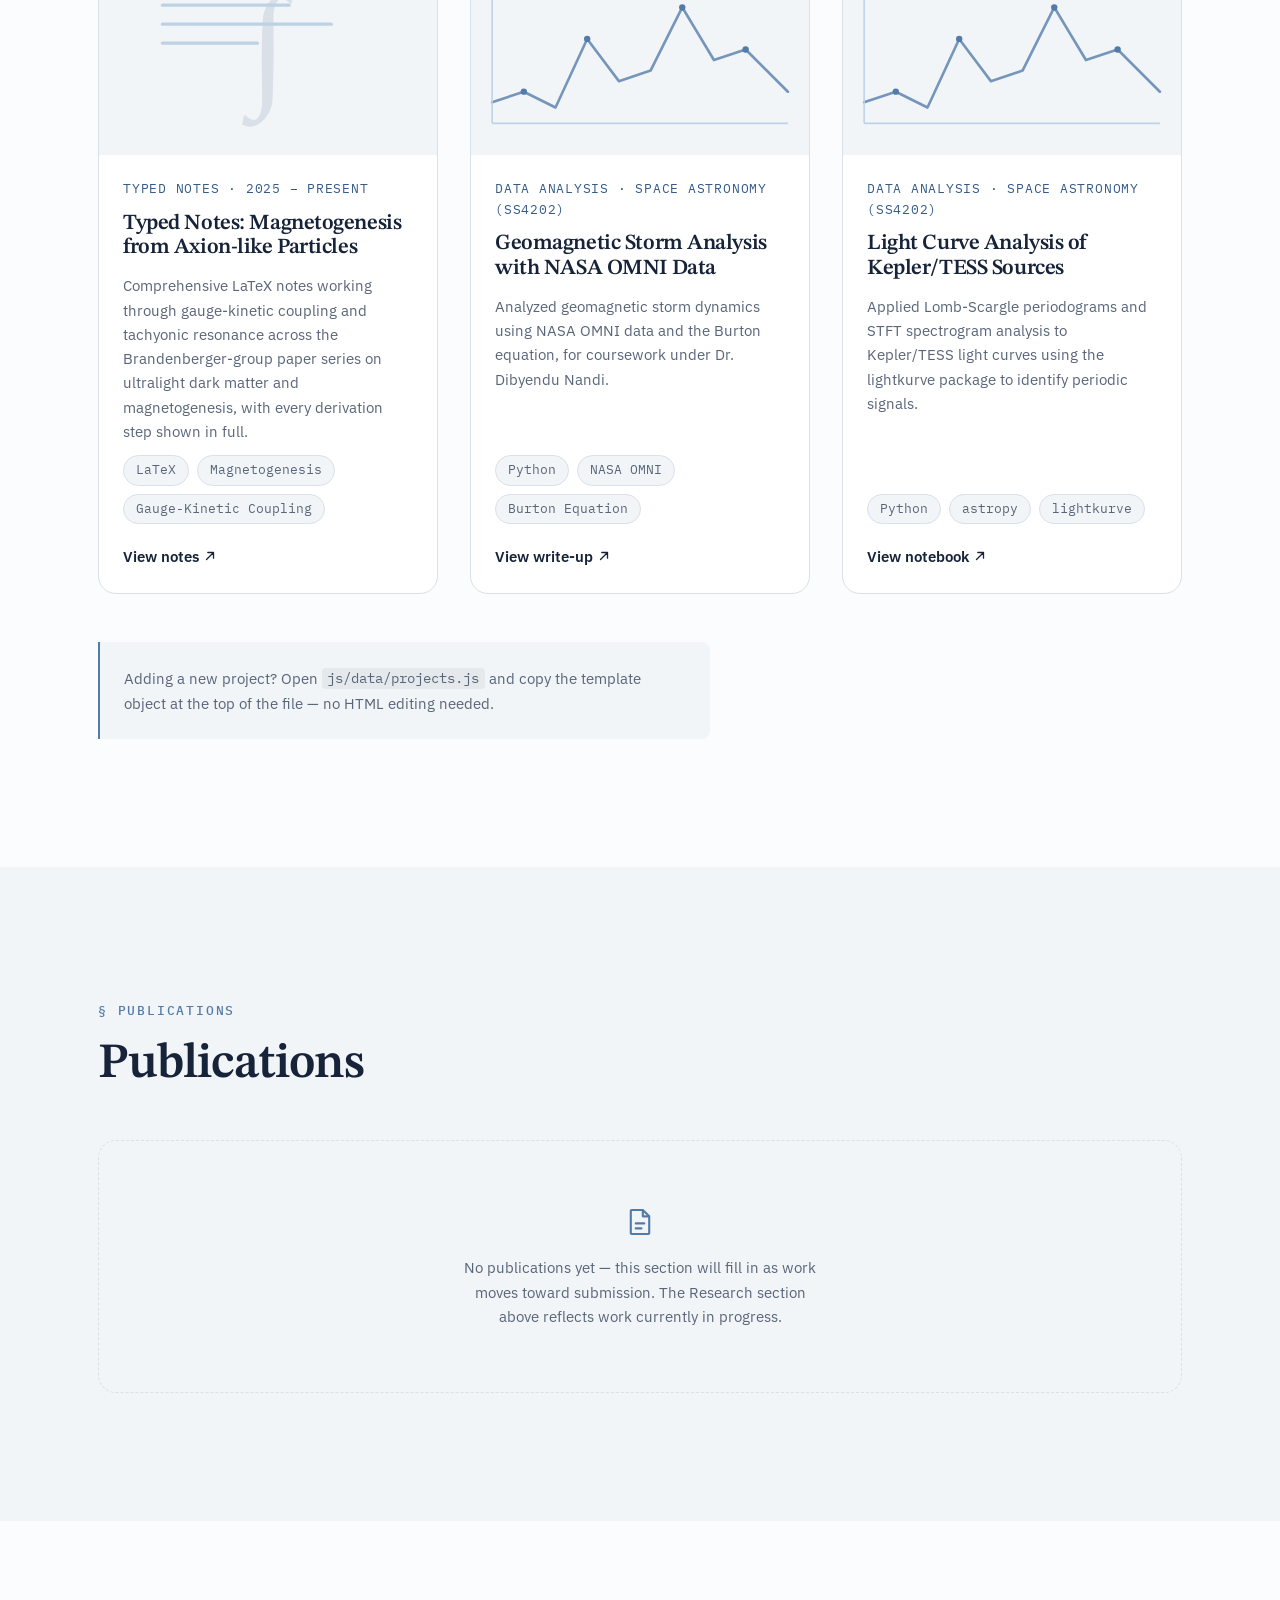
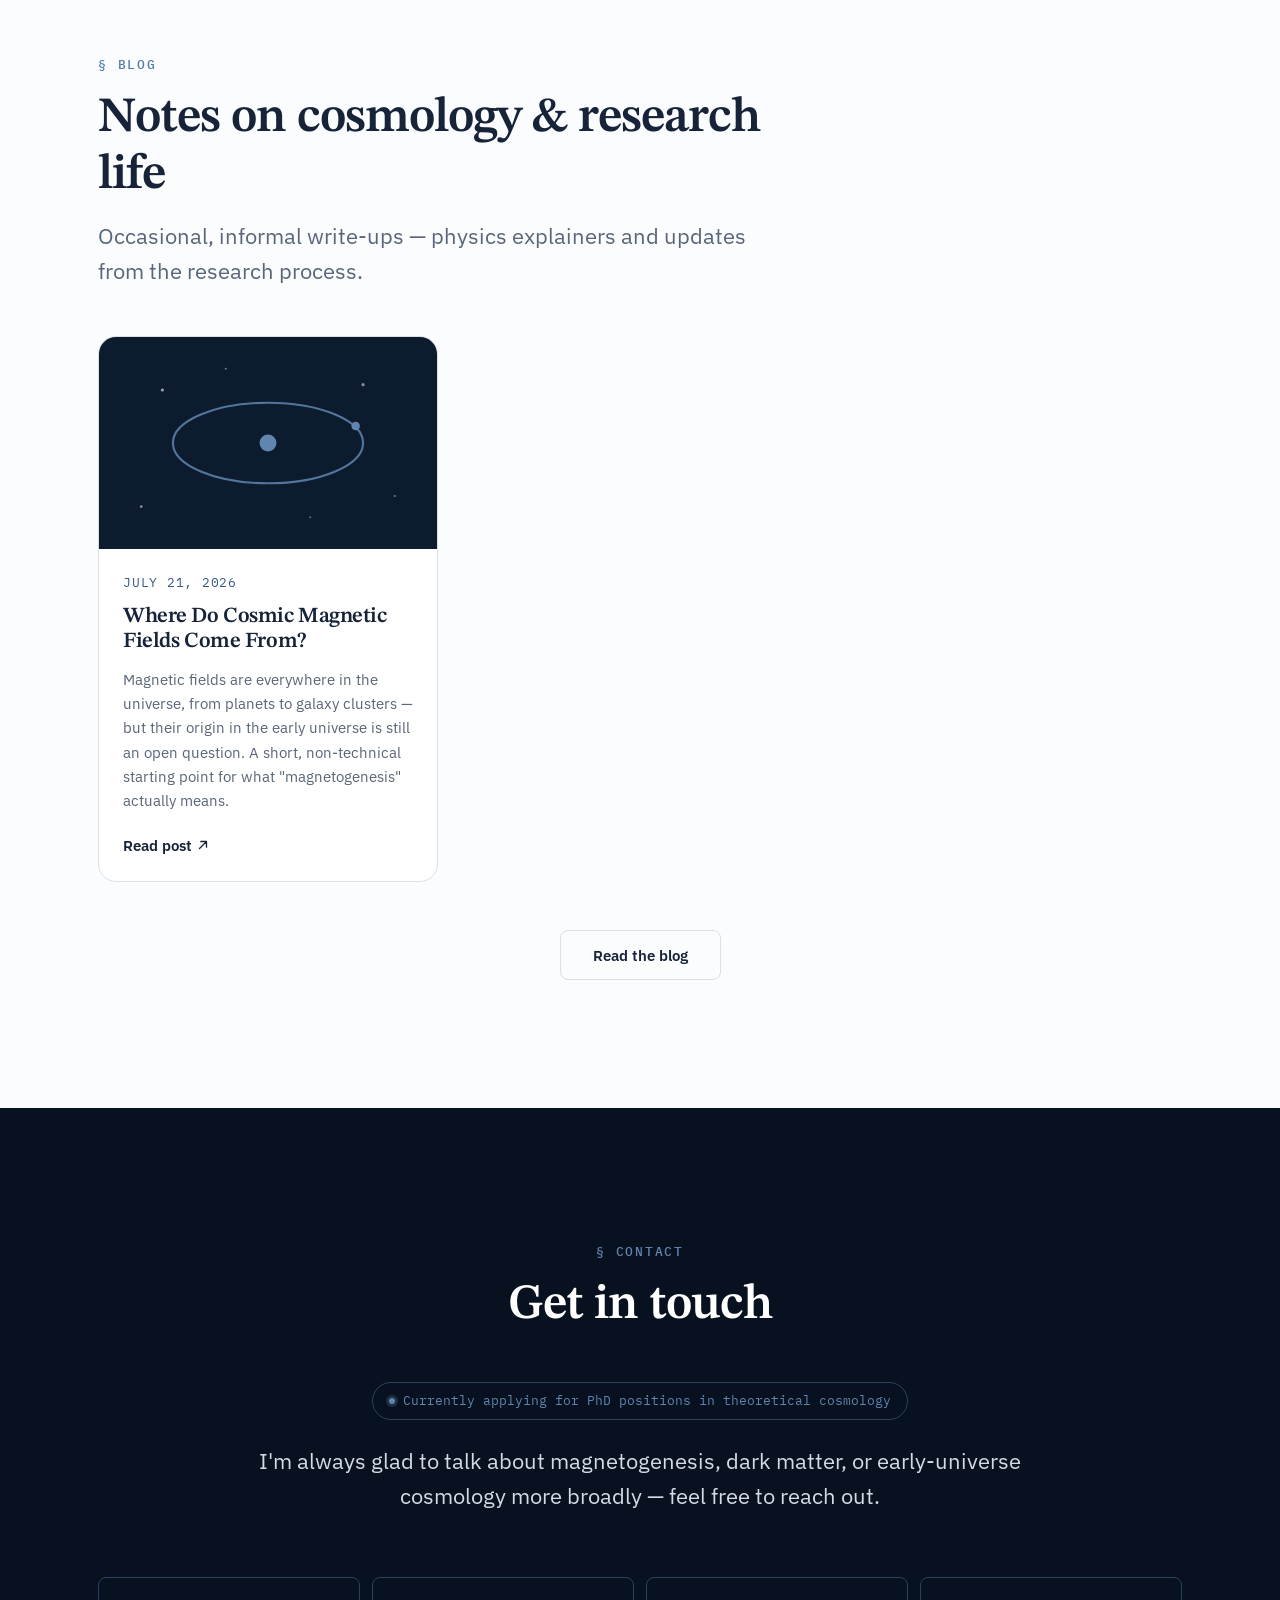
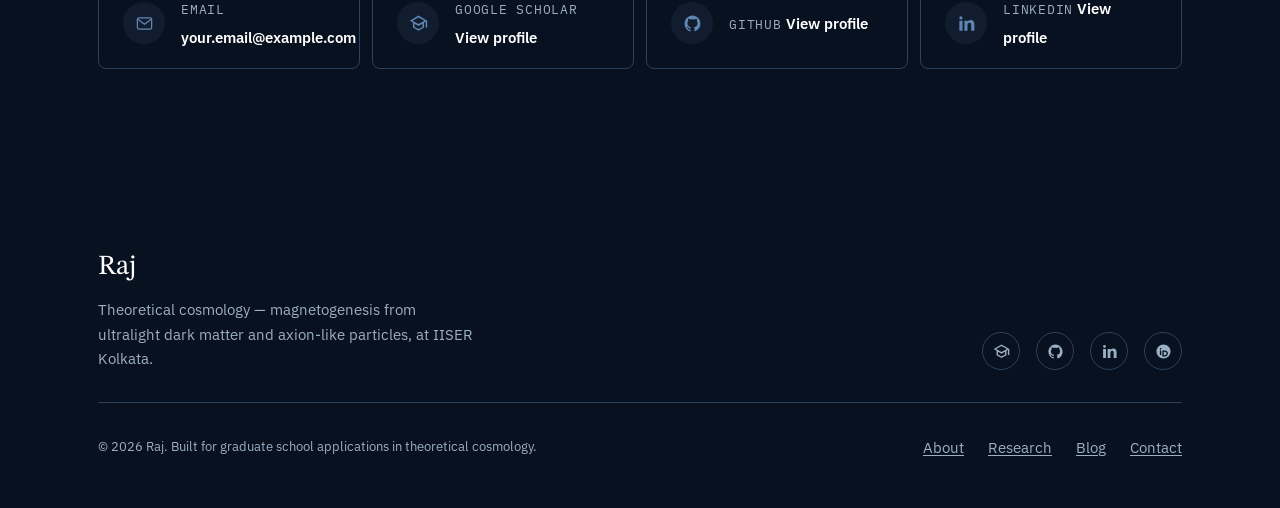
==== commit 82451640: "Add files via upload" ====
--- a/index.html
+++ b/index.html
@@ -45,9 +45,14 @@
 
     <!-- ============================== HERO ============================== -->
     <section class="hero section--void" id="hero">
+      <!-- The background image is optional. Add assets/images/hero-cosmos.jpg
+           to make it appear beneath the animation, as in the academic theme. -->
+      <div class="hero__image" aria-hidden="true"></div>
       <div class="hero__canvas-wrap">
         <canvas id="hero-canvas" aria-hidden="true"></canvas>
       </div>
+      <div class="hero__glow hero__glow--one" aria-hidden="true"></div>
+      <div class="hero__glow hero__glow--two" aria-hidden="true"></div>
 
       <div class="hero__inner">
         <span class="hero__badge">
--- a/css/variables.css
+++ b/css/variables.css
@@ -15,35 +15,31 @@
 :root {
 
   /* --- COLOR: base ------------------------------------------------------ */
-  /* Deep indigo-black used for the hero and the contact band. Intentionally
-     NOT pure black — it carries a blue undertone so it reads as "night sky"
-     rather than "OLED dark mode". */
-  --color-void: #0b0f24;
-  --color-void-soft: #141a35;   /* lighter tint of void, for cards/gradients on dark bg */
-  --color-void-line: #262d52;   /* hairline borders on dark backgrounds */
+  /* Cool academic-blue foundation, matched to the imported hero treatment. */
+  --color-void: #08111f;
+  --color-void-soft: #0d1b2e;   /* lighter tint of void, for cards/gradients on dark bg */
+  --color-void-line: #29425e;   /* hairline borders on dark backgrounds */
 
   /* Cool off-white for the main reading surface. Deliberately cool-toned
      (not cream/beige) to avoid the generic "warm editorial" look and to sit
      comfortably next to the indigo. */
-  --color-paper: #f5f6fb;
-  --color-paper-alt: #eceef6;   /* slightly deeper tint, for alternating section bg / cards */
-  --color-paper-line: #dde0ee;  /* hairline borders on light backgrounds */
+  --color-paper: #fbfcfe;
+  --color-paper-alt: #f2f5f8;   /* slightly deeper tint, for alternating section bg / cards */
+  --color-paper-line: #d9e0e7;  /* hairline borders on light backgrounds */
 
   /* Text */
-  --color-ink: #161a2e;         /* primary text on paper */
-  --color-ink-soft: #4c5170;    /* secondary / muted text on paper */
-  --color-mist: #b9bfdd;        /* secondary / muted text on void */
-  --color-mist-soft: #7d84ab;   /* tertiary text on void */
+  --color-ink: #162338;         /* primary text on paper */
+  --color-ink-soft: #596579;    /* secondary / muted text on paper */
+  --color-mist: #d2dce8;        /* secondary / muted text on void */
+  --color-mist-soft: #9bafc4;   /* tertiary text on void */
 
   /* --- COLOR: accent ------------------------------------------------------
-     FLUX  = the generated field itself: warm amber, used for links, calls
-             to action, and the "growing" resonance bands in the hero.
-     RESONANCE = the instability that seeds it: a muted copper-rose, used
-             sparingly for tags, hover states and secondary emphasis. */
-  --color-flux: #e3a857;
-  --color-flux-strong: #c78a3d;
-  --color-resonance: #b85c4a;
-  --color-resonance-strong: #9c4636;
+     The academic portfolio's soft steel-blue accent replaces the original
+     amber/copper pairing across controls, labels, and supporting details. */
+  --color-flux: #6085b0;
+  --color-flux-strong: #355b88;
+  --color-resonance: #527ba8;
+  --color-resonance-strong: #355b88;
 
   /* --- TYPOGRAPHY ---------------------------------------------------------
      Display: STIX Two Text — the typeface family built for physics and
@@ -97,10 +93,10 @@
   --radius-lg: 18px;
   --radius-full: 999px;
 
-  --shadow-sm: 0 1px 2px rgba(11, 15, 36, 0.06), 0 1px 1px rgba(11, 15, 36, 0.04);
-  --shadow-md: 0 8px 24px rgba(11, 15, 36, 0.09), 0 2px 6px rgba(11, 15, 36, 0.06);
-  --shadow-lg: 0 20px 48px rgba(11, 15, 36, 0.16), 0 6px 16px rgba(11, 15, 36, 0.08);
-  --shadow-glow-flux: 0 0 0 1px rgba(227, 168, 87, 0.35), 0 8px 28px rgba(227, 168, 87, 0.18);
+  --shadow-sm: 0 1px 2px rgba(16, 29, 49, 0.06), 0 1px 1px rgba(16, 29, 49, 0.04);
+  --shadow-md: 0 8px 24px rgba(16, 29, 49, 0.09), 0 2px 6px rgba(16, 29, 49, 0.06);
+  --shadow-lg: 0 20px 48px rgba(16, 29, 49, 0.16), 0 6px 16px rgba(16, 29, 49, 0.08);
+  --shadow-glow-flux: 0 0 0 1px rgba(96, 133, 176, 0.35), 0 8px 28px rgba(96, 133, 176, 0.18);
 
   /* --- MOTION ------------------------------------------------------------
      One consistent easing curve used everywhere so movement feels like a
--- a/css/hero.css
+++ b/css/hero.css
@@ -1,26 +1,39 @@
 /* ==========================================================================
    HERO
    ==========================================================================
-   The hero is the site's one big signature moment: a full-height dark band
-   with a canvas animation behind the title. The animation (drawn by
-   js/starfield.js) visualises a Floquet instability / resonance-band
-   pattern — the actual physics behind magnetogenesis — rather than a
-   generic twinkling starfield. Everything else in the hero stays quiet so
-   that animation can carry the visual interest.
+   The hero uses the imported academic-cosmology treatment: a restrained
+   deep-blue image-ready layer, drifting particles, orbital paths and two
+   slowly breathing glow forms behind Raj's existing content.
    ========================================================================== */
 
 .hero {
+  position: relative;
   min-height: 100svh;
   display: flex;
   flex-direction: column;
   justify-content: center;
   padding-top: var(--nav-height);
+  isolation: isolate;
+  background: var(--color-void);
+}
+
+.hero__image {
+  position: absolute;
+  z-index: -3;
+  inset: 0;
+  opacity: 0.19;
+  background-image:
+    linear-gradient(90deg, rgba(7, 17, 31, 0.82), rgba(7, 17, 31, 0.45)),
+    url('../assets/images/hero-cosmos.jpg');
+  background-position: center;
+  background-size: cover;
 }
 
 .hero__canvas-wrap {
   position: absolute;
   inset: 0;
-  z-index: 0;
+  z-index: -2;
+  opacity: 0.72;
 }
 
 #hero-canvas {
@@ -29,16 +42,40 @@
   display: block;
 }
 
-/* Soft vignette so text stays legible over the animation without needing a
-   flat overlay that would mute the visualisation underneath it. */
+/* Soft vignette keeps Raj's original text and controls easy to read. */
 .hero__canvas-wrap::after {
   content: '';
   position: absolute;
   inset: 0;
-  background:
-    radial-gradient(ellipse 80% 60% at 50% 40%, transparent 0%, rgba(11, 15, 36, 0.55) 100%),
-    linear-gradient(180deg, rgba(11,15,36,0.15) 0%, rgba(11,15,36,0.75) 100%);
+  background: linear-gradient(180deg, rgba(8, 17, 31, 0.1) 0%, rgba(8, 17, 31, 0.74) 100%);
   pointer-events: none;
+}
+
+.hero__glow {
+  position: absolute;
+  z-index: -2;
+  border-radius: 50%;
+  filter: blur(1px);
+  pointer-events: none;
+  animation: hero-breathe 8s ease-in-out infinite;
+}
+
+.hero__glow--one {
+  top: 16%;
+  right: 11%;
+  width: 33rem;
+  height: 33rem;
+  background: radial-gradient(circle, rgba(76, 134, 191, 0.16), transparent 65%);
+}
+
+.hero__glow--two {
+  bottom: -25%;
+  left: 11%;
+  width: 29rem;
+  height: 29rem;
+  background: radial-gradient(circle, rgba(118, 87, 166, 0.12), transparent 66%);
+  animation-delay: 1.6s;
+  animation-direction: reverse;
 }
 
 .hero__inner {
@@ -63,7 +100,7 @@
   font-size: var(--text-xs);
   letter-spacing: var(--tracking-wide);
   color: var(--color-flux);
-  background-color: rgba(227, 168, 87, 0.08);
+  background-color: rgba(96, 133, 176, 0.12);
   margin-bottom: var(--space-6);
 }
 
@@ -72,7 +109,7 @@
   height: 6px;
   border-radius: 50%;
   background-color: var(--color-flux);
-  box-shadow: 0 0 0 3px rgba(227, 168, 87, 0.25);
+  box-shadow: 0 0 0 3px rgba(96, 133, 176, 0.25);
 }
 
 .hero h1 {
@@ -140,6 +177,13 @@
   animation: hero-scroll-bounce 2.2s var(--ease-out) infinite;
 }
 
+@keyframes hero-breathe {
+  50% {
+    transform: scale(1.15);
+    opacity: 0.75;
+  }
+}
+
 @media (min-width: 640px) {
   .hero__actions {
     flex-direction: row;
@@ -164,3 +208,17 @@
     justify-content: flex-start;
   }
 }
+
+@media (max-width: 640px) {
+  .hero__glow--one {
+    right: -11rem;
+    width: 25rem;
+    height: 25rem;
+  }
+
+  .hero__glow--two {
+    left: -12rem;
+    width: 22rem;
+    height: 22rem;
+  }
+}
--- a/css/components.css
+++ b/css/components.css
@@ -102,8 +102,8 @@
 }
 
 .tag--accent {
-  background-color: rgba(184, 92, 74, 0.08);
-  border-color: rgba(184, 92, 74, 0.25);
+  background-color: rgba(82, 123, 168, 0.08);
+  border-color: rgba(82, 123, 168, 0.25);
   color: var(--color-resonance-strong);
 }
 
@@ -277,7 +277,7 @@
 
 .contact-tile:hover {
   border-color: var(--color-flux);
-  background-color: rgba(227, 168, 87, 0.05);
+  background-color: rgba(96, 133, 176, 0.05);
 }
 
 .contact-tile__icon {
@@ -288,7 +288,7 @@
   height: 42px;
   flex-shrink: 0;
   border-radius: var(--radius-full);
-  background-color: rgba(227, 168, 87, 0.1);
+  background-color: rgba(96, 133, 176, 0.1);
   color: var(--color-flux);
 }
 
--- a/css/sections.css
+++ b/css/sections.css
@@ -220,7 +220,7 @@
 .projects__note code {
   font-family: var(--font-mono);
   font-size: 0.9em;
-  background-color: rgba(11, 15, 36, 0.06);
+  background-color: rgba(22, 35, 56, 0.06);
   padding: 0.1em 0.4em;
   border-radius: 4px;
 }
--- a/css/animations.css
+++ b/css/animations.css
@@ -47,8 +47,8 @@
 
 /* Gentle pulse used by the hero badge dot */
 @keyframes badge-pulse {
-  0%, 100% { box-shadow: 0 0 0 3px rgba(227, 168, 87, 0.25); }
-  50% { box-shadow: 0 0 0 6px rgba(227, 168, 87, 0.12); }
+  0%, 100% { box-shadow: 0 0 0 3px rgba(96, 133, 176, 0.25); }
+  50% { box-shadow: 0 0 0 6px rgba(96, 133, 176, 0.12); }
 }
 
 .hero__badge-dot {
